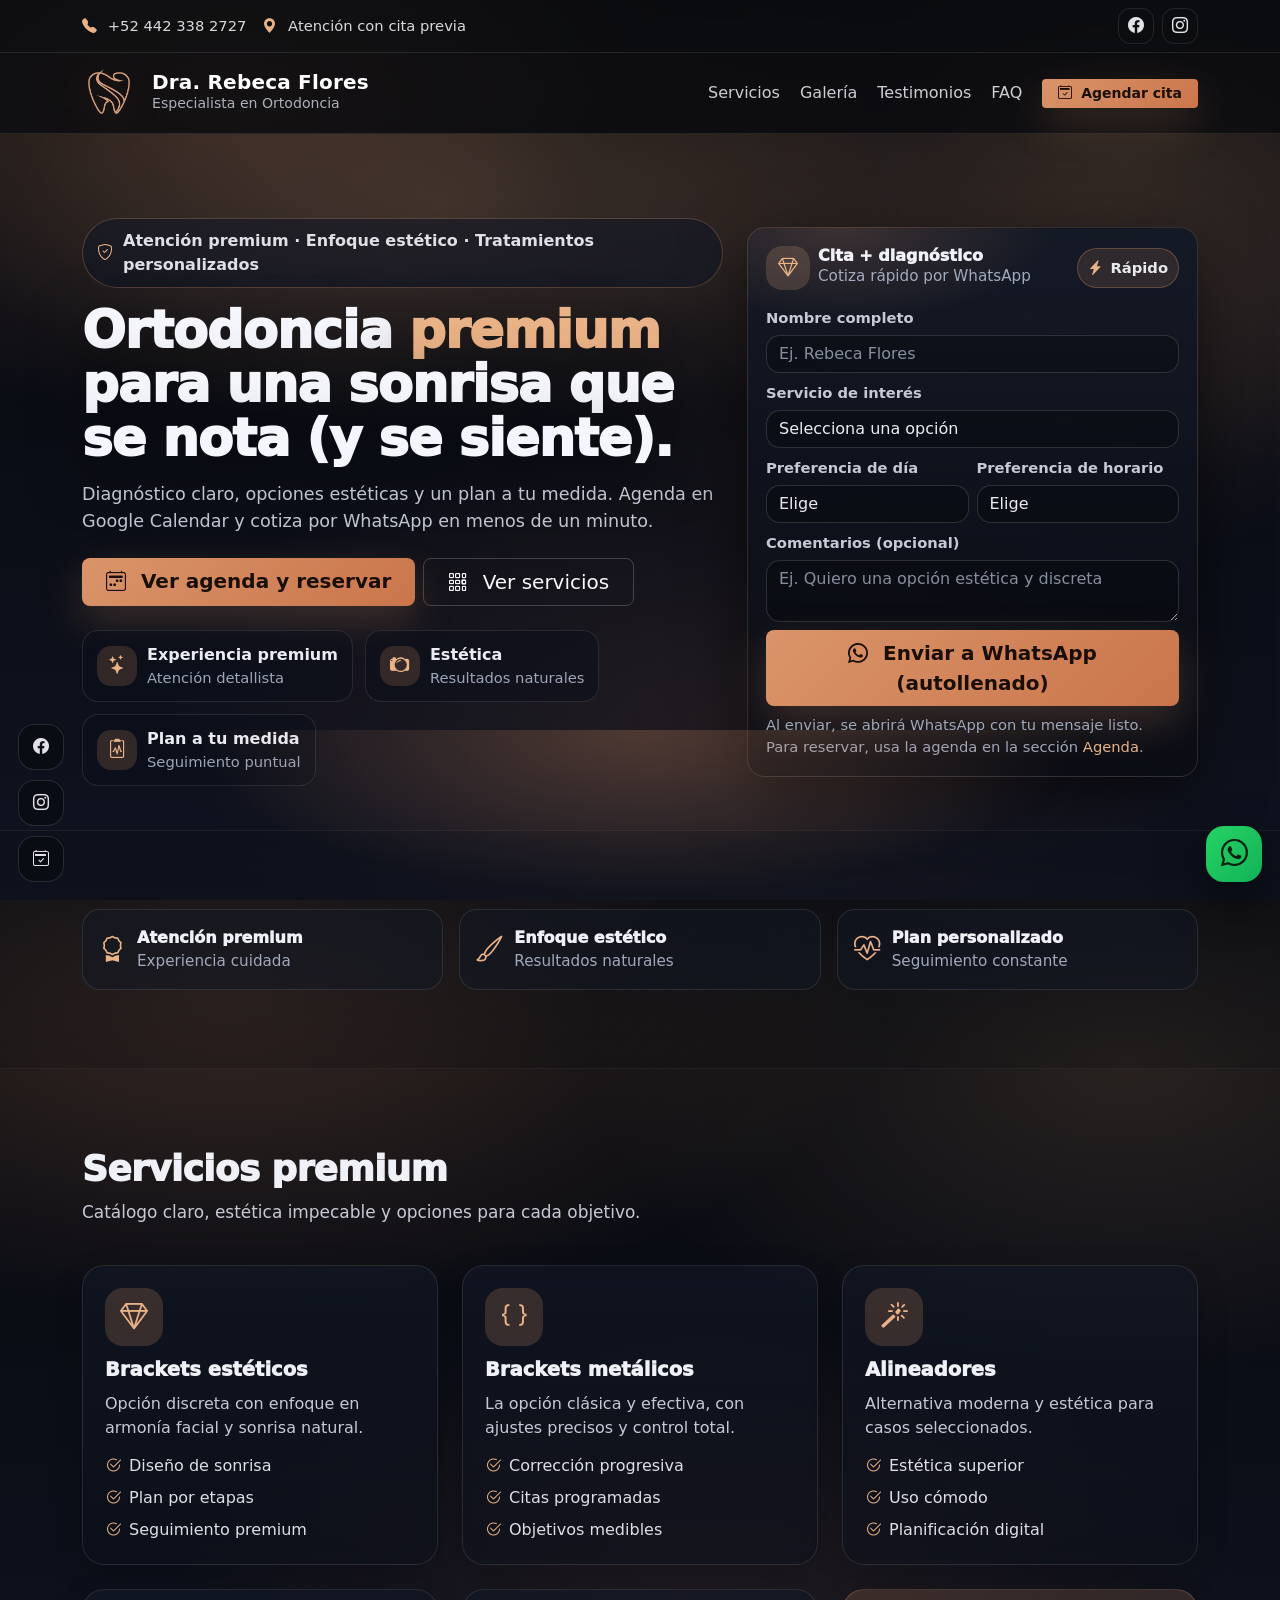
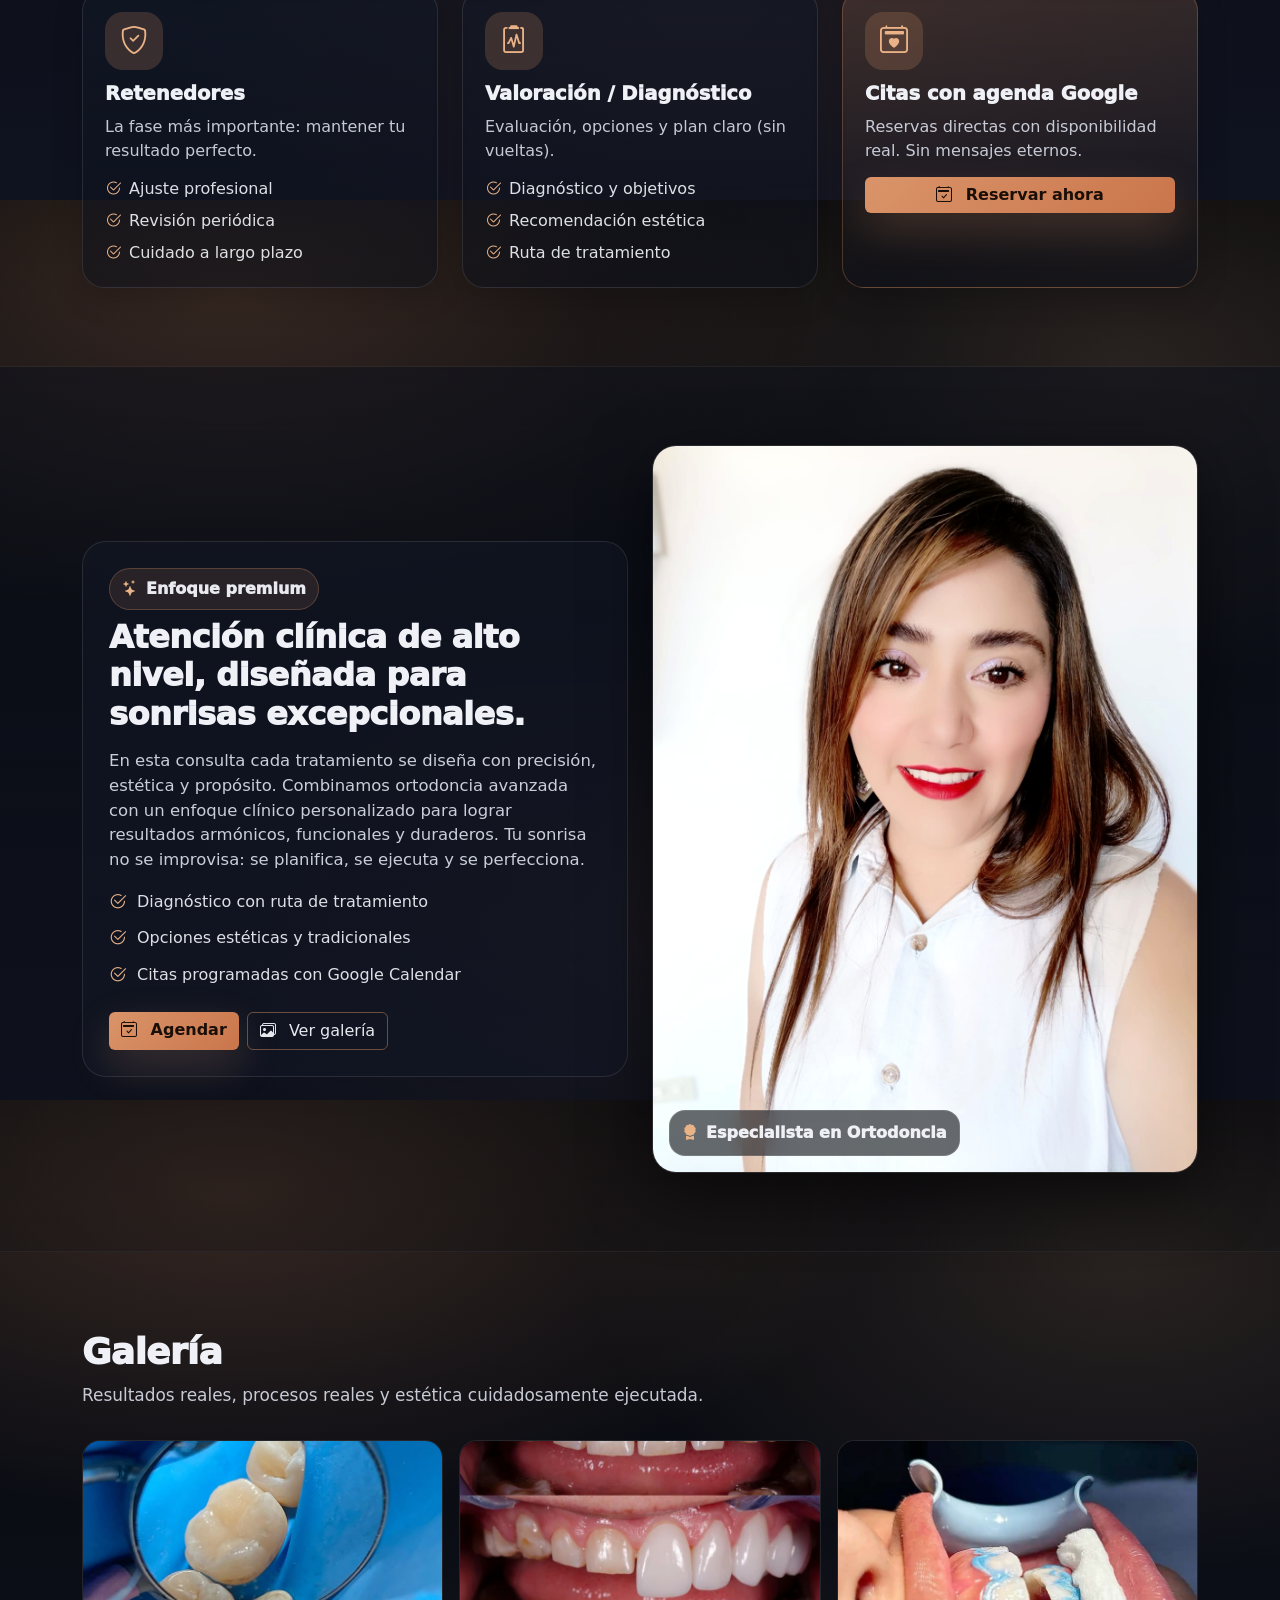
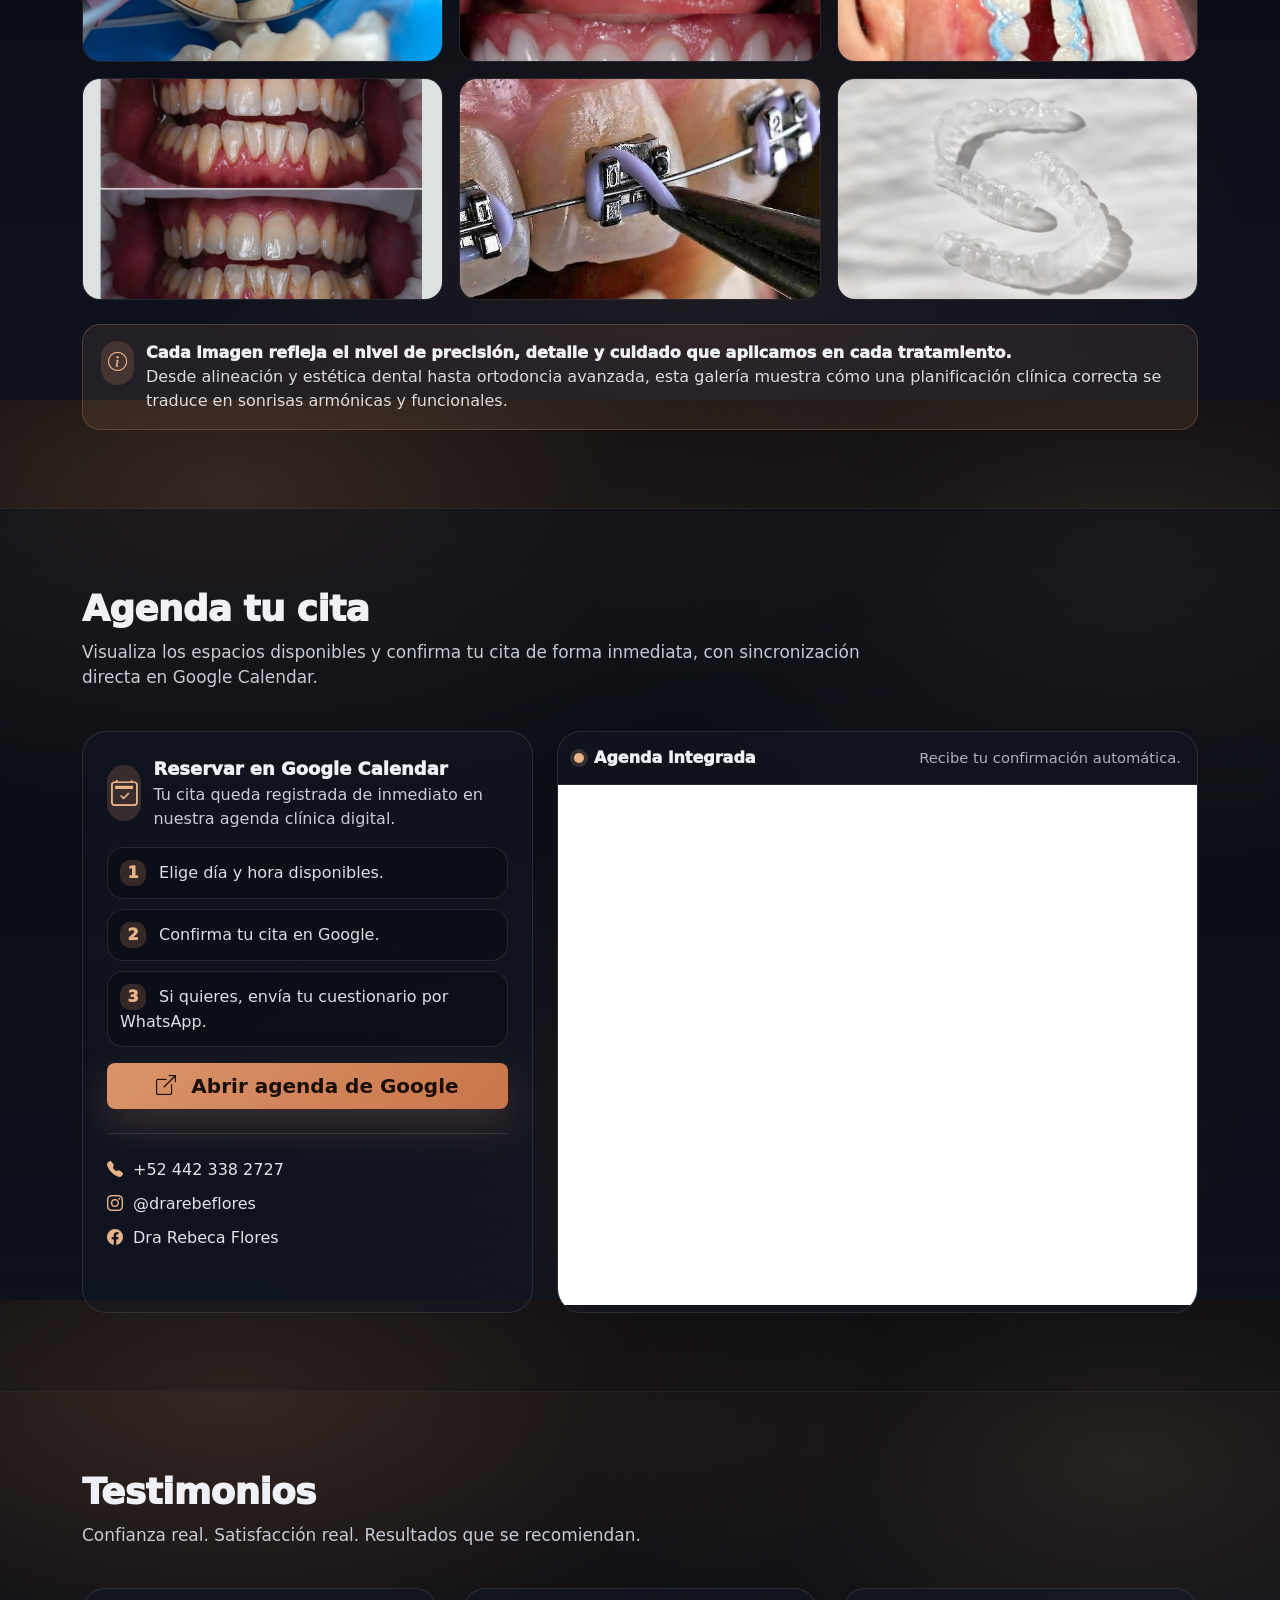
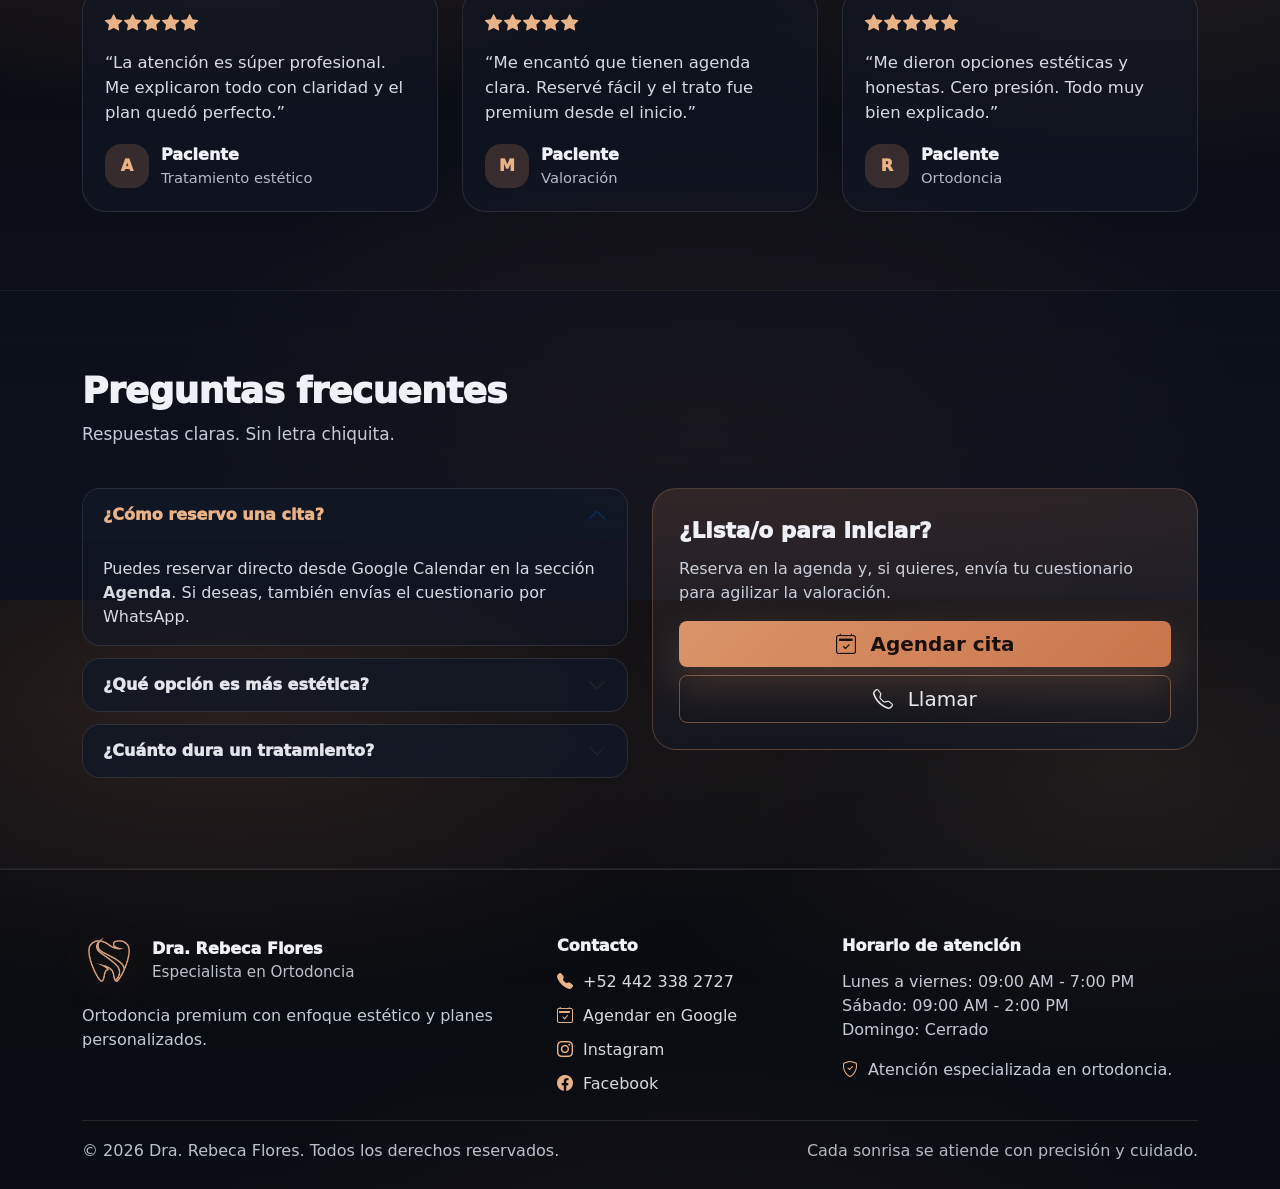
==== index.html @ 8d8978a7 "Dra-Rebeca-Flores" ====
<!doctype html>
<html lang="es">
<head>
  <meta charset="utf-8" />
  <meta name="viewport" content="width=device-width, initial-scale=1" />

  <title>Dra. Rebeca Flores | Ortodoncia Premium</title>
  <meta name="description" content="Ortodoncia premium con enfoque estético y tecnología moderna. Agenda tu cita en Google Calendar y cotiza por WhatsApp." />
  <meta name="robots" content="index,follow" />

  <!-- Open Graph -->
  <meta property="og:title" content="Dra. Rebeca Flores | Ortodoncia Premium" />
  <meta property="og:description" content="Sonrisas premium con enfoque estético. Agenda en Google Calendar y cotiza por WhatsApp." />
  <meta property="og:type" content="website" />

  <!-- Bootstrap -->
  <link href="https://cdn.jsdelivr.net/npm/bootstrap@5.3.3/dist/css/bootstrap.min.css" rel="stylesheet">
  <!-- Bootstrap Icons -->
  <link href="https://cdn.jsdelivr.net/npm/bootstrap-icons@1.11.3/font/bootstrap-icons.min.css" rel="stylesheet">
  <!-- AOS Animations -->
  <link href="https://cdn.jsdelivr.net/npm/aos@2.3.4/dist/aos.css" rel="stylesheet">

  <!-- Custom CSS -->
  <link rel="stylesheet" href="styles.css">
</head>

<body>

  <!-- Top Bar -->
  <div class="topbar d-none d-lg-block">
    <div class="container d-flex align-items-center justify-content-between py-2">
      <div class="d-flex gap-3 align-items-center">
        <span class="topbar-item"><i class="bi bi-telephone-fill"></i> <a href="tel:+524423382727">+52 442 338 2727</a></span>
        <span class="topbar-item"><i class="bi bi-geo-alt-fill"></i> Atención con cita previa</span>
      </div>
      <div class="d-flex gap-2 align-items-center">
        <a class="topbar-social" href="https://www.facebook.com/share/1Ah9Tnj5e5/" target="_blank" rel="noopener" aria-label="Facebook"><i class="bi bi-facebook"></i></a>
        <a class="topbar-social" href="https://www.instagram.com/drarebeflores?igsh=YnhxbDhkZDF2aW5q" target="_blank" rel="noopener" aria-label="Instagram"><i class="bi bi-instagram"></i></a>
      </div>
    </div>
  </div>

  <!-- Navbar -->
  <nav class="navbar navbar-expand-lg navbar-dark nav-premium sticky-top">
    <div class="container">
      <a class="navbar-brand d-flex align-items-center gap-3" href="#inicio">
        <img src="img/logo.png" alt="Logo Dra. Rebeca Flores" class="brand-logo">
        <div class="brand-text d-none d-sm-block">
          <div class="brand-name">Dra. Rebeca Flores</div>
          <div class="brand-sub">Especialista en Ortodoncia</div>
        </div>
      </a>

      <button class="navbar-toggler" type="button" data-bs-toggle="collapse" data-bs-target="#navMain" aria-controls="navMain" aria-expanded="false" aria-label="Abrir menú">
        <span class="navbar-toggler-icon"></span>
      </button>

      <div class="collapse navbar-collapse" id="navMain">
        <ul class="navbar-nav ms-auto align-items-lg-center gap-lg-1">
          <li class="nav-item"><a class="nav-link" href="#servicios">Servicios</a></li>
          <li class="nav-item"><a class="nav-link" href="#galeria">Galería</a></li>
          <li class="nav-item"><a class="nav-link" href="#testimonios">Testimonios</a></li>
          <li class="nav-item"><a class="nav-link" href="#faq">FAQ</a></li>
          <li class="nav-item ms-lg-2">
            <a class="btn btn-accent btn-sm px-3" href="#agenda">
              <i class="bi bi-calendar2-check me-1"></i> Agendar cita
            </a>
          </li>
        </ul>
      </div>
    </div>
  </nav>

  <!-- Hero -->
  <header id="inicio" class="hero">
    <div class="container">
      <div class="row align-items-center g-4">
        <div class="col-lg-7" data-aos="fade-up" data-aos-duration="900">
          <div class="hero-badge">
            <i class="bi bi-shield-check"></i>
            Atención premium · Enfoque estético · Tratamientos personalizados
          </div>

          <h1 class="hero-title mt-3">
            Ortodoncia <span class="text-accent">premium</span> para una sonrisa que se nota (y se siente).
          </h1>

          <p class="hero-lead mt-3">
            Diagnóstico claro, opciones estéticas y un plan a tu medida.
            Agenda en Google Calendar y cotiza por WhatsApp en menos de un minuto.
          </p>

          <div class="d-flex flex-column flex-sm-row gap-2 mt-4">
            <a class="btn btn-accent btn-lg px-4" href="#agenda">
              <i class="bi bi-calendar2-week me-2"></i> Ver agenda y reservar
            </a>
            <a class="btn btn-outline-light btn-lg px-4" href="#servicios">
              <i class="bi bi-grid-3x3-gap me-2"></i> Ver servicios
            </a>
          </div>

          <div class="hero-metrics mt-4">
            <div class="metric">
              <div class="metric-ico"><i class="bi bi-stars"></i></div>
              <div>
                <div class="metric-title">Experiencia premium</div>
                <div class="metric-sub">Atención detallista</div>
              </div>
            </div>
            <div class="metric">
              <div class="metric-ico"><i class="bi bi-camera2"></i></div>
              <div>
                <div class="metric-title">Estética</div>
                <div class="metric-sub">Resultados naturales</div>
              </div>
            </div>
            <div class="metric">
              <div class="metric-ico"><i class="bi bi-clipboard2-pulse"></i></div>
              <div>
                <div class="metric-title">Plan a tu medida</div>
                <div class="metric-sub">Seguimiento puntual</div>
              </div>
            </div>
          </div>
        </div>

        <div class="col-lg-5" data-aos="fade-left" data-aos-duration="900">
          <div class="hero-card">
            <div class="hero-card-top">
              <div class="d-flex align-items-center gap-2">
                <div class="hero-card-icon"><i class="bi bi-gem"></i></div>
                <div>
                  <div class="hero-card-title">Cita + diagnóstico</div>
                  <div class="hero-card-sub">Cotiza rápido por WhatsApp</div>
                </div>
              </div>
              <div class="hero-card-chip"><i class="bi bi-lightning-charge-fill"></i> Rápido</div>
            </div>

            <form id="whatsappForm" class="mt-3" autocomplete="on">
              <div class="row g-2">
                <div class="col-12">
                  <label class="form-label">Nombre completo</label>
                  <input class="form-control form-control-premium" name="name" required placeholder="Ej. Rebeca Flores" />
                </div>

                <div class="col-12">
                  <label class="form-label">Servicio de interés</label>
                  <select class="form-select form-control-premium" name="service" required>
                    <option value="" selected disabled>Selecciona una opción</option>
                    <option>Brackets estéticos</option>
                    <option>Brackets metálicos</option>
                    <option>Alineadores</option>
                    <option>Retenedores</option>
                    <option>Valoración / Diagnóstico</option>
                  </select>
                </div>

                <div class="col-md-6">
                  <label class="form-label">Preferencia de día</label>
                  <select class="form-select form-control-premium" name="dayPref" required>
                    <option value="" selected disabled>Elige</option>
                    <option>Lunes a viernes</option>
                    <option>Sábado</option>
                    <option>Me es indistinto</option>
                  </select>
                </div>

                <div class="col-md-6">
                  <label class="form-label">Preferencia de horario</label>
                  <select class="form-select form-control-premium" name="timePref" required>
                    <option value="" selected disabled>Elige</option>
                    <option>Mañana</option>
                    <option>Tarde</option>
                    <option>Me es indistinto</option>
                  </select>
                </div>

                <div class="col-12">
                  <label class="form-label">Comentarios (opcional)</label>
                  <textarea class="form-control form-control-premium" name="notes" rows="2" placeholder="Ej. Quiero una opción estética y discreta"></textarea>
                </div>

                <div class="col-12 d-grid mt-2">
                  <button class="btn btn-accent btn-lg" type="submit">
                    <i class="bi bi-whatsapp me-2"></i> Enviar a WhatsApp (autollenado)
                  </button>
                </div>

                <div class="col-12">
                  <p class="mini-help mb-0">
                    Al enviar, se abrirá WhatsApp con tu mensaje listo. Para reservar, usa la agenda en la sección <a href="#agenda">Agenda</a>.
                  </p>
                </div>
              </div>
            </form>

          </div>
        </div>
      </div>
    </div>

    <div class="hero-glow"></div>
  </header>

  <!-- Trust / Highlights -->
  <section class="section section-soft">
    <div class="container">
      <div class="row g-3">
        <div class="col-md-4" data-aos="zoom-in" data-aos-duration="750">
          <div class="pill">
            <i class="bi bi-award"></i>
            <div>
              <div class="pill-title">Atención premium</div>
              <div class="pill-sub">Experiencia cuidada</div>
            </div>
          </div>
        </div>
        <div class="col-md-4" data-aos="zoom-in" data-aos-duration="750" data-aos-delay="80">
          <div class="pill">
            <i class="bi bi-brush"></i>
            <div>
              <div class="pill-title">Enfoque estético</div>
              <div class="pill-sub">Resultados naturales</div>
            </div>
          </div>
        </div>
        <div class="col-md-4" data-aos="zoom-in" data-aos-duration="750" data-aos-delay="160">
          <div class="pill">
            <i class="bi bi-heart-pulse"></i>
            <div>
              <div class="pill-title">Plan personalizado</div>
              <div class="pill-sub">Seguimiento constante</div>
            </div>
          </div>
        </div>
      </div>
    </div>
  </section>

  <!-- Servicios -->
  <section id="servicios" class="section">
    <div class="container">
      <div class="section-head" data-aos="fade-up">
        <h2 class="section-title">Servicios premium</h2>
        <p class="section-lead">Catálogo claro, estética impecable y opciones para cada objetivo.</p>
      </div>

      <div class="row g-4 mt-1">
        <div class="col-md-6 col-lg-4" data-aos="fade-up" data-aos-delay="0">
          <div class="service-card">
            <div class="service-icon"><i class="bi bi-gem"></i></div>
            <h3 class="service-title">Brackets estéticos</h3>
            <p class="service-text">Opción discreta con enfoque en armonía facial y sonrisa natural.</p>
            <ul class="service-list">
              <li><i class="bi bi-check2-circle"></i> Diseño de sonrisa</li>
              <li><i class="bi bi-check2-circle"></i> Plan por etapas</li>
              <li><i class="bi bi-check2-circle"></i> Seguimiento premium</li>
            </ul>
          </div>
        </div>

        <div class="col-md-6 col-lg-4" data-aos="fade-up" data-aos-delay="80">
          <div class="service-card">
            <div class="service-icon"><i class="bi bi-braces"></i></div>
            <h3 class="service-title">Brackets metálicos</h3>
            <p class="service-text">La opción clásica y efectiva, con ajustes precisos y control total.</p>
            <ul class="service-list">
              <li><i class="bi bi-check2-circle"></i> Corrección progresiva</li>
              <li><i class="bi bi-check2-circle"></i> Citas programadas</li>
              <li><i class="bi bi-check2-circle"></i> Objetivos medibles</li>
            </ul>
          </div>
        </div>

        <div class="col-md-6 col-lg-4" data-aos="fade-up" data-aos-delay="160">
          <div class="service-card">
            <div class="service-icon"><i class="bi bi-magic"></i></div>
            <h3 class="service-title">Alineadores</h3>
            <p class="service-text">Alternativa moderna y estética para casos seleccionados.</p>
            <ul class="service-list">
              <li><i class="bi bi-check2-circle"></i> Estética superior</li>
              <li><i class="bi bi-check2-circle"></i> Uso cómodo</li>
              <li><i class="bi bi-check2-circle"></i> Planificación digital</li>
            </ul>
          </div>
        </div>

        <div class="col-md-6 col-lg-4" data-aos="fade-up" data-aos-delay="0">
          <div class="service-card">
            <div class="service-icon"><i class="bi bi-shield-check"></i></div>
            <h3 class="service-title">Retenedores</h3>
            <p class="service-text">La fase más importante: mantener tu resultado perfecto.</p>
            <ul class="service-list">
              <li><i class="bi bi-check2-circle"></i> Ajuste profesional</li>
              <li><i class="bi bi-check2-circle"></i> Revisión periódica</li>
              <li><i class="bi bi-check2-circle"></i> Cuidado a largo plazo</li>
            </ul>
          </div>
        </div>

        <div class="col-md-6 col-lg-4" data-aos="fade-up" data-aos-delay="80">
          <div class="service-card">
            <div class="service-icon"><i class="bi bi-clipboard2-pulse"></i></div>
            <h3 class="service-title">Valoración / Diagnóstico</h3>
            <p class="service-text">Evaluación, opciones y plan claro (sin vueltas).</p>
            <ul class="service-list">
              <li><i class="bi bi-check2-circle"></i> Diagnóstico y objetivos</li>
              <li><i class="bi bi-check2-circle"></i> Recomendación estética</li>
              <li><i class="bi bi-check2-circle"></i> Ruta de tratamiento</li>
            </ul>
          </div>
        </div>

        <div class="col-md-6 col-lg-4" data-aos="fade-up" data-aos-delay="160">
          <div class="service-card service-card-accent">
            <div class="service-icon"><i class="bi bi-calendar2-heart"></i></div>
            <h3 class="service-title">Citas con agenda Google</h3>
            <p class="service-text">Reservas directas con disponibilidad real. Sin mensajes eternos.</p>
            <div class="d-grid">
              <a class="btn btn-accent" href="#agenda">
                <i class="bi bi-calendar2-check me-2"></i> Reservar ahora
              </a>
            </div>
          </div>
        </div>
      </div>

    </div>
  </section>

  <!-- About / Doctor -->
  <section class="section section-soft">
    <div class="container">
      <div class="row align-items-center g-4">
        <div class="col-lg-6" data-aos="fade-right">
          <div class="about-card">
            <div class="about-chip"><i class="bi bi-stars"></i> Enfoque premium</div>
            <h2 class="about-title mt-2">Atención clínica de alto nivel, diseñada para sonrisas excepcionales.</h2>
            <p class="about-text mt-3">
              En esta consulta cada tratamiento se diseña con precisión, estética y propósito.
              Combinamos ortodoncia avanzada con un enfoque clínico personalizado para lograr resultados armónicos, funcionales y duraderos.
              Tu sonrisa no se improvisa: se planifica, se ejecuta y se perfecciona.
            </p>

            <div class="about-points mt-3">
              <div class="about-point"><i class="bi bi-check2-circle"></i> Diagnóstico con ruta de tratamiento</div>
              <div class="about-point"><i class="bi bi-check2-circle"></i> Opciones estéticas y tradicionales</div>
              <div class="about-point"><i class="bi bi-check2-circle"></i> Citas programadas con Google Calendar</div>
            </div>

            <div class="d-flex flex-column flex-sm-row gap-2 mt-4">
              <a class="btn btn-accent" href="#agenda"><i class="bi bi-calendar2-check me-2"></i> Agendar</a>
              <a class="btn btn-outline-darkish" href="#galeria"><i class="bi bi-images me-2"></i> Ver galería</a>
            </div>
          </div>
        </div>

        <div class="col-lg-6" data-aos="fade-left">
          <div class="about-image">
            <!-- Cambia esta imagen por una foto premium (consultorio o doctora) -->
            <img src="img/doctor.jpeg" alt="Consultorio / Dra. Rebeca Flores" class="img-fluid rounded-4">
            <div class="about-badge">
              <i class="bi bi-award-fill"></i> Especialista en Ortodoncia
            </div>
          </div>
        </div>
      </div>
    </div>
  </section>

  <!-- Galería -->
  <section id="galeria" class="section">
    <div class="container">
      <div class="section-head" data-aos="fade-up">
        <h2 class="section-title">Galería</h2>
        <p class="section-lead">Resultados reales, procesos reales y estética cuidadosamente ejecutada.</p>
      </div>

      <div class="row g-3 mt-1">
        <!-- 6 tiles -->
        <div class="col-6 col-lg-4" data-aos="zoom-in">
          <a class="gallery-tile" href="img/galeria-1.jpeg" data-bs-toggle="modal" data-bs-target="#galleryModal" data-img="img/galeria-1.jpeg">
            <img src="img/galeria-1.jpeg" alt="Galería 1" class="img-fluid">
            <div class="gallery-overlay"><i class="bi bi-arrows-fullscreen"></i></div>
          </a>
        </div>
        <div class="col-6 col-lg-4" data-aos="zoom-in" data-aos-delay="60">
          <a class="gallery-tile" href="img/galeria 2.jpeg" data-bs-toggle="modal" data-bs-target="#galleryModal" data-img="img/galeria 2.jpeg">
            <img src="img/galeria 2.jpeg" alt="Galería 2" class="img-fluid">
            <div class="gallery-overlay"><i class="bi bi-arrows-fullscreen"></i></div>
          </a>
        </div>
        <div class="col-6 col-lg-4" data-aos="zoom-in" data-aos-delay="120">
          <a class="gallery-tile" href="img/galeria-3.jpeg" data-bs-toggle="modal" data-bs-target="#galleryModal" data-img="img/galeria-3.jpeg">
            <img src="img/galeria-3.jpeg" alt="Galería 3" class="img-fluid">
            <div class="gallery-overlay"><i class="bi bi-arrows-fullscreen"></i></div>
          </a>
        </div>
        <div class="col-6 col-lg-4" data-aos="zoom-in">
          <a class="gallery-tile" href="img/limpieza-2.jpg" data-bs-toggle="modal" data-bs-target="#galleryModal" data-img="img/limpieza-2.jpg">
            <img src="img/limpieza-2.jpg" alt="Galería 4" class="img-fluid">
            <div class="gallery-overlay"><i class="bi bi-arrows-fullscreen"></i></div>
          </a>
        </div>
        <div class="col-6 col-lg-4" data-aos="zoom-in" data-aos-delay="60">
          <a class="gallery-tile" href="img/galeria-4.jpeg" data-bs-toggle="modal" data-bs-target="#galleryModal" data-img="img/galeria-4.jpeg">
            <img src="img/galeria-4.jpeg" alt="Galería 5" class="img-fluid">
            <div class="gallery-overlay"><i class="bi bi-arrows-fullscreen"></i></div>
          </a>
        </div>
        <div class="col-6 col-lg-4" data-aos="zoom-in" data-aos-delay="120">
          <a class="gallery-tile" href="img/galeria-5.jpeg" data-bs-toggle="modal" data-bs-target="#galleryModal" data-img="img/galeria-5.jpeg">
            <img src="img/galeria-5.jpeg" alt="Galería 6" class="img-fluid">
            <div class="gallery-overlay"><i class="bi bi-arrows-fullscreen"></i></div>
          </a>
        </div>
      </div>

      <div class="note-box mt-4" data-aos="fade-up">
        <div class="note-ico"><i class="bi bi-info-circle"></i></div>
        <div>
          <div class="note-title">Cada imagen refleja el nivel de precisión, detalle y cuidado que aplicamos en cada tratamiento.</div>
          <div class="note-text">Desde alineación y estética dental hasta ortodoncia avanzada, esta galería muestra cómo una planificación clínica correcta se traduce en sonrisas armónicas y funcionales.</div>
        </div>
      </div>

    </div>
  </section>

  <!-- Agenda -->
  <section id="agenda" class="section section-soft">
    <div class="container">
      <div class="section-head" data-aos="fade-up">
        <h2 class="section-title">Agenda tu cita</h2>
        <p class="section-lead">Visualiza los espacios disponibles y confirma tu cita de forma inmediata, con sincronización directa en Google Calendar.</p>
      </div>

      <div class="row g-4 align-items-stretch mt-1">
        <div class="col-lg-5" data-aos="fade-right">
          <div class="booking-card h-100">
            <div class="booking-head">
              <div class="booking-icon"><i class="bi bi-calendar2-check"></i></div>
              <div>
                <div class="booking-title">Reservar en Google Calendar</div>
                <div class="booking-sub">Tu cita queda registrada de inmediato en nuestra agenda clínica digital.</div>
              </div>
            </div>

            <div class="booking-steps mt-3">
              <div class="step"><span>1</span> Elige día y hora disponibles.</div>
              <div class="step"><span>2</span> Confirma tu cita en Google.</div>
              <div class="step"><span>3</span> Si quieres, envía tu cuestionario por WhatsApp.</div>
            </div>

            <!-- IMPORTANTE: reemplaza este link por tu link real de "Appointment Schedule" o tu calendario -->
            <a class="btn btn-accent btn-lg w-100 mt-3" href="TU_LINK_DE_CITAS_GOOGLE" target="_blank" rel="noopener">
              <i class="bi bi-box-arrow-up-right me-2"></i> Abrir agenda de Google
            </a>

            <div class="divider-soft my-4"></div>

            <div class="contact-mini">
              <div class="contact-mini-row">
                <i class="bi bi-telephone-fill"></i>
                <a href="tel:+524423382727">+52 442 338 2727</a>
              </div>
              <div class="contact-mini-row">
                <i class="bi bi-instagram"></i>
                <a href="https://www.instagram.com/drarebeflores?igsh=YnhxbDhkZDF2aW5q" target="_blank" rel="noopener">@drarebeflores</a>
              </div>
              <div class="contact-mini-row">
                <i class="bi bi-facebook"></i>
                <a href="https://www.facebook.com/share/1Ah9Tnj5e5/" target="_blank" rel="noopener">Dra Rebeca Flores</a>
              </div>
            </div>
          </div>
        </div>

        <div class="col-lg-7" data-aos="fade-left">
          <div class="calendar-embed h-100">
            <div class="calendar-embed-head">
              <div class="calendar-dot"></div>
              <div class="calendar-title">Agenda integrada</div>
              <div class="calendar-hint">Recibe tu confirmación automática.</div>
            </div>

            <!-- IMPORTANTE:
              Reemplaza este src por el embed real de tu "Appointment schedule" o calendario.
              Si no lo tienes, deja el iframe y solo usa el botón de arriba.
            -->
            <iframe
              title="Agenda Google Calendar"
              src="https://calendar.google.com/calendar/embed?src=TU_CALENDARIO%40gmail.com&ctz=America%2FMexico_City"
              loading="lazy"
              referrerpolicy="no-referrer-when-downgrade">
            </iframe>
          </div>
        </div>
      </div>
    </div>
  </section>

  <!-- Testimonios -->
  <section id="testimonios" class="section">
    <div class="container">
      <div class="section-head" data-aos="fade-up">
        <h2 class="section-title">Testimonios</h2>
        <p class="section-lead">Confianza real. Satisfacción real. Resultados que se recomiendan.</p>
      </div>

      <div class="row g-4 mt-1">
        <div class="col-lg-4" data-aos="fade-up">
          <div class="review-card">
            <div class="review-stars">
              <i class="bi bi-star-fill"></i><i class="bi bi-star-fill"></i><i class="bi bi-star-fill"></i><i class="bi bi-star-fill"></i><i class="bi bi-star-fill"></i>
            </div>
            <p class="review-text">“La atención es súper profesional. Me explicaron todo con claridad y el plan quedó perfecto.”</p>
            <div class="review-user">
              <div class="avatar">A</div>
              <div>
                <div class="review-name">Paciente</div>
                <div class="review-sub">Tratamiento estético</div>
              </div>
            </div>
          </div>
        </div>

        <div class="col-lg-4" data-aos="fade-up" data-aos-delay="80">
          <div class="review-card">
            <div class="review-stars">
              <i class="bi bi-star-fill"></i><i class="bi bi-star-fill"></i><i class="bi bi-star-fill"></i><i class="bi bi-star-fill"></i><i class="bi bi-star-fill"></i>
            </div>
            <p class="review-text">“Me encantó que tienen agenda clara. Reservé fácil y el trato fue premium desde el inicio.”</p>
            <div class="review-user">
              <div class="avatar">M</div>
              <div>
                <div class="review-name">Paciente</div>
                <div class="review-sub">Valoración</div>
              </div>
            </div>
          </div>
        </div>

        <div class="col-lg-4" data-aos="fade-up" data-aos-delay="160">
          <div class="review-card">
            <div class="review-stars">
              <i class="bi bi-star-fill"></i><i class="bi bi-star-fill"></i><i class="bi bi-star-fill"></i><i class="bi bi-star-fill"></i><i class="bi bi-star-fill"></i>
            </div>
            <p class="review-text">“Me dieron opciones estéticas y honestas. Cero presión. Todo muy bien explicado.”</p>
            <div class="review-user">
              <div class="avatar">R</div>
              <div>
                <div class="review-name">Paciente</div>
                <div class="review-sub">Ortodoncia</div>
              </div>
            </div>
          </div>
        </div>

      </div>
    </div>
  </section>

  <!-- FAQ -->
  <section id="faq" class="section section-soft">
    <div class="container">
      <div class="section-head" data-aos="fade-up">
        <h2 class="section-title">Preguntas frecuentes</h2>
        <p class="section-lead">Respuestas claras. Sin letra chiquita.</p>
      </div>

      <div class="row g-4 align-items-start mt-1">
        <div class="col-lg-6" data-aos="fade-right">
          <div class="accordion accordion-premium" id="faqAcc">
            <div class="accordion-item">
              <h2 class="accordion-header">
                <button class="accordion-button" type="button" data-bs-toggle="collapse" data-bs-target="#f1">
                  ¿Cómo reservo una cita?
                </button>
              </h2>
              <div id="f1" class="accordion-collapse collapse show" data-bs-parent="#faqAcc">
                <div class="accordion-body">
                  Puedes reservar directo desde Google Calendar en la sección <b>Agenda</b>. Si deseas, también envías el cuestionario por WhatsApp.
                </div>
              </div>
            </div>

            <div class="accordion-item">
              <h2 class="accordion-header">
                <button class="accordion-button collapsed" type="button" data-bs-toggle="collapse" data-bs-target="#f2">
                  ¿Qué opción es más estética?
                </button>
              </h2>
              <div id="f2" class="accordion-collapse collapse" data-bs-parent="#faqAcc">
                <div class="accordion-body">
                  Depende del caso. En general, brackets estéticos o alineadores son lo más discreto. En consulta se define la mejor opción.
                </div>
              </div>
            </div>

            <div class="accordion-item">
              <h2 class="accordion-header">
                <button class="accordion-button collapsed" type="button" data-bs-toggle="collapse" data-bs-target="#f3">
                  ¿Cuánto dura un tratamiento?
                </button>
              </h2>
              <div id="f3" class="accordion-collapse collapse" data-bs-parent="#faqAcc">
                <div class="accordion-body">
                  Varía por objetivos y complejidad. En valoración se estima el tiempo y se define el plan por etapas.
                </div>
              </div>
            </div>
          </div>
        </div>

        <div class="col-lg-6" data-aos="fade-left">
          <div class="cta-box">
            <div class="cta-title">¿Lista/o para iniciar?</div>
            <div class="cta-text">Reserva en la agenda y, si quieres, envía tu cuestionario para agilizar la valoración.</div>
            <div class="d-grid gap-2 mt-3">
              <a class="btn btn-accent btn-lg" href="#agenda"><i class="bi bi-calendar2-check me-2"></i> Agendar cita</a>
              <a class="btn btn-outline-darkish btn-lg" href="tel:+524423382727"><i class="bi bi-telephone me-2"></i> Llamar</a>
            </div>
          </div>
        </div>

      </div>
    </div>
  </section>

  <!-- Footer -->
  <footer class="footer">
    <div class="container">
      <div class="row g-4">
        <div class="col-lg-5">
          <div class="footer-brand d-flex align-items-center gap-3">
            <img src="img/logo.png" alt="Logo Dra. Rebeca Flores" class="footer-logo">
            <div>
              <div class="footer-name">Dra. Rebeca Flores</div>
              <div class="footer-sub">Especialista en Ortodoncia</div>
            </div>
          </div>
          <p class="footer-text mt-3">
            Ortodoncia premium con enfoque estético y planes personalizados.
          </p>
        </div>

        <div class="col-lg-3">
          <div class="footer-title">Contacto</div>
          <div class="footer-links">
            <a href="tel:+524423382727"><i class="bi bi-telephone-fill"></i> +52 442 338 2727</a>
            <a href="#agenda"><i class="bi bi-calendar2-check"></i> Agendar en Google</a>
            <a href="https://www.instagram.com/drarebeflores?igsh=YnhxbDhkZDF2aW5q" target="_blank" rel="noopener"><i class="bi bi-instagram"></i> Instagram</a>
            <a href="https://www.facebook.com/share/1Ah9Tnj5e5/" target="_blank" rel="noopener"><i class="bi bi-facebook"></i> Facebook</a>
          </div>
        </div>

        <div class="col-lg-4">
          <div class="footer-title">Horario de atención</div>
          <div class="footer-text">
            Lunes a viernes: 09:00 AM - 7:00 PM<br>
            Sábado: 09:00 AM - 2:00 PM<br>
            Domingo: Cerrado
          </div>

          <div class="footer-mini mt-3">
            <i class="bi bi-shield-check"></i>Atención especializada en ortodoncia.
          </div>
        </div>
      </div>

      <div class="footer-bottom mt-4">
        <div>© <span id="year"></span> Dra. Rebeca Flores. Todos los derechos reservados.</div>
        <div class="footer-small">Cada sonrisa se atiende con precisión y cuidado.</div>
      </div>
    </div>
  </footer>

  <!-- Floating WhatsApp -->
  <a class="wa-float" id="waFloat" href="#" aria-label="WhatsApp">
    <i class="bi bi-whatsapp"></i>
  </a>

  <!-- Floating Social (Desktop) -->
  <div class="social-float d-none d-lg-flex">
    <a href="https://www.facebook.com/share/1Ah9Tnj5e5/" target="_blank" rel="noopener" aria-label="Facebook"><i class="bi bi-facebook"></i></a>
    <a href="https://www.instagram.com/drarebeflores?igsh=YnhxbDhkZDF2aW5q" target="_blank" rel="noopener" aria-label="Instagram"><i class="bi bi-instagram"></i></a>
    <a href="#agenda" aria-label="Agenda"><i class="bi bi-calendar2-check"></i></a>
  </div>

  <!-- Gallery Modal -->
  <div class="modal fade" id="galleryModal" tabindex="-1" aria-hidden="true">
    <div class="modal-dialog modal-dialog-centered modal-xl">
      <div class="modal-content modal-premium">
        <div class="modal-header border-0">
          <h5 class="modal-title">Vista previa</h5>
          <button type="button" class="btn-close btn-close-white" data-bs-dismiss="modal" aria-label="Cerrar"></button>
        </div>
        <div class="modal-body pt-0">
          <img id="galleryModalImg" src="" alt="Imagen galería" class="img-fluid rounded-4 w-100">
        </div>
      </div>
    </div>
  </div>

  <!-- Bootstrap -->
  <script src="https://cdn.jsdelivr.net/npm/bootstrap@5.3.3/dist/js/bootstrap.bundle.min.js"></script>
  <!-- AOS -->
  <script src="https://cdn.jsdelivr.net/npm/aos@2.3.4/dist/aos.js"></script>
  <!-- Custom JS -->
  <script src="script.js"></script>

</body>
</html>
---- styles.css ----
:root{
  /* ✅ Tu paleta (no la cambio) */
  --accent-1:#DA9469;   /* principal */
  --accent-2:#CA754B;   /* profundo */
  --accent-3:#E9B287;   /* brillo */

  /* Base premium gris (mejor contraste) */
  --bg-0:#07080b;
  --bg-1:#0c0f16;
  --bg-2:#0f1320;

  --card:#121826;      /* cards más visibles */
  --card-2:#0e1422;    /* variante */
  --soft:#0c111c;      /* secciones suaves */

  --text:#F4F6FB;      /* texto fuerte */
  --text-2:#D9DEEA;    /* texto normal */
  --muted:#AAB3C7;     /* texto secundario */

  --line:rgba(255,255,255,.10);
  --line-2:rgba(218,148,105,.18);

  --shadow: 0 20px 65px rgba(0,0,0,.55);
  --radius:18px;
}

*{scroll-behavior:smooth;}
html,body{height:100%;}
body{
  font-family: ui-sans-serif, system-ui, -apple-system, Segoe UI, Roboto, Arial, "Helvetica Neue", sans-serif;
  color: var(--text);
  /* ✅ Fondo más premium + legible */
  background:
    radial-gradient(1100px 540px at 18% 10%, rgba(218,148,105,.22), transparent 60%),
    radial-gradient(900px 520px at 88% 18%, rgba(233,178,135,.14), transparent 60%),
    radial-gradient(900px 500px at 55% 80%, rgba(202,117,75,.10), transparent 60%),
    linear-gradient(180deg, var(--bg-0), var(--bg-2));
}

/* -----------------------
   TOPBAR (igual pero más legible)
----------------------- */
.topbar{
  background: rgba(8,10,14,.72);
  border-bottom: 1px solid var(--line);
  backdrop-filter: blur(10px);
}
.topbar-item, .topbar-item a{
  color: rgba(244,246,251,.88);
  text-decoration:none;
  font-size:.92rem;
}
.topbar-item i{ color: var(--accent-3); margin-right: 6px; }
.topbar-social{
  width: 36px; height: 36px;
  display: inline-flex; align-items:center; justify-content:center;
  border: 1px solid var(--line);
  border-radius: 12px;
  color: rgba(244,246,251,.92);
  transition: .2s ease;
}
.topbar-social:hover{
  transform: translateY(-1px);
  border-color: rgba(218,148,105,.55);
  color: var(--accent-3);
}

/* -----------------------
   NAVBAR (lo dejas “bien”, solo refinado)
----------------------- */
.nav-premium{
  background: rgba(9,10,14,.72);
  border-bottom: 1px solid var(--line);
  backdrop-filter: blur(12px);
}
.brand-logo{
  width: 54px; height: 54px;
  object-fit: contain;
  filter: drop-shadow(0 10px 18px rgba(218,148,105,.18));
}
.brand-name{font-weight: 800; letter-spacing:.2px; line-height:1.05;}
.brand-sub{color: rgba(217,222,234,.78); font-size:.88rem;}
.nav-link{
  color: rgba(244,246,251,.90) !important;
  opacity: .92;
}
.nav-link:hover{ color: var(--accent-3) !important; }

/* -----------------------
   BOTONES
----------------------- */
.btn-accent{
  background: linear-gradient(135deg, var(--accent-1), var(--accent-2));
  border: none;
  color: #1a0e08;
  font-weight: 900;
  box-shadow: 0 16px 40px rgba(218,148,105,.22);
}
.btn-accent:hover{
  filter: brightness(1.04);
  transform: translateY(-1px);
}
.btn-outline-light{
  border-color: rgba(255,255,255,.20);
}
.btn-outline-light:hover{
  border-color: rgba(233,178,135,.55);
  color: var(--accent-3);
}
.btn-outline-darkish{
  background: transparent;
  border: 1px solid rgba(218,148,105,.45);
  color: rgba(244,246,251,.94);
}
.btn-outline-darkish:hover{
  border-color: rgba(233,178,135,.75);
  color: var(--accent-3);
}

/* -----------------------
   HERO (aquí estaba “apagado”)
----------------------- */
.hero{
  position: relative;
  padding: 84px 0 44px;
}
.hero::before{
  content:"";
  position:absolute;
  inset:0;
  background:
    radial-gradient(900px 420px at 35% 10%, rgba(233,178,135,.16), transparent 55%),
    radial-gradient(900px 420px at 80% 25%, rgba(218,148,105,.12), transparent 60%);
  pointer-events:none;
}
.hero-glow{
  position:absolute;
  left:0; right:0; bottom:-140px;
  height:240px;
  background: radial-gradient(640px 240px at 50% 0%, rgba(218,148,105,.26), transparent 70%);
  pointer-events:none;
}
.hero-badge{
  display:inline-flex;
  gap:10px;
  align-items:center;
  padding: 10px 14px;
  border-radius: 999px;
  border: 1px solid rgba(218,148,105,.30);
  background: rgba(18,24,38,.62);
  color: rgba(244,246,251,.90);
  font-weight: 700;
}
.hero-badge i{ color: var(--accent-3); }

.hero-title{
  font-size: clamp(2.2rem, 4vw, 3.25rem);
  font-weight: 950;
  letter-spacing: -0.9px;
  line-height: 1.05;
  text-shadow: 0 16px 55px rgba(0,0,0,.55);
}
.text-accent{ color: var(--accent-3); }

.hero-lead{
  color: rgba(217,222,234,.88);
  font-size: 1.10rem;
  max-width: 60ch;
}

/* Métricas */
.hero-metrics{
  display:flex;
  flex-wrap:wrap;
  gap: 12px;
}
.metric{
  display:flex;
  gap: 10px;
  align-items:center;
  padding: 12px 14px;
  border-radius: 16px;
  border: 1px solid rgba(255,255,255,.10);
  background: rgba(12,16,26,.55);
}
.metric-ico{
  width: 40px; height: 40px;
  display:flex; align-items:center; justify-content:center;
  border-radius: 14px;
  background: rgba(218,148,105,.18);
  color: var(--accent-3);
  font-size: 1.2rem;
}
.metric-title{ font-weight: 900; color: rgba(244,246,251,.96); }
.metric-sub{ color: rgba(170,179,199,.92); font-size: .92rem; }

/* Hero Card */
.hero-card{
  position:relative;
  background: linear-gradient(180deg, rgba(18,24,38,.92), rgba(10,12,18,.78));
  border: 1px solid rgba(233,178,135,.16);
  border-radius: var(--radius);
  box-shadow: var(--shadow);
  padding: 18px;
}
.hero-card::after{
  content:"";
  position:absolute;
  inset:-1px;
  border-radius: var(--radius);
  background: radial-gradient(360px 160px at 20% 0%, rgba(218,148,105,.20), transparent 60%);
  pointer-events:none;
  z-index:0;
}
.hero-card > *{ position:relative; z-index:1; }

.hero-card-top{
  display:flex;
  justify-content: space-between;
  align-items:center;
}
.hero-card-icon{
  width: 44px; height: 44px;
  display:flex; align-items:center; justify-content:center;
  border-radius: 16px;
  background: rgba(233,178,135,.18);
  color: var(--accent-3);
  font-size: 1.25rem;
}
.hero-card-title{ font-weight: 950; line-height: 1.05; color: rgba(244,246,251,.98); }
.hero-card-sub{ color: rgba(170,179,199,.95); font-size: .95rem; }

.hero-card-chip{
  display:inline-flex;
  align-items:center;
  gap: 8px;
  padding: 8px 10px;
  border-radius: 999px;
  border: 1px solid rgba(218,148,105,.30);
  background: rgba(218,148,105,.14);
  color: rgba(244,246,251,.94);
  font-weight: 900;
  font-size: .92rem;
}
.hero-card-chip i{ color: var(--accent-3); }

/* Form premium */
.form-label{
  color: rgba(217,222,234,.90);
  font-weight: 800;
  font-size: .92rem;
  margin-bottom: 6px;
}
.form-control-premium, .form-control-premium:focus{
  background: rgba(6,8,12,.40);
  border: 1px solid rgba(255,255,255,.14);
  color: rgba(244,246,251,.96);
  border-radius: 14px;
  box-shadow: none;
}
.form-control-premium::placeholder{ color: rgba(170,179,199,.78); }
.form-select.form-control-premium{ background-color: rgba(6,8,12,.40); }
.mini-help{ font-size: .92rem; color: rgba(170,179,199,.92); }
.mini-help a{ color: var(--accent-3); text-decoration:none; }
.mini-help a:hover{ text-decoration:underline; }

/* -----------------------
   SECCIONES (ANTES SE VEÍAN “NEGRAS”)
----------------------- */
.section{ padding: 78px 0; }
.section-soft{
  background: linear-gradient(180deg, rgba(12,16,26,.52), rgba(8,10,14,.20));
  border-top: 1px solid rgba(255,255,255,.06);
  border-bottom: 1px solid rgba(255,255,255,.06);
}
.section-head{ max-width: 820px; }
.section-title{
  font-weight: 950;
  letter-spacing: -0.6px;
  font-size: clamp(1.75rem, 2.8vw, 2.35rem);
  margin: 0;
  color: rgba(244,246,251,.98);
}
.section-lead{
  color: rgba(217,222,234,.90);
  margin-top: 10px;
  font-size: 1.06rem;
}

/* -----------------------
   PILLS
----------------------- */
.pill{
  display:flex;
  gap: 12px;
  align-items:center;
  padding: 16px 16px;
  border: 1px solid rgba(255,255,255,.10);
  border-radius: 18px;
  background: rgba(18,24,38,.52);
}
.pill i{
  font-size: 1.65rem;
  color: var(--accent-3);
}
.pill-title{ font-weight: 950; color: rgba(244,246,251,.98); }
.pill-sub{ color: rgba(170,179,199,.94); font-size: .95rem; }

/* -----------------------
   SERVICE CARDS (más contraste + jerarquía)
----------------------- */
.service-card{
  height: 100%;
  padding: 22px;
  border-radius: 22px;
  border: 1px solid rgba(255,255,255,.10);
  background: linear-gradient(180deg, rgba(18,24,38,.66), rgba(12,16,26,.52));
  transition: .25s ease;
  box-shadow: 0 10px 30px rgba(0,0,0,.18);
}
.service-card:hover{
  transform: translateY(-5px);
  border-color: rgba(218,148,105,.38);
  box-shadow: 0 18px 55px rgba(0,0,0,.35);
}
.service-icon{
  width: 58px; height: 58px;
  display:flex; align-items:center; justify-content:center;
  border-radius: 18px;
  background: rgba(218,148,105,.20);
  color: var(--accent-3);
  font-size: 1.75rem;
  margin-bottom: 12px;
}
.service-title{
  font-weight: 950;
  font-size: 1.22rem;
  color: rgba(244,246,251,.98);
}
.service-text{
  color: rgba(217,222,234,.90);
  margin: 10px 0 14px;
}
.service-list{
  list-style:none;
  padding:0; margin:0;
  display:grid;
  gap: 8px;
}
.service-list li{
  display:flex;
  align-items:center;
  gap: 8px;
  color: rgba(244,246,251,.90);
}
.service-list i{ color: var(--accent-3); }

.service-card-accent{
  background: linear-gradient(180deg, rgba(218,148,105,.18), rgba(12,16,26,.50));
  border-color: rgba(218,148,105,.28);
}

/* -----------------------
   ABOUT
----------------------- */
.about-card{
  padding: 26px;
  border-radius: 24px;
  border: 1px solid rgba(255,255,255,.10);
  background: rgba(18,24,38,.56);
}
.about-chip{
  display:inline-flex;
  align-items:center;
  gap: 8px;
  padding: 8px 12px;
  border-radius: 999px;
  border: 1px solid rgba(218,148,105,.28);
  background: rgba(218,148,105,.12);
  font-weight: 950;
  color: rgba(244,246,251,.95);
}
.about-chip i{ color: var(--accent-3); }
.about-title{
  font-weight: 950;
  letter-spacing: -0.5px;
  color: rgba(244,246,251,.98);
}
.about-text{ color: rgba(217,222,234,.92); font-size: 1.03rem; }
.about-points{ display:grid; gap: 10px; }
.about-point{
  display:flex;
  gap: 10px;
  align-items:center;
  color: rgba(244,246,251,.90);
}
.about-point i{ color: var(--accent-3); font-size: 1.1rem; }

.about-image{
  position: relative;
  border-radius: 24px;
  overflow: hidden;
  border: 1px solid rgba(255,255,255,.10);
  box-shadow: var(--shadow);
}
.about-image img{
  width: 100%;
  min-height: 360px;
  object-fit: cover;
  filter: contrast(1.06) saturate(1.02);
}
.about-badge{
  position:absolute;
  left: 16px;
  bottom: 16px;
  padding: 10px 12px;
  border-radius: 16px;
  background: rgba(6,8,12,.60);
  border: 1px solid rgba(255,255,255,.12);
  backdrop-filter: blur(10px);
  font-weight: 950;
  display:flex;
  align-items:center;
  gap: 8px;
  color: rgba(244,246,251,.96);
}
.about-badge i{ color: var(--accent-3); }

/* -----------------------
   GALERÍA
----------------------- */
.gallery-tile{
  position: relative;
  display:block;
  border-radius: 18px;
  overflow:hidden;
  border: 1px solid rgba(255,255,255,.10);
  background: rgba(10,12,18,.55);
}
.gallery-tile img{
  width:100%;
  height: 220px;
  object-fit: cover;
  transition: transform .28s ease;
}
.gallery-tile:hover img{ transform: scale(1.06); }
.gallery-overlay{
  position:absolute;
  inset:0;
  display:flex;
  align-items:center;
  justify-content:center;
  opacity: 0;
  background: radial-gradient(520px 240px at 50% 50%, rgba(218,148,105,.26), rgba(0,0,0,.65));
  transition: .25s ease;
}
.gallery-tile:hover .gallery-overlay{ opacity: 1; }
.gallery-overlay i{
  color: var(--accent-3);
  font-size: 1.9rem;
}

/* Note */
.note-box{
  display:flex;
  gap: 12px;
  padding: 16px 18px;
  border-radius: 18px;
  border: 1px solid rgba(218,148,105,.26);
  background: rgba(218,148,105,.10);
}
.note-ico{
  width: 44px; height: 44px;
  display:flex; align-items:center; justify-content:center;
  border-radius: 16px;
  background: rgba(218,148,105,.18);
  color: var(--accent-3);
  font-size: 1.2rem;
}
.note-title{ font-weight: 950; color: rgba(244,246,251,.98); }
.note-text{ color: rgba(244,246,251,.88); }

/* -----------------------
   AGENDA / BOOKING
----------------------- */
.booking-card{
  padding: 24px;
  border-radius: 24px;
  border: 1px solid rgba(255,255,255,.10);
  background: rgba(18,24,38,.56);
}
.booking-head{
  display:flex;
  gap: 12px;
  align-items:center;
}
.booking-icon{
  width: 56px; height: 56px;
  display:flex; align-items:center; justify-content:center;
  border-radius: 18px;
  background: rgba(218,148,105,.20);
  color: var(--accent-3);
  font-size: 1.65rem;
}
.booking-title{ font-weight: 950; font-size: 1.12rem; color: rgba(244,246,251,.98); }
.booking-sub{ color: rgba(217,222,234,.92); }

.booking-steps{ display:grid; gap: 10px; }
.step{
  border: 1px solid rgba(255,255,255,.10);
  background: rgba(6,8,12,.35);
  padding: 12px 12px;
  border-radius: 16px;
  color: rgba(244,246,251,.90);
}
.step span{
  display:inline-flex;
  width: 26px; height: 26px;
  border-radius: 10px;
  align-items:center; justify-content:center;
  margin-right: 8px;
  background: rgba(218,148,105,.20);
  color: var(--accent-3);
  font-weight: 950;
}
.divider-soft{ border-top: 1px solid rgba(255,255,255,.10); }

.contact-mini{ display:grid; gap: 10px; }
.contact-mini-row{
  display:flex; gap: 10px; align-items:center;
  color: rgba(244,246,251,.90);
}
.contact-mini-row i{ color: var(--accent-3); }
.contact-mini-row a{ color: rgba(244,246,251,.92); text-decoration:none; }
.contact-mini-row a:hover{ color: var(--accent-3); }

/* Calendar embed */
.calendar-embed{
  height:100%;
  border-radius: 24px;
  border: 1px solid rgba(255,255,255,.10);
  background: rgba(18,24,38,.56);
  overflow:hidden;
}
.calendar-embed-head{
  display:flex;
  gap: 10px;
  align-items:center;
  padding: 14px 16px;
  border-bottom: 1px solid rgba(255,255,255,.10);
}
.calendar-dot{
  width: 10px; height: 10px;
  border-radius: 999px;
  background: var(--accent-3);
  box-shadow: 0 0 0 4px rgba(233,178,135,.18);
}
.calendar-title{ font-weight: 950; color: rgba(244,246,251,.98); }
.calendar-hint{ margin-left:auto; color: rgba(217,222,234,.78); font-size: .92rem; }
.calendar-embed iframe{
  width: 100%;
  height: 520px;
  border: 0;
  background: #fff;
}

/* -----------------------
   TESTIMONIOS
----------------------- */
.review-card{
  height:100%;
  padding: 22px;
  border-radius: 24px;
  border: 1px solid rgba(255,255,255,.10);
  background: rgba(18,24,38,.56);
  transition: .25s ease;
}
.review-card:hover{
  transform: translateY(-5px);
  border-color: rgba(218,148,105,.32);
  box-shadow: 0 18px 55px rgba(0,0,0,.35);
}
.review-stars{
  color: var(--accent-3);
  font-size: 1.08rem;
  letter-spacing: 2px;
}
.review-text{
  margin: 14px 0 18px;
  color: rgba(244,246,251,.88);
  font-size: 1.03rem;
}
.review-user{
  display:flex;
  gap: 12px;
  align-items:center;
}
.avatar{
  width: 44px; height: 44px;
  border-radius: 16px;
  display:flex; align-items:center; justify-content:center;
  background: rgba(218,148,105,.20);
  color: var(--accent-3);
  font-weight: 950;
}
.review-name{ font-weight: 950; color: rgba(244,246,251,.98); }
.review-sub{ color: rgba(217,222,234,.82); font-size: .92rem; }

/* -----------------------
   FAQ (ACCORDION)
----------------------- */
.accordion-premium .accordion-item{
  background: rgba(18,24,38,.56);
  border: 1px solid rgba(255,255,255,.10);
  border-radius: 18px;
  overflow:hidden;
  margin-bottom: 12px;
}
.accordion-premium .accordion-button{
  background: rgba(18,24,38,.56);
  color: rgba(244,246,251,.92);
  font-weight: 950;
  box-shadow: none;
}
.accordion-premium .accordion-button:not(.collapsed){
  color: var(--accent-3);
}
.accordion-premium .accordion-body{
  color: rgba(244,246,251,.88);
}

/* CTA */
.cta-box{
  padding: 26px;
  border-radius: 24px;
  border: 1px solid rgba(218,148,105,.28);
  background: linear-gradient(180deg, rgba(218,148,105,.14), rgba(18,24,38,.56));
}
.cta-title{
  font-weight: 950;
  font-size: 1.35rem;
  color: rgba(244,246,251,.98);
}
.cta-text{ color: rgba(217,222,234,.92); margin-top: 10px; }

/* -----------------------
   FOOTER (lo respetamos)
----------------------- */
.footer{
  padding: 64px 0 26px;
  border-top: 1px solid rgba(255,255,255,.10);
  background: rgba(8,10,14,.42);
}
.footer-logo{
  width: 54px; height: 54px; object-fit: contain;
  filter: drop-shadow(0 10px 18px rgba(218,148,105,.18));
}
.footer-name{ font-weight: 950; color: rgba(244,246,251,.98); }
.footer-sub{ color: rgba(217,222,234,.86); font-size: .95rem; }
.footer-title{ font-weight: 950; margin-bottom: 12px; color: rgba(244,246,251,.98); }
.footer-text{ color: rgba(217,222,234,.90); }
.footer-links{
  display:grid;
  gap: 10px;
}
.footer-links a{
  color: rgba(244,246,251,.88);
  text-decoration:none;
  display:flex; align-items:center; gap: 10px;
}
.footer-links a i{ color: var(--accent-3); }
.footer-links a:hover{ color: var(--accent-3); }

.footer-mini{
  display:flex; gap: 10px; align-items:center;
  color: rgba(217,222,234,.90);
}
.footer-mini i{ color: var(--accent-3); }

.footer-bottom{
  margin-top: 26px;
  padding-top: 18px;
  border-top: 1px solid rgba(255,255,255,.10);
  display:flex;
  flex-wrap:wrap;
  gap: 8px;
  justify-content: space-between;
  color: rgba(217,222,234,.86);
}
.footer-small{ opacity: .95; }

/* -----------------------
   FLOATING
----------------------- */
.wa-float{
  position: fixed;
  right: 18px;
  bottom: 18px;
  width: 56px; height: 56px;
  border-radius: 18px;
  display:flex; align-items:center; justify-content:center;
  background: linear-gradient(135deg, #25d366, #12b356);
  color: #06210f;
  font-size: 1.7rem;
  box-shadow: 0 18px 45px rgba(0,0,0,.55);
  z-index: 999;
  text-decoration:none;
}
.wa-float:hover{ filter: brightness(1.04); transform: translateY(-1px); }

.social-float{
  position: fixed;
  left: 18px;
  bottom: 18px;
  display:flex;
  flex-direction: column;
  gap: 10px;
  z-index: 998;
}
.social-float a{
  width: 46px; height: 46px;
  border-radius: 16px;
  display:flex; align-items:center; justify-content:center;
  border: 1px solid rgba(255,255,255,.12);
  background: rgba(6,8,12,.52);
  color: rgba(244,246,251,.92);
  text-decoration:none;
  transition: .2s ease;
}
.social-float a:hover{
  transform: translateY(-2px);
  border-color: rgba(218,148,105,.45);
  color: var(--accent-3);
}

/* Modal */
.modal-premium{
  background: rgba(8,10,14,.88);
  border: 1px solid rgba(255,255,255,.12);
  backdrop-filter: blur(14px);
  color: var(--text);
}

/* Responsive */
@media (max-width: 575.98px){
  .brand-logo{ width: 48px; height: 48px; }
  .hero{ padding-top: 60px; }
  .calendar-embed iframe{ height: 460px; }
  .gallery-tile img{ height: 170px; }
}
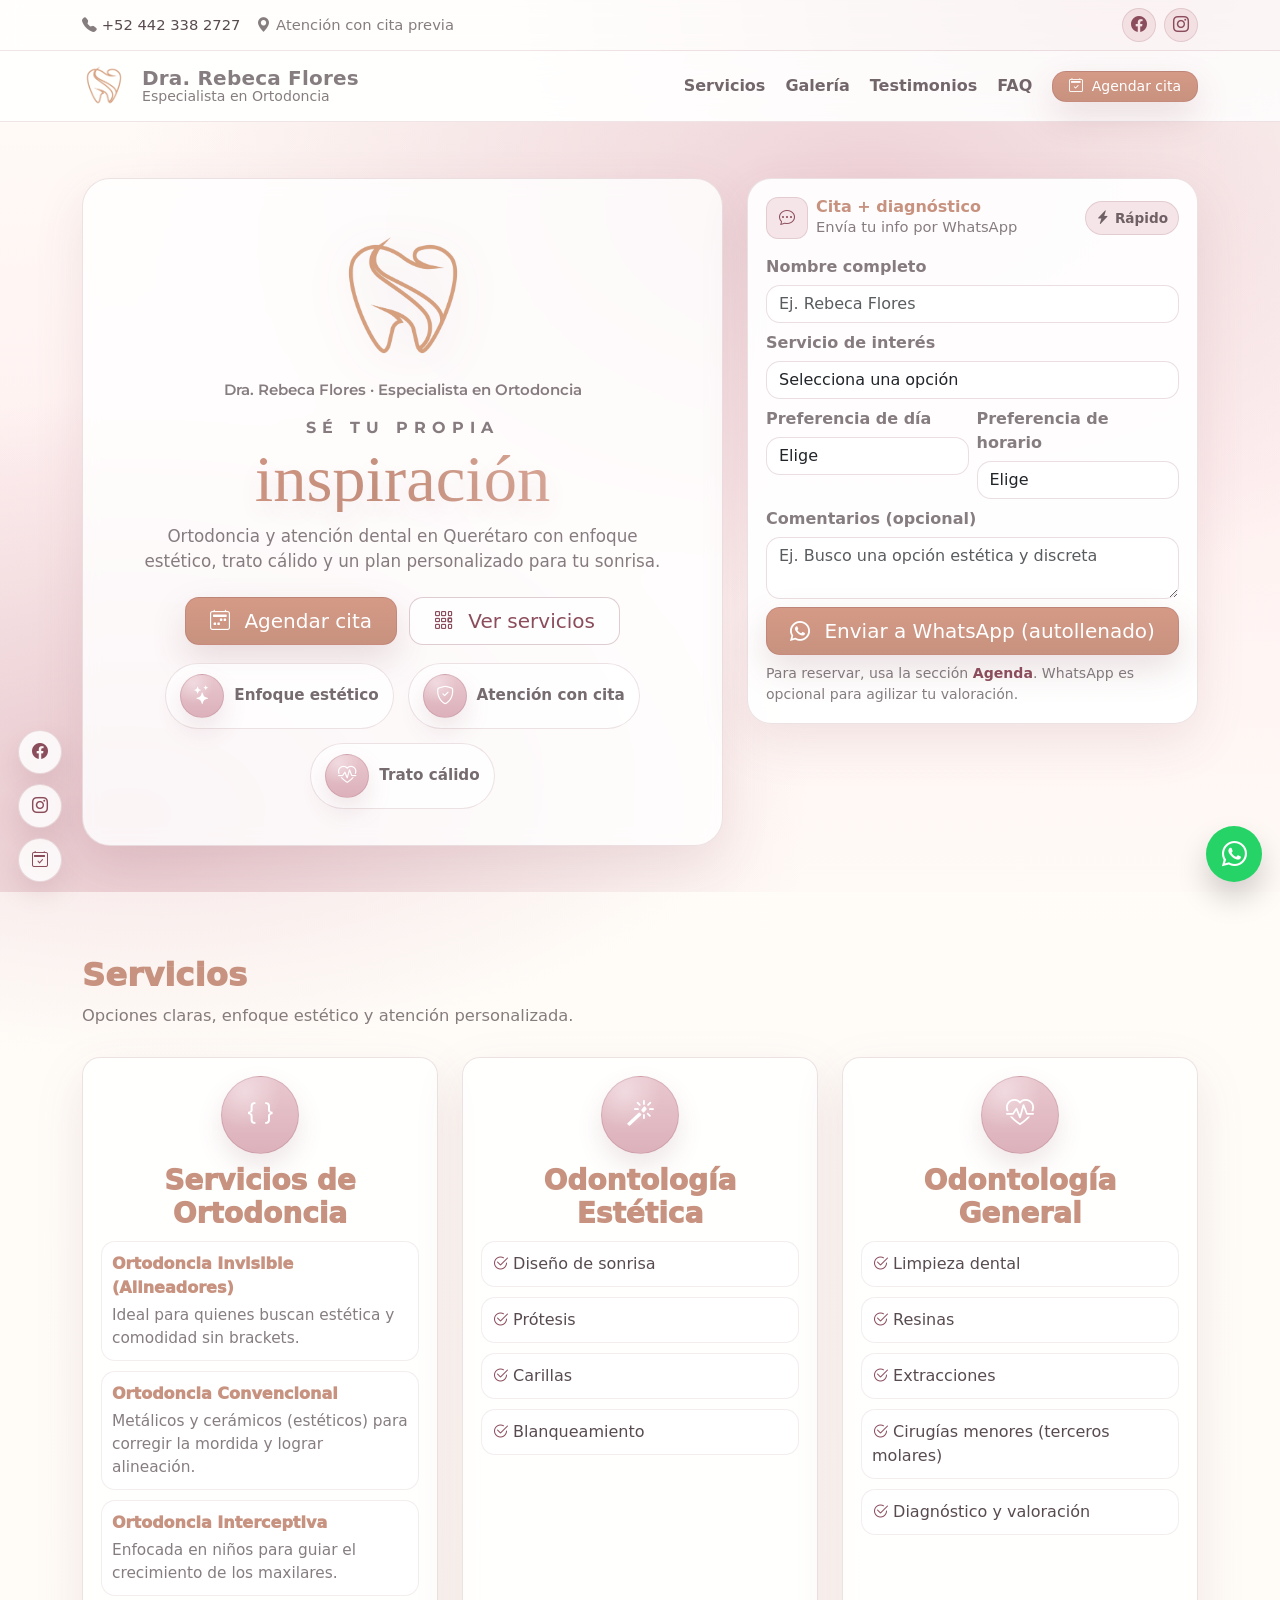
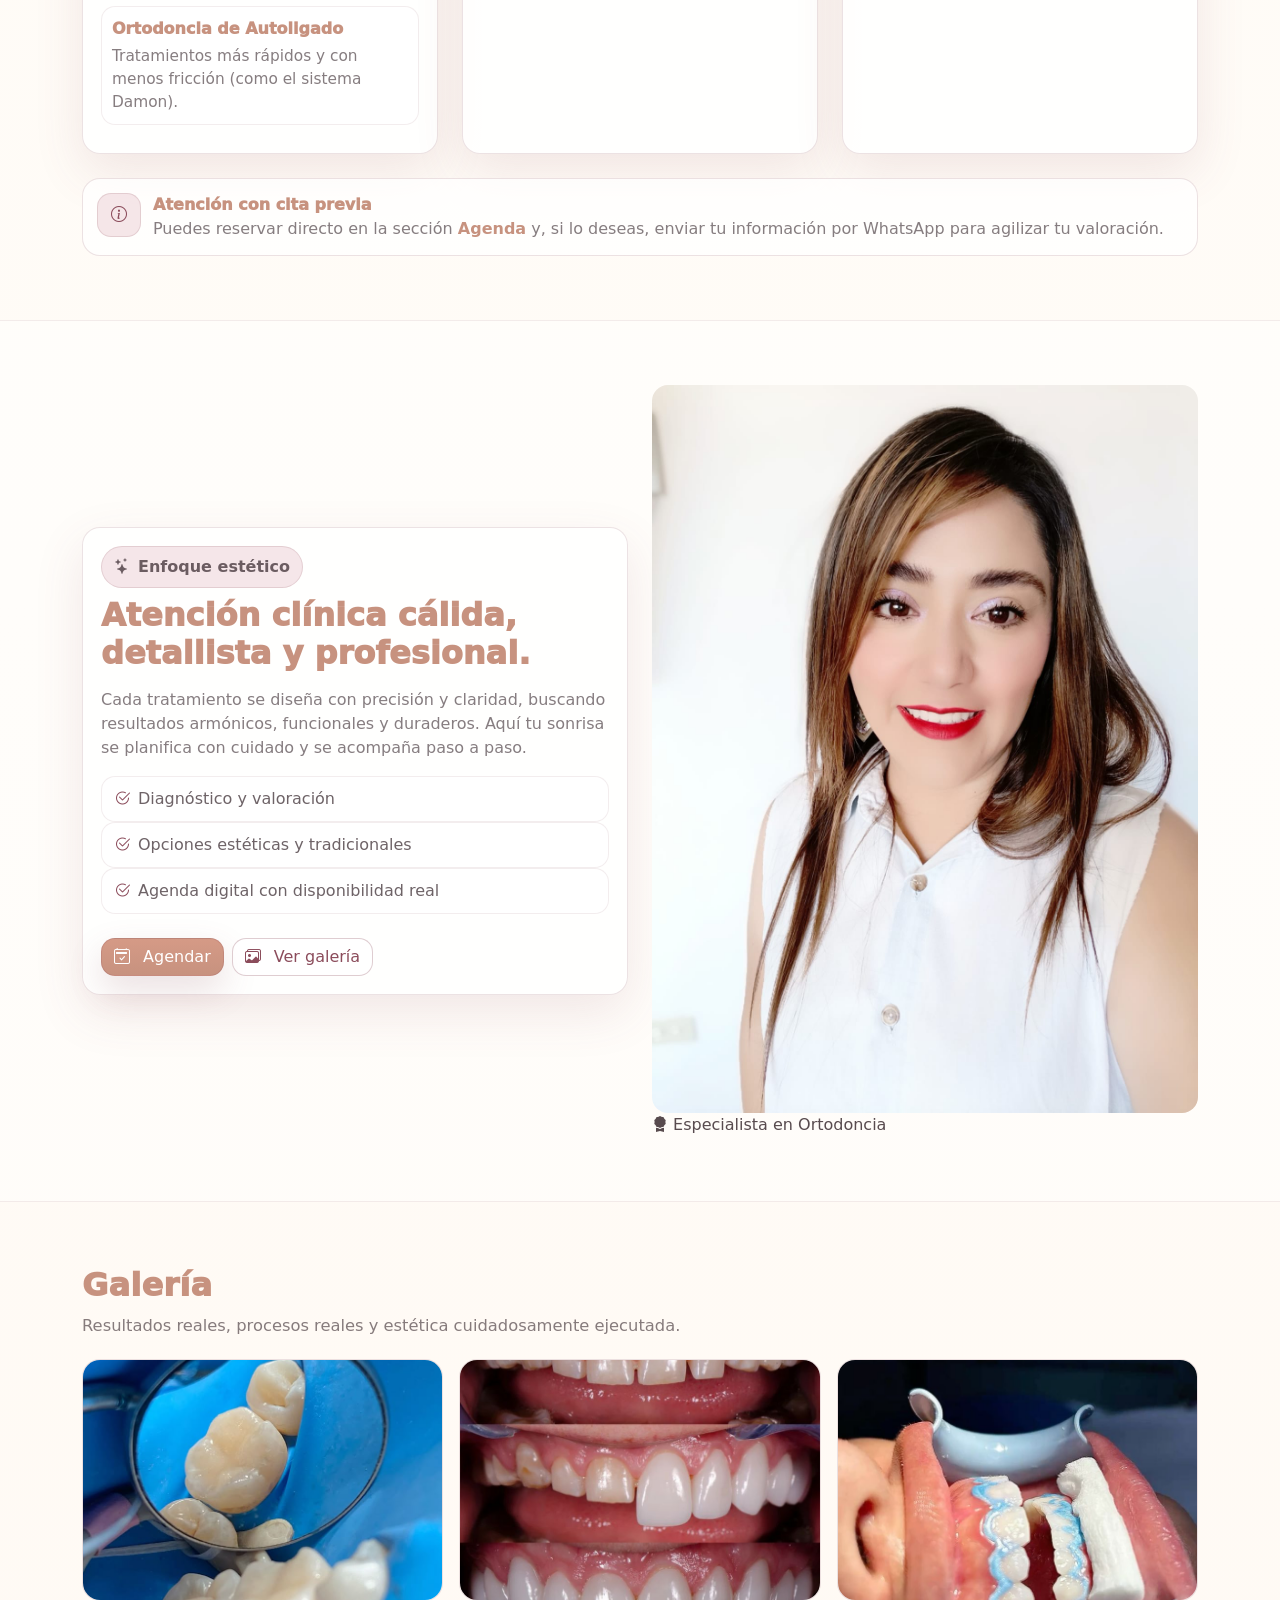
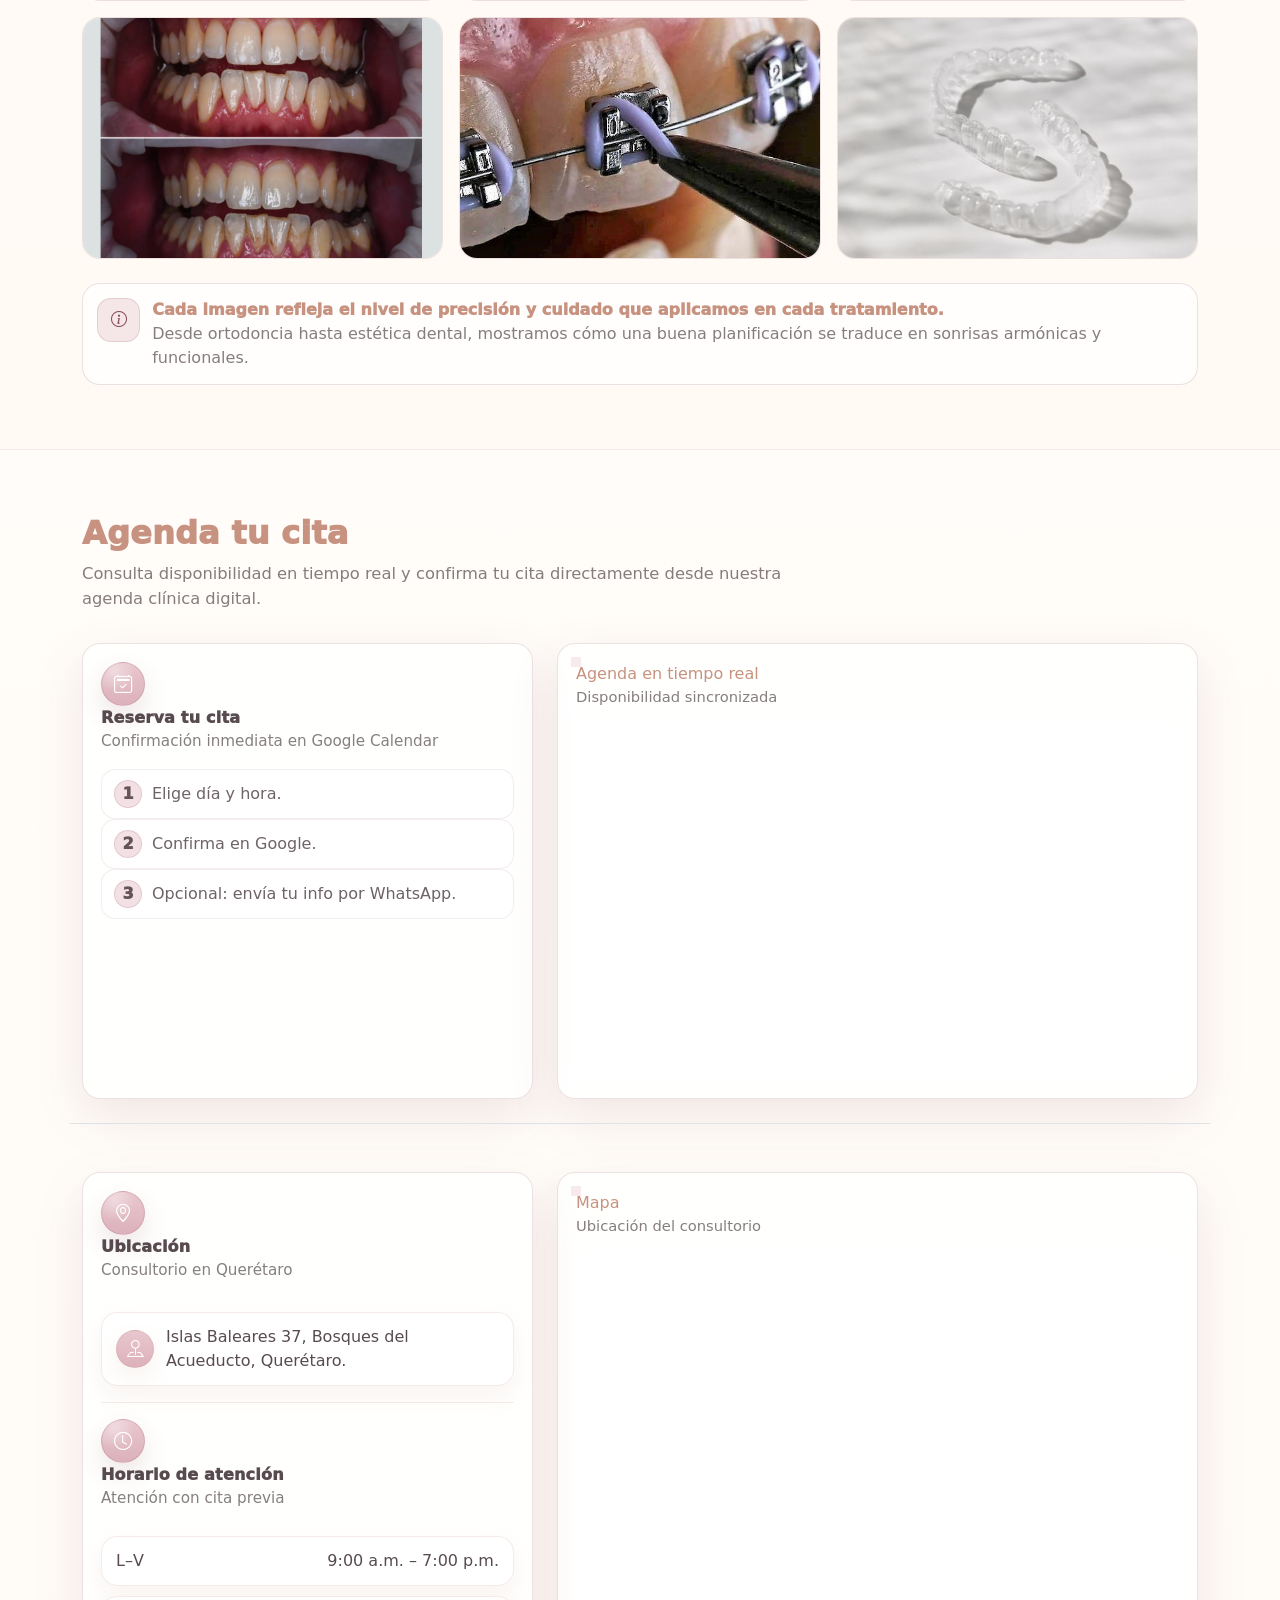
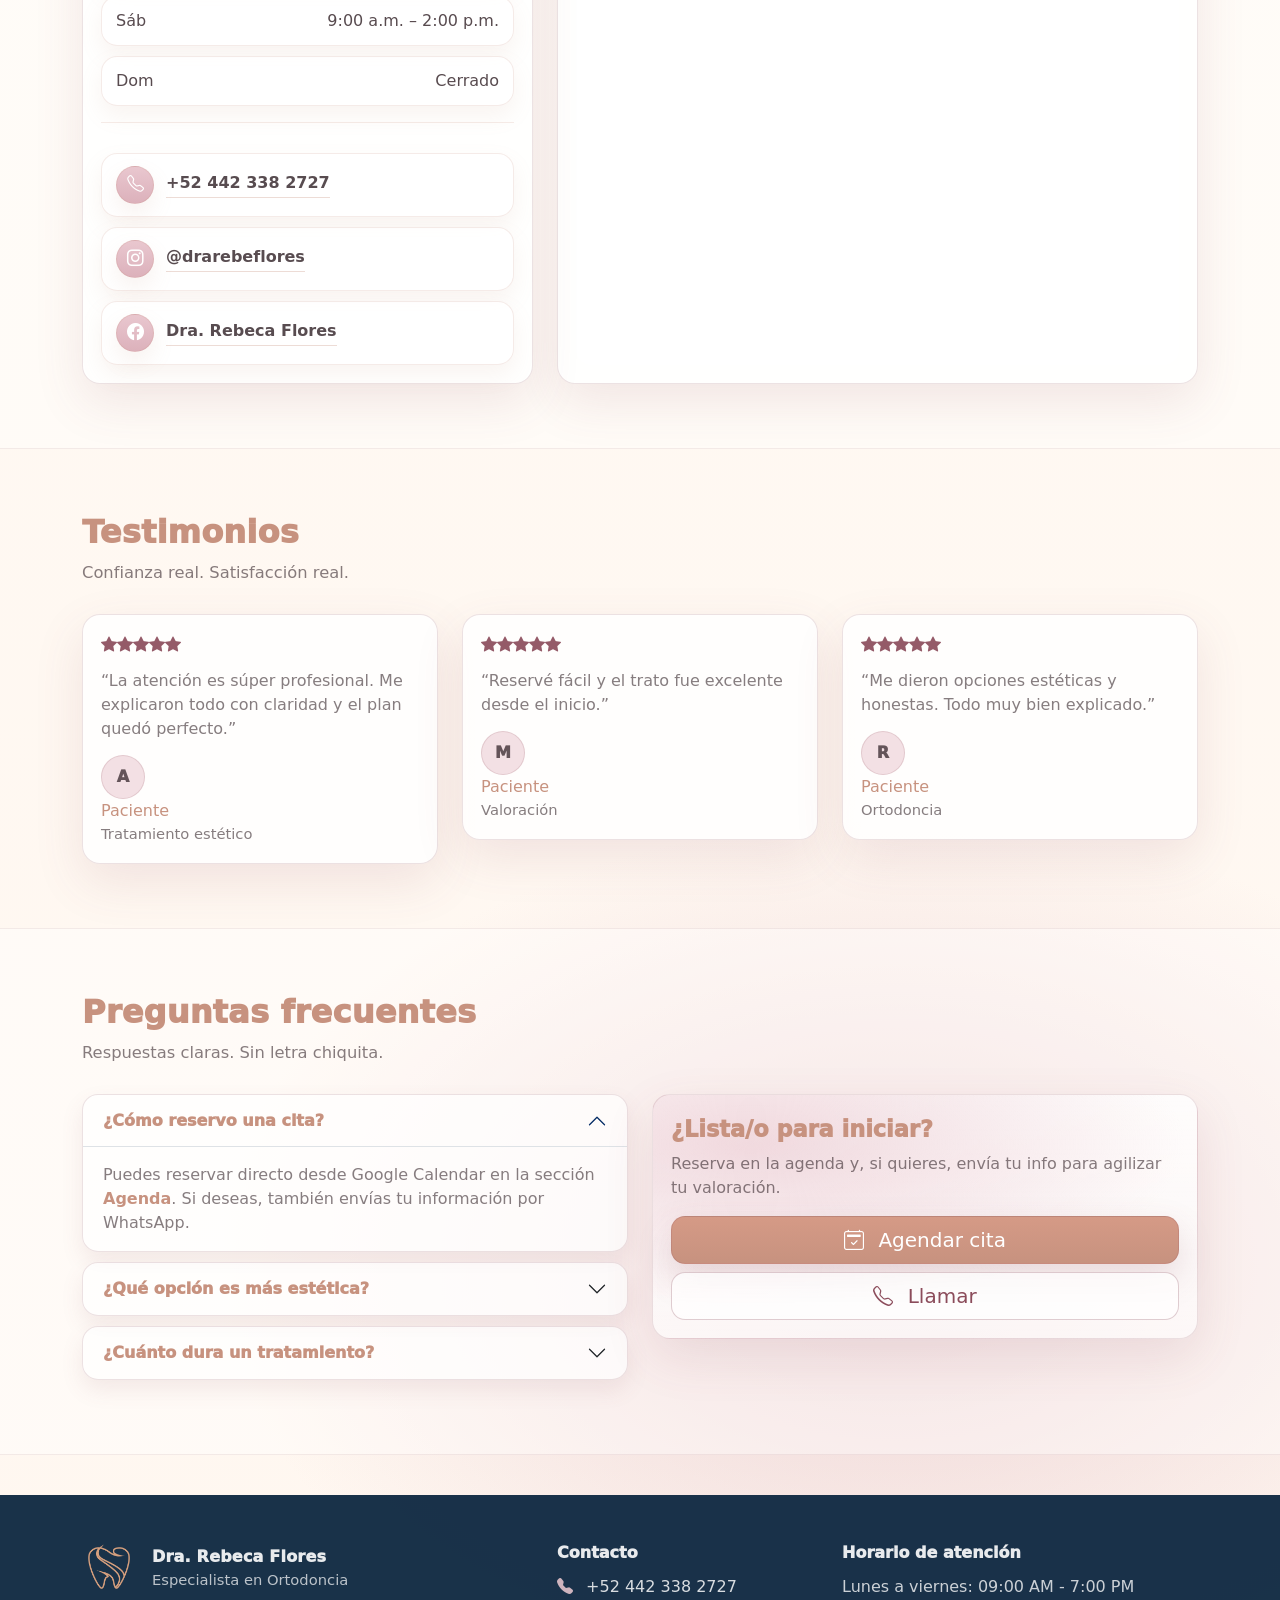
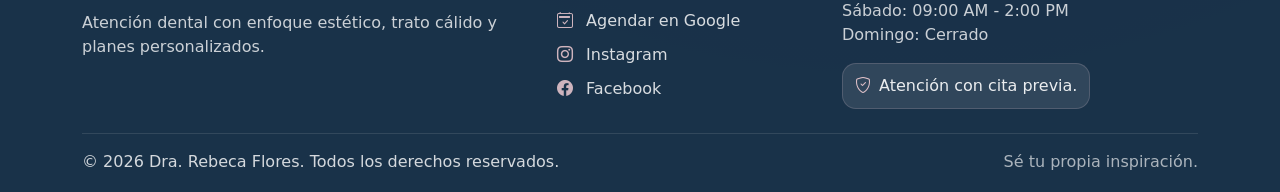
==== commit 430f8b8a: "Dra-Rebeca-Flores" ====
--- a/index.html
+++ b/index.html
@@ -4,23 +4,44 @@
   <meta charset="utf-8" />
   <meta name="viewport" content="width=device-width, initial-scale=1" />
 
-  <title>Dra. Rebeca Flores | Ortodoncia Premium</title>
-  <meta name="description" content="Ortodoncia premium con enfoque estético y tecnología moderna. Agenda tu cita en Google Calendar y cotiza por WhatsApp." />
-  <meta name="robots" content="index,follow" />
+  <!-- Primary SEO -->
+  <title>Dra. Rebeca Flores | Especialista en Ortodoncia en Querétaro</title>
+  <meta name="description" content="Clínica de ortodoncia en Querétaro especializada en brackets estéticos, alineadores invisibles y corrección dental. Agenda tu cita con la Dra. Rebeca Flores.">
+  <meta name="keywords" content="ortodoncia queretaro, dra rebeca flores, brackets queretaro, alineadores invisibles, dentista queretaro, clinica dental, sonrisas, tratamiento dental">
+  <meta name="author" content="Dra. Rebeca Flores">
+  <meta name="robots" content="index, follow">
 
   <!-- Open Graph -->
-  <meta property="og:title" content="Dra. Rebeca Flores | Ortodoncia Premium" />
-  <meta property="og:description" content="Sonrisas premium con enfoque estético. Agenda en Google Calendar y cotiza por WhatsApp." />
-  <meta property="og:type" content="website" />
-
-  <!-- Bootstrap -->
+  <meta property="og:title" content="Dra. Rebeca Flores | Ortodoncia en Querétaro">
+  <meta property="og:description" content="Ortodoncia estética y funcional en Querétaro. Atención especializada con agenda digital y resultados reales.">
+  <meta property="og:image" content="img/og-doctor.jpeg">
+  <meta property="og:url" content="https://tudominio.com">
+  <meta property="og:type" content="website">
+
+  <!-- Twitter -->
+  <meta name="twitter:card" content="summary_large_image">
+  <meta name="twitter:title" content="Dra. Rebeca Flores | Ortodoncia en Querétaro">
+  <meta name="twitter:description" content="Especialista en ortodoncia, brackets estéticos y alineadores invisibles en Querétaro. Agenda tu cita en línea.">
+  <meta name="twitter:image" content="img/og-doctor.jpeg">
+
+  <!-- Local SEO -->
+  <meta name="geo.region" content="MX-QUE">
+  <meta name="geo.placename" content="Querétaro">
+  <meta name="geo.position" content="20.5888;-100.3899">
+  <meta name="ICBM" content="20.5888, -100.3899">
+
+  <link rel="preconnect" href="https://fonts.googleapis.com">
+  <link rel="preconnect" href="https://fonts.gstatic.com" crossorigin>
+  <link href="https://fonts.googleapis.com/css2?family=Montserrat:wght@400;600;700;800&family=Allura&display=swap" rel="stylesheet">
+  <link rel="icon" type="image/png" href="img/logo.png">
+  <link rel="icon" type="image/png" sizes="32x32" href="img/logo.png">
+  <link rel="icon" type="image/png" sizes="16x16" href="img/logo.png">
+  <link rel="apple-touch-icon" href="img/logo.png">
+
   <link href="https://cdn.jsdelivr.net/npm/bootstrap@5.3.3/dist/css/bootstrap.min.css" rel="stylesheet">
-  <!-- Bootstrap Icons -->
   <link href="https://cdn.jsdelivr.net/npm/bootstrap-icons@1.11.3/font/bootstrap-icons.min.css" rel="stylesheet">
-  <!-- AOS Animations -->
   <link href="https://cdn.jsdelivr.net/npm/aos@2.3.4/dist/aos.css" rel="stylesheet">
 
-  <!-- Custom CSS -->
   <link rel="stylesheet" href="styles.css">
 </head>
 
@@ -41,7 +62,7 @@
   </div>
 
   <!-- Navbar -->
-  <nav class="navbar navbar-expand-lg navbar-dark nav-premium sticky-top">
+  <nav class="navbar navbar-expand-lg nav-premium sticky-top">
     <div class="container">
       <a class="navbar-brand d-flex align-items-center gap-3" href="#inicio">
         <img src="img/logo.png" alt="Logo Dra. Rebeca Flores" class="brand-logo">
@@ -71,258 +92,222 @@
     </div>
   </nav>
 
-  <!-- Hero -->
+  <!-- Hero (CAMBIADO: logo grande + frase) -->
   <header id="inicio" class="hero">
-    <div class="container">
-      <div class="row align-items-center g-4">
-        <div class="col-lg-7" data-aos="fade-up" data-aos-duration="900">
-          <div class="hero-badge">
-            <i class="bi bi-shield-check"></i>
-            Atención premium · Enfoque estético · Tratamientos personalizados
-          </div>
-
-          <h1 class="hero-title mt-3">
-            Ortodoncia <span class="text-accent">premium</span> para una sonrisa que se nota (y se siente).
+  <div class="container">
+    <div class="row align-items-stretch g-4">
+
+      <!-- IZQUIERDA: TARJETA COPY -->
+      <div class="col-lg-7" data-aos="fade-up" data-aos-duration="900">
+        <div class="hero-left-card">
+
+          <div class="hero-logo-wrap">
+            <img src="img/logo.png" alt="Logo Dra. Rebeca Flores" class="hero-logo">
+            <div class="hero-logo-sub">Dra. Rebeca Flores · Especialista en Ortodoncia</div>
+          </div>
+
+          <h1 class="hero-title">
+            <span class="hero-kicker">SÉ TU PROPIA</span>
+            <span class="hero-script">inspiración</span>
           </h1>
 
-          <p class="hero-lead mt-3">
-            Diagnóstico claro, opciones estéticas y un plan a tu medida.
-            Agenda en Google Calendar y cotiza por WhatsApp en menos de un minuto.
+          <p class="hero-lead">
+            Ortodoncia y atención dental en Querétaro con enfoque estético, trato cálido y un plan
+            personalizado para tu sonrisa.
           </p>
 
-          <div class="d-flex flex-column flex-sm-row gap-2 mt-4">
+          <div class="hero-actions">
             <a class="btn btn-accent btn-lg px-4" href="#agenda">
-              <i class="bi bi-calendar2-week me-2"></i> Ver agenda y reservar
+              <i class="bi bi-calendar2-week me-2"></i> Agendar cita
             </a>
-            <a class="btn btn-outline-light btn-lg px-4" href="#servicios">
+            <a class="btn btn-outline-ink btn-lg px-4" href="#servicios">
               <i class="bi bi-grid-3x3-gap me-2"></i> Ver servicios
             </a>
           </div>
 
-          <div class="hero-metrics mt-4">
-            <div class="metric">
-              <div class="metric-ico"><i class="bi bi-stars"></i></div>
+          <div class="hero-icons">
+            <div class="icon-pill">
+              <div class="icon-bubble"><i class="bi bi-stars"></i></div>
+              <div class="icon-pill-text">Enfoque estético</div>
+            </div>
+
+            <div class="icon-pill">
+              <div class="icon-bubble"><i class="bi bi-shield-check"></i></div>
+              <div class="icon-pill-text">Atención con cita</div>
+            </div>
+
+            <div class="icon-pill">
+              <div class="icon-bubble"><i class="bi bi-heart-pulse"></i></div>
+              <div class="icon-pill-text">Trato cálido</div>
+            </div>
+          </div>
+
+        </div>
+      </div>
+
+      <!-- DERECHA: FORM WHATSAPP (igual que lo traes) -->
+      <div class="col-lg-5" data-aos="fade-left" data-aos-duration="900">
+        <div class="hero-card">
+          <div class="hero-card-top">
+            <div class="d-flex align-items-center gap-2">
+              <div class="hero-card-icon"><i class="bi bi-chat-dots"></i></div>
               <div>
-                <div class="metric-title">Experiencia premium</div>
-                <div class="metric-sub">Atención detallista</div>
-              </div>
-            </div>
-            <div class="metric">
-              <div class="metric-ico"><i class="bi bi-camera2"></i></div>
-              <div>
-                <div class="metric-title">Estética</div>
-                <div class="metric-sub">Resultados naturales</div>
-              </div>
-            </div>
-            <div class="metric">
-              <div class="metric-ico"><i class="bi bi-clipboard2-pulse"></i></div>
-              <div>
-                <div class="metric-title">Plan a tu medida</div>
-                <div class="metric-sub">Seguimiento puntual</div>
-              </div>
-            </div>
-          </div>
-        </div>
-
-        <div class="col-lg-5" data-aos="fade-left" data-aos-duration="900">
-          <div class="hero-card">
-            <div class="hero-card-top">
-              <div class="d-flex align-items-center gap-2">
-                <div class="hero-card-icon"><i class="bi bi-gem"></i></div>
-                <div>
-                  <div class="hero-card-title">Cita + diagnóstico</div>
-                  <div class="hero-card-sub">Cotiza rápido por WhatsApp</div>
-                </div>
-              </div>
-              <div class="hero-card-chip"><i class="bi bi-lightning-charge-fill"></i> Rápido</div>
-            </div>
-
-            <form id="whatsappForm" class="mt-3" autocomplete="on">
-              <div class="row g-2">
-                <div class="col-12">
-                  <label class="form-label">Nombre completo</label>
-                  <input class="form-control form-control-premium" name="name" required placeholder="Ej. Rebeca Flores" />
-                </div>
-
-                <div class="col-12">
-                  <label class="form-label">Servicio de interés</label>
-                  <select class="form-select form-control-premium" name="service" required>
-                    <option value="" selected disabled>Selecciona una opción</option>
-                    <option>Brackets estéticos</option>
-                    <option>Brackets metálicos</option>
-                    <option>Alineadores</option>
-                    <option>Retenedores</option>
-                    <option>Valoración / Diagnóstico</option>
-                  </select>
-                </div>
-
-                <div class="col-md-6">
-                  <label class="form-label">Preferencia de día</label>
-                  <select class="form-select form-control-premium" name="dayPref" required>
-                    <option value="" selected disabled>Elige</option>
-                    <option>Lunes a viernes</option>
-                    <option>Sábado</option>
-                    <option>Me es indistinto</option>
-                  </select>
-                </div>
-
-                <div class="col-md-6">
-                  <label class="form-label">Preferencia de horario</label>
-                  <select class="form-select form-control-premium" name="timePref" required>
-                    <option value="" selected disabled>Elige</option>
-                    <option>Mañana</option>
-                    <option>Tarde</option>
-                    <option>Me es indistinto</option>
-                  </select>
-                </div>
-
-                <div class="col-12">
-                  <label class="form-label">Comentarios (opcional)</label>
-                  <textarea class="form-control form-control-premium" name="notes" rows="2" placeholder="Ej. Quiero una opción estética y discreta"></textarea>
-                </div>
-
-                <div class="col-12 d-grid mt-2">
-                  <button class="btn btn-accent btn-lg" type="submit">
-                    <i class="bi bi-whatsapp me-2"></i> Enviar a WhatsApp (autollenado)
-                  </button>
-                </div>
-
-                <div class="col-12">
-                  <p class="mini-help mb-0">
-                    Al enviar, se abrirá WhatsApp con tu mensaje listo. Para reservar, usa la agenda en la sección <a href="#agenda">Agenda</a>.
-                  </p>
-                </div>
-              </div>
-            </form>
-
-          </div>
-        </div>
-      </div>
-    </div>
-
-    <div class="hero-glow"></div>
-  </header>
-
-  <!-- Trust / Highlights -->
-  <section class="section section-soft">
-    <div class="container">
-      <div class="row g-3">
-        <div class="col-md-4" data-aos="zoom-in" data-aos-duration="750">
-          <div class="pill">
-            <i class="bi bi-award"></i>
-            <div>
-              <div class="pill-title">Atención premium</div>
-              <div class="pill-sub">Experiencia cuidada</div>
-            </div>
-          </div>
-        </div>
-        <div class="col-md-4" data-aos="zoom-in" data-aos-duration="750" data-aos-delay="80">
-          <div class="pill">
-            <i class="bi bi-brush"></i>
-            <div>
-              <div class="pill-title">Enfoque estético</div>
-              <div class="pill-sub">Resultados naturales</div>
-            </div>
-          </div>
-        </div>
-        <div class="col-md-4" data-aos="zoom-in" data-aos-duration="750" data-aos-delay="160">
-          <div class="pill">
-            <i class="bi bi-heart-pulse"></i>
-            <div>
-              <div class="pill-title">Plan personalizado</div>
-              <div class="pill-sub">Seguimiento constante</div>
-            </div>
-          </div>
-        </div>
-      </div>
-    </div>
-  </section>
-
-  <!-- Servicios -->
+                <div class="hero-card-title">Cita + diagnóstico</div>
+                <div class="hero-card-sub">Envía tu info por WhatsApp</div>
+              </div>
+            </div>
+            <div class="hero-card-chip"><i class="bi bi-lightning-charge-fill"></i> Rápido</div>
+          </div>
+
+          <form id="whatsappForm" class="mt-3" autocomplete="on">
+            <div class="row g-2">
+              <div class="col-12">
+                <label class="form-label">Nombre completo</label>
+                <input class="form-control form-control-premium" name="name" required placeholder="Ej. Rebeca Flores" />
+              </div>
+
+              <div class="col-12">
+                <label class="form-label">Servicio de interés</label>
+                <select class="form-select form-control-premium" name="service" required>
+                  <option value="" selected disabled>Selecciona una opción</option>
+                  <option>Ortodoncia Invisible (Alineadores)</option>
+                  <option>Ortodoncia Convencional (metálicos / cerámicos)</option>
+                  <option>Ortodoncia Interceptiva (niños)</option>
+                  <option>Ortodoncia de Autoligado (tipo Damon)</option>
+                  <option>Odontología Estética</option>
+                  <option>Odontología General</option>
+                  <option>Diagnóstico y valoración</option>
+                </select>
+              </div>
+
+              <div class="col-md-6">
+                <label class="form-label">Preferencia de día</label>
+                <select class="form-select form-control-premium" name="dayPref" required>
+                  <option value="" selected disabled>Elige</option>
+                  <option>Lunes a viernes</option>
+                  <option>Sábado</option>
+                  <option>Me es indistinto</option>
+                </select>
+              </div>
+
+              <div class="col-md-6">
+                <label class="form-label">Preferencia de horario</label>
+                <select class="form-select form-control-premium" name="timePref" required>
+                  <option value="" selected disabled>Elige</option>
+                  <option>Mañana</option>
+                  <option>Tarde</option>
+                  <option>Me es indistinto</option>
+                </select>
+              </div>
+
+              <div class="col-12">
+                <label class="form-label">Comentarios (opcional)</label>
+                <textarea class="form-control form-control-premium" name="notes" rows="2" placeholder="Ej. Busco una opción estética y discreta"></textarea>
+              </div>
+
+              <div class="col-12 d-grid mt-2">
+                <button class="btn btn-accent btn-lg" type="submit">
+                  <i class="bi bi-whatsapp me-2"></i> Enviar a WhatsApp (autollenado)
+                </button>
+              </div>
+
+              <div class="col-12">
+                <p class="mini-help mb-0">
+                  Para reservar, usa la sección <a href="#agenda">Agenda</a>. WhatsApp es opcional para agilizar tu valoración.
+                </p>
+              </div>
+            </div>
+          </form>
+
+        </div>
+      </div>
+
+    </div>
+  </div>
+
+  <div class="hero-glow"></div>
+</header>
+
+
+  <!-- Servicios (CAMBIADO: 3 categorías tal cual) -->
   <section id="servicios" class="section">
     <div class="container">
       <div class="section-head" data-aos="fade-up">
-        <h2 class="section-title">Servicios premium</h2>
-        <p class="section-lead">Catálogo claro, estética impecable y opciones para cada objetivo.</p>
+        <h2 class="section-title">Servicios</h2>
+        <p class="section-lead">Opciones claras, enfoque estético y atención personalizada.</p>
       </div>
 
       <div class="row g-4 mt-1">
-        <div class="col-md-6 col-lg-4" data-aos="fade-up" data-aos-delay="0">
+
+        <!-- 1) Ortodoncia -->
+        <div class="col-lg-4" data-aos="fade-up">
           <div class="service-card">
-            <div class="service-icon"><i class="bi bi-gem"></i></div>
-            <h3 class="service-title">Brackets estéticos</h3>
-            <p class="service-text">Opción discreta con enfoque en armonía facial y sonrisa natural.</p>
-            <ul class="service-list">
+            <div class="service-icon-bubble"><i class="bi bi-braces"></i></div>
+            <h3 class="service-title">Servicios de Ortodoncia</h3>
+
+            <div class="service-item">
+              <div class="service-item-title">Ortodoncia Invisible (Alineadores)</div>
+              <div class="service-item-text">Ideal para quienes buscan estética y comodidad sin brackets.</div>
+            </div>
+
+            <div class="service-item">
+              <div class="service-item-title">Ortodoncia Convencional</div>
+              <div class="service-item-text">Metálicos y cerámicos (estéticos) para corregir la mordida y lograr alineación.</div>
+            </div>
+
+            <div class="service-item">
+              <div class="service-item-title">Ortodoncia Interceptiva</div>
+              <div class="service-item-text">Enfocada en niños para guiar el crecimiento de los maxilares.</div>
+            </div>
+
+            <div class="service-item">
+              <div class="service-item-title">Ortodoncia de Autoligado</div>
+              <div class="service-item-text">Tratamientos más rápidos y con menos fricción (como el sistema Damon).</div>
+            </div>
+
+          </div>
+        </div>
+
+        <!-- 2) Estética -->
+        <div class="col-lg-4" data-aos="fade-up" data-aos-delay="80">
+          <div class="service-card">
+            <div class="service-icon-bubble"><i class="bi bi-magic"></i></div>
+            <h3 class="service-title">Odontología Estética</h3>
+
+            <ul class="service-bullets">
               <li><i class="bi bi-check2-circle"></i> Diseño de sonrisa</li>
-              <li><i class="bi bi-check2-circle"></i> Plan por etapas</li>
-              <li><i class="bi bi-check2-circle"></i> Seguimiento premium</li>
+              <li><i class="bi bi-check2-circle"></i> Prótesis</li>
+              <li><i class="bi bi-check2-circle"></i> Carillas</li>
+              <li><i class="bi bi-check2-circle"></i> Blanqueamiento</li>
             </ul>
-          </div>
-        </div>
-
-        <div class="col-md-6 col-lg-4" data-aos="fade-up" data-aos-delay="80">
+
+          </div>
+        </div>
+
+        <!-- 3) General -->
+        <div class="col-lg-4" data-aos="fade-up" data-aos-delay="160">
           <div class="service-card">
-            <div class="service-icon"><i class="bi bi-braces"></i></div>
-            <h3 class="service-title">Brackets metálicos</h3>
-            <p class="service-text">La opción clásica y efectiva, con ajustes precisos y control total.</p>
-            <ul class="service-list">
-              <li><i class="bi bi-check2-circle"></i> Corrección progresiva</li>
-              <li><i class="bi bi-check2-circle"></i> Citas programadas</li>
-              <li><i class="bi bi-check2-circle"></i> Objetivos medibles</li>
+            <div class="service-icon-bubble"><i class="bi bi-heart-pulse"></i></div>
+            <h3 class="service-title">Odontología General</h3>
+
+            <ul class="service-bullets">
+              <li><i class="bi bi-check2-circle"></i> Limpieza dental</li>
+              <li><i class="bi bi-check2-circle"></i> Resinas</li>
+              <li><i class="bi bi-check2-circle"></i> Extracciones</li>
+              <li><i class="bi bi-check2-circle"></i> Cirugías menores (terceros molares)</li>
+              <li><i class="bi bi-check2-circle"></i> Diagnóstico y valoración</li>
             </ul>
-          </div>
-        </div>
-
-        <div class="col-md-6 col-lg-4" data-aos="fade-up" data-aos-delay="160">
-          <div class="service-card">
-            <div class="service-icon"><i class="bi bi-magic"></i></div>
-            <h3 class="service-title">Alineadores</h3>
-            <p class="service-text">Alternativa moderna y estética para casos seleccionados.</p>
-            <ul class="service-list">
-              <li><i class="bi bi-check2-circle"></i> Estética superior</li>
-              <li><i class="bi bi-check2-circle"></i> Uso cómodo</li>
-              <li><i class="bi bi-check2-circle"></i> Planificación digital</li>
-            </ul>
-          </div>
-        </div>
-
-        <div class="col-md-6 col-lg-4" data-aos="fade-up" data-aos-delay="0">
-          <div class="service-card">
-            <div class="service-icon"><i class="bi bi-shield-check"></i></div>
-            <h3 class="service-title">Retenedores</h3>
-            <p class="service-text">La fase más importante: mantener tu resultado perfecto.</p>
-            <ul class="service-list">
-              <li><i class="bi bi-check2-circle"></i> Ajuste profesional</li>
-              <li><i class="bi bi-check2-circle"></i> Revisión periódica</li>
-              <li><i class="bi bi-check2-circle"></i> Cuidado a largo plazo</li>
-            </ul>
-          </div>
-        </div>
-
-        <div class="col-md-6 col-lg-4" data-aos="fade-up" data-aos-delay="80">
-          <div class="service-card">
-            <div class="service-icon"><i class="bi bi-clipboard2-pulse"></i></div>
-            <h3 class="service-title">Valoración / Diagnóstico</h3>
-            <p class="service-text">Evaluación, opciones y plan claro (sin vueltas).</p>
-            <ul class="service-list">
-              <li><i class="bi bi-check2-circle"></i> Diagnóstico y objetivos</li>
-              <li><i class="bi bi-check2-circle"></i> Recomendación estética</li>
-              <li><i class="bi bi-check2-circle"></i> Ruta de tratamiento</li>
-            </ul>
-          </div>
-        </div>
-
-        <div class="col-md-6 col-lg-4" data-aos="fade-up" data-aos-delay="160">
-          <div class="service-card service-card-accent">
-            <div class="service-icon"><i class="bi bi-calendar2-heart"></i></div>
-            <h3 class="service-title">Citas con agenda Google</h3>
-            <p class="service-text">Reservas directas con disponibilidad real. Sin mensajes eternos.</p>
-            <div class="d-grid">
-              <a class="btn btn-accent" href="#agenda">
-                <i class="bi bi-calendar2-check me-2"></i> Reservar ahora
-              </a>
-            </div>
-          </div>
+
+          </div>
+        </div>
+
+      </div>
+
+      <div class="note-box mt-4" data-aos="fade-up">
+        <div class="note-ico"><i class="bi bi-info-circle"></i></div>
+        <div>
+          <div class="note-title">Atención con cita previa</div>
+          <div class="note-text">Puedes reservar directo en la sección <b>Agenda</b> y, si lo deseas, enviar tu información por WhatsApp para agilizar tu valoración.</div>
         </div>
       </div>
 
@@ -335,30 +320,28 @@
       <div class="row align-items-center g-4">
         <div class="col-lg-6" data-aos="fade-right">
           <div class="about-card">
-            <div class="about-chip"><i class="bi bi-stars"></i> Enfoque premium</div>
-            <h2 class="about-title mt-2">Atención clínica de alto nivel, diseñada para sonrisas excepcionales.</h2>
+            <div class="about-chip"><i class="bi bi-stars"></i> Enfoque estético</div>
+            <h2 class="about-title mt-2">Atención clínica cálida, detallista y profesional.</h2>
             <p class="about-text mt-3">
-              En esta consulta cada tratamiento se diseña con precisión, estética y propósito.
-              Combinamos ortodoncia avanzada con un enfoque clínico personalizado para lograr resultados armónicos, funcionales y duraderos.
-              Tu sonrisa no se improvisa: se planifica, se ejecuta y se perfecciona.
+              Cada tratamiento se diseña con precisión y claridad, buscando resultados armónicos, funcionales y duraderos.
+              Aquí tu sonrisa se planifica con cuidado y se acompaña paso a paso.
             </p>
 
             <div class="about-points mt-3">
-              <div class="about-point"><i class="bi bi-check2-circle"></i> Diagnóstico con ruta de tratamiento</div>
+              <div class="about-point"><i class="bi bi-check2-circle"></i> Diagnóstico y valoración</div>
               <div class="about-point"><i class="bi bi-check2-circle"></i> Opciones estéticas y tradicionales</div>
-              <div class="about-point"><i class="bi bi-check2-circle"></i> Citas programadas con Google Calendar</div>
+              <div class="about-point"><i class="bi bi-check2-circle"></i> Agenda digital con disponibilidad real</div>
             </div>
 
             <div class="d-flex flex-column flex-sm-row gap-2 mt-4">
               <a class="btn btn-accent" href="#agenda"><i class="bi bi-calendar2-check me-2"></i> Agendar</a>
-              <a class="btn btn-outline-darkish" href="#galeria"><i class="bi bi-images me-2"></i> Ver galería</a>
+              <a class="btn btn-outline-ink" href="#galeria"><i class="bi bi-images me-2"></i> Ver galería</a>
             </div>
           </div>
         </div>
 
         <div class="col-lg-6" data-aos="fade-left">
           <div class="about-image">
-            <!-- Cambia esta imagen por una foto premium (consultorio o doctora) -->
             <img src="img/doctor.jpeg" alt="Consultorio / Dra. Rebeca Flores" class="img-fluid rounded-4">
             <div class="about-badge">
               <i class="bi bi-award-fill"></i> Especialista en Ortodoncia
@@ -378,7 +361,6 @@
       </div>
 
       <div class="row g-3 mt-1">
-        <!-- 6 tiles -->
         <div class="col-6 col-lg-4" data-aos="zoom-in">
           <a class="gallery-tile" href="img/galeria-1.jpeg" data-bs-toggle="modal" data-bs-target="#galleryModal" data-img="img/galeria-1.jpeg">
             <img src="img/galeria-1.jpeg" alt="Galería 1" class="img-fluid">
@@ -420,59 +402,41 @@
       <div class="note-box mt-4" data-aos="fade-up">
         <div class="note-ico"><i class="bi bi-info-circle"></i></div>
         <div>
-          <div class="note-title">Cada imagen refleja el nivel de precisión, detalle y cuidado que aplicamos en cada tratamiento.</div>
-          <div class="note-text">Desde alineación y estética dental hasta ortodoncia avanzada, esta galería muestra cómo una planificación clínica correcta se traduce en sonrisas armónicas y funcionales.</div>
+          <div class="note-title">Cada imagen refleja el nivel de precisión y cuidado que aplicamos en cada tratamiento.</div>
+          <div class="note-text">Desde ortodoncia hasta estética dental, mostramos cómo una buena planificación se traduce en sonrisas armónicas y funcionales.</div>
         </div>
       </div>
 
     </div>
   </section>
 
-  <!-- Agenda -->
+  <!-- AGENDA -->
   <section id="agenda" class="section section-soft">
     <div class="container">
+
       <div class="section-head" data-aos="fade-up">
         <h2 class="section-title">Agenda tu cita</h2>
-        <p class="section-lead">Visualiza los espacios disponibles y confirma tu cita de forma inmediata, con sincronización directa en Google Calendar.</p>
-      </div>
-
-      <div class="row g-4 align-items-stretch mt-1">
+        <p class="section-lead">
+          Consulta disponibilidad en tiempo real y confirma tu cita directamente desde nuestra agenda clínica digital.
+        </p>
+      </div>
+
+      <div class="row g-4 align-items-stretch mt-2">
+
         <div class="col-lg-5" data-aos="fade-right">
           <div class="booking-card h-100">
             <div class="booking-head">
-              <div class="booking-icon"><i class="bi bi-calendar2-check"></i></div>
-              <div>
-                <div class="booking-title">Reservar en Google Calendar</div>
-                <div class="booking-sub">Tu cita queda registrada de inmediato en nuestra agenda clínica digital.</div>
+              <div class="icon-bubble"><i class="bi bi-calendar2-check"></i></div>
+              <div class="booking-head-text">
+                <div class="booking-title">Reserva tu cita</div>
+                <div class="booking-sub">Confirmación inmediata en Google Calendar</div>
               </div>
             </div>
 
             <div class="booking-steps mt-3">
-              <div class="step"><span>1</span> Elige día y hora disponibles.</div>
-              <div class="step"><span>2</span> Confirma tu cita en Google.</div>
-              <div class="step"><span>3</span> Si quieres, envía tu cuestionario por WhatsApp.</div>
-            </div>
-
-            <!-- IMPORTANTE: reemplaza este link por tu link real de "Appointment Schedule" o tu calendario -->
-            <a class="btn btn-accent btn-lg w-100 mt-3" href="TU_LINK_DE_CITAS_GOOGLE" target="_blank" rel="noopener">
-              <i class="bi bi-box-arrow-up-right me-2"></i> Abrir agenda de Google
-            </a>
-
-            <div class="divider-soft my-4"></div>
-
-            <div class="contact-mini">
-              <div class="contact-mini-row">
-                <i class="bi bi-telephone-fill"></i>
-                <a href="tel:+524423382727">+52 442 338 2727</a>
-              </div>
-              <div class="contact-mini-row">
-                <i class="bi bi-instagram"></i>
-                <a href="https://www.instagram.com/drarebeflores?igsh=YnhxbDhkZDF2aW5q" target="_blank" rel="noopener">@drarebeflores</a>
-              </div>
-              <div class="contact-mini-row">
-                <i class="bi bi-facebook"></i>
-                <a href="https://www.facebook.com/share/1Ah9Tnj5e5/" target="_blank" rel="noopener">Dra Rebeca Flores</a>
-              </div>
+              <div class="step"><span>1</span> Elige día y hora.</div>
+              <div class="step"><span>2</span> Confirma en Google.</div>
+              <div class="step"><span>3</span> Opcional: envía tu info por WhatsApp.</div>
             </div>
           </div>
         </div>
@@ -480,24 +444,110 @@
         <div class="col-lg-7" data-aos="fade-left">
           <div class="calendar-embed h-100">
             <div class="calendar-embed-head">
-              <div class="calendar-dot"></div>
-              <div class="calendar-title">Agenda integrada</div>
-              <div class="calendar-hint">Recibe tu confirmación automática.</div>
-            </div>
-
-            <!-- IMPORTANTE:
-              Reemplaza este src por el embed real de tu "Appointment schedule" o calendario.
-              Si no lo tienes, deja el iframe y solo usa el botón de arriba.
-            -->
+              <span class="calendar-dot"></span>
+              <div class="calendar-title">Agenda en tiempo real</div>
+              <div class="calendar-hint">Disponibilidad sincronizada</div>
+            </div>
+
             <iframe
               title="Agenda Google Calendar"
-              src="https://calendar.google.com/calendar/embed?src=TU_CALENDARIO%40gmail.com&ctz=America%2FMexico_City"
+              src="https://calendar.app.google/eRcaThGZt7zwtvjr9"
               loading="lazy"
               referrerpolicy="no-referrer-when-downgrade">
             </iframe>
           </div>
         </div>
-      </div>
+
+      </div>
+
+      <div class="row g-4 mt-4 pt-4 border-top border-opacity-10" data-aos="fade-up">
+
+        <div class="col-lg-5">
+          <div class="booking-card h-100">
+
+            <div class="booking-head mb-3">
+              <div class="icon-bubble"><i class="bi bi-geo-alt"></i></div>
+              <div class="booking-head-text">
+                <div class="booking-title">Ubicación</div>
+                <div class="booking-sub">Consultorio en Querétaro</div>
+              </div>
+            </div>
+
+            <div class="contact-mini">
+              <div class="contact-mini-row">
+                <i class="bi bi-pin-map"></i>
+                <span>Islas Baleares 37, Bosques del Acueducto, Querétaro.</span>
+              </div>
+            </div>
+
+            <div class="divider-soft my-3"></div>
+
+            <div class="booking-head mb-3">
+              <div class="icon-bubble"><i class="bi bi-clock"></i></div>
+              <div class="booking-head-text">
+                <div class="booking-title">Horario de atención</div>
+                <div class="booking-sub">Atención con cita previa</div>
+              </div>
+            </div>
+
+            <div class="hours-grid">
+              <div class="hours-item">
+                <div class="hours-badge">L–V</div>
+                <div class="hours-time">9:00 a.m. – 7:00 p.m.</div>
+              </div>
+
+              <div class="hours-item">
+                <div class="hours-badge">Sáb</div>
+                <div class="hours-time">9:00 a.m. – 2:00 p.m.</div>
+              </div>
+
+              <div class="hours-item">
+                <div class="hours-badge">Dom</div>
+                <div class="hours-time">Cerrado</div>
+              </div>
+            </div>
+
+            <div class="divider-soft my-3"></div>
+
+            <div class="contact-mini">
+              <div class="contact-mini-row">
+                <i class="bi bi-telephone"></i>
+                <a href="tel:+524423382727">+52 442 338 2727</a>
+              </div>
+
+              <div class="contact-mini-row">
+                <i class="bi bi-instagram"></i>
+                <a href="https://www.instagram.com/drarebeflores" target="_blank" rel="noopener">@drarebeflores</a>
+              </div>
+
+              <div class="contact-mini-row">
+                <i class="bi bi-facebook"></i>
+                <a href="https://www.facebook.com/share/1Ah9Tnj5e5/" target="_blank" rel="noopener">Dra. Rebeca Flores</a>
+              </div>
+            </div>
+
+          </div>
+        </div>
+
+        <div class="col-lg-7">
+          <div class="calendar-embed h-100">
+            <div class="calendar-embed-head">
+              <span class="calendar-dot"></span>
+              <div class="calendar-title">Mapa</div>
+              <div class="calendar-hint">Ubicación del consultorio</div>
+            </div>
+
+            <iframe
+              src="https://www.google.com/maps?q=Islas%20Baleares%2037%20Bosques%20del%20Acueducto%20Quer%C3%A9taro&output=embed"
+              loading="lazy"
+              referrerpolicy="no-referrer-when-downgrade"
+              title="Mapa consultorio">
+            </iframe>
+          </div>
+        </div>
+
+      </div>
+
     </div>
   </section>
 
@@ -506,7 +556,7 @@
     <div class="container">
       <div class="section-head" data-aos="fade-up">
         <h2 class="section-title">Testimonios</h2>
-        <p class="section-lead">Confianza real. Satisfacción real. Resultados que se recomiendan.</p>
+        <p class="section-lead">Confianza real. Satisfacción real.</p>
       </div>
 
       <div class="row g-4 mt-1">
@@ -531,7 +581,7 @@
             <div class="review-stars">
               <i class="bi bi-star-fill"></i><i class="bi bi-star-fill"></i><i class="bi bi-star-fill"></i><i class="bi bi-star-fill"></i><i class="bi bi-star-fill"></i>
             </div>
-            <p class="review-text">“Me encantó que tienen agenda clara. Reservé fácil y el trato fue premium desde el inicio.”</p>
+            <p class="review-text">“Reservé fácil y el trato fue excelente desde el inicio.”</p>
             <div class="review-user">
               <div class="avatar">M</div>
               <div>
@@ -547,7 +597,7 @@
             <div class="review-stars">
               <i class="bi bi-star-fill"></i><i class="bi bi-star-fill"></i><i class="bi bi-star-fill"></i><i class="bi bi-star-fill"></i><i class="bi bi-star-fill"></i>
             </div>
-            <p class="review-text">“Me dieron opciones estéticas y honestas. Cero presión. Todo muy bien explicado.”</p>
+            <p class="review-text">“Me dieron opciones estéticas y honestas. Todo muy bien explicado.”</p>
             <div class="review-user">
               <div class="avatar">R</div>
               <div>
@@ -581,7 +631,7 @@
               </h2>
               <div id="f1" class="accordion-collapse collapse show" data-bs-parent="#faqAcc">
                 <div class="accordion-body">
-                  Puedes reservar directo desde Google Calendar en la sección <b>Agenda</b>. Si deseas, también envías el cuestionario por WhatsApp.
+                  Puedes reservar directo desde Google Calendar en la sección <b>Agenda</b>. Si deseas, también envías tu información por WhatsApp.
                 </div>
               </div>
             </div>
@@ -594,7 +644,7 @@
               </h2>
               <div id="f2" class="accordion-collapse collapse" data-bs-parent="#faqAcc">
                 <div class="accordion-body">
-                  Depende del caso. En general, brackets estéticos o alineadores son lo más discreto. En consulta se define la mejor opción.
+                  Depende del caso. En general, alineadores o opciones estéticas son muy discretas. En consulta se define la mejor opción.
                 </div>
               </div>
             </div>
@@ -617,10 +667,10 @@
         <div class="col-lg-6" data-aos="fade-left">
           <div class="cta-box">
             <div class="cta-title">¿Lista/o para iniciar?</div>
-            <div class="cta-text">Reserva en la agenda y, si quieres, envía tu cuestionario para agilizar la valoración.</div>
+            <div class="cta-text">Reserva en la agenda y, si quieres, envía tu info para agilizar tu valoración.</div>
             <div class="d-grid gap-2 mt-3">
               <a class="btn btn-accent btn-lg" href="#agenda"><i class="bi bi-calendar2-check me-2"></i> Agendar cita</a>
-              <a class="btn btn-outline-darkish btn-lg" href="tel:+524423382727"><i class="bi bi-telephone me-2"></i> Llamar</a>
+              <a class="btn btn-outline-ink btn-lg" href="tel:+524423382727"><i class="bi bi-telephone me-2"></i> Llamar</a>
             </div>
           </div>
         </div>
@@ -642,7 +692,7 @@
             </div>
           </div>
           <p class="footer-text mt-3">
-            Ortodoncia premium con enfoque estético y planes personalizados.
+            Atención dental con enfoque estético, trato cálido y planes personalizados.
           </p>
         </div>
 
@@ -665,14 +715,14 @@
           </div>
 
           <div class="footer-mini mt-3">
-            <i class="bi bi-shield-check"></i>Atención especializada en ortodoncia.
+            <i class="bi bi-shield-check"></i> Atención con cita previa.
           </div>
         </div>
       </div>
 
       <div class="footer-bottom mt-4">
         <div>© <span id="year"></span> Dra. Rebeca Flores. Todos los derechos reservados.</div>
-        <div class="footer-small">Cada sonrisa se atiende con precisión y cuidado.</div>
+        <div class="footer-small">Sé tu propia inspiración.</div>
       </div>
     </div>
   </footer>
@@ -695,7 +745,7 @@
       <div class="modal-content modal-premium">
         <div class="modal-header border-0">
           <h5 class="modal-title">Vista previa</h5>
-          <button type="button" class="btn-close btn-close-white" data-bs-dismiss="modal" aria-label="Cerrar"></button>
+          <button type="button" class="btn-close" data-bs-dismiss="modal" aria-label="Cerrar"></button>
         </div>
         <div class="modal-body pt-0">
           <img id="galleryModalImg" src="" alt="Imagen galería" class="img-fluid rounded-4 w-100">
@@ -708,8 +758,39 @@
   <script src="https://cdn.jsdelivr.net/npm/bootstrap@5.3.3/dist/js/bootstrap.bundle.min.js"></script>
   <!-- AOS -->
   <script src="https://cdn.jsdelivr.net/npm/aos@2.3.4/dist/aos.js"></script>
+
+  <script>
+    document.querySelectorAll('.navbar-nav .nav-link').forEach(function(link) {
+      link.addEventListener('click', function () {
+        const navbarCollapse = document.querySelector('.navbar-collapse');
+        const bsCollapse = bootstrap.Collapse.getInstance(navbarCollapse);
+        if (bsCollapse) bsCollapse.hide();
+      });
+    });
+  </script>
+
+  <script type="application/ld+json">
+  {
+    "@context": "https://schema.org",
+    "@type": "Dentist",
+    "name": "Dra. Rebeca Flores",
+    "image": "https://tudominio.com/img/logo.png",
+    "url": "https://tudominio.com",
+    "telephone": "+524423382727",
+    "address": {
+      "@type": "PostalAddress",
+      "addressLocality": "Querétaro",
+      "addressRegion": "QRO",
+      "addressCountry": "MX"
+    },
+    "sameAs": [
+      "https://www.facebook.com/share/1Ah9Tnj5e5/",
+      "https://www.instagram.com/drarebeflores"
+    ]
+  }
+  </script>
+
   <!-- Custom JS -->
   <script src="script.js"></script>
-
 </body>
 </html>
--- a/styles.css
+++ b/styles.css
@@ -1,750 +1,894 @@
+
+/* ====== VARIABLES ====== */
 :root{
-  /* ✅ Tu paleta (no la cambio) */
-  --accent-1:#DA9469;   /* principal */
-  --accent-2:#CA754B;   /* profundo */
-  --accent-3:#E9B287;   /* brillo */
-
-  /* Base premium gris (mejor contraste) */
-  --bg-0:#07080b;
-  --bg-1:#0c0f16;
-  --bg-2:#0f1320;
-
-  --card:#121826;      /* cards más visibles */
-  --card-2:#0e1422;    /* variante */
-  --soft:#0c111c;      /* secciones suaves */
-
-  --text:#F4F6FB;      /* texto fuerte */
-  --text-2:#D9DEEA;    /* texto normal */
-  --muted:#AAB3C7;     /* texto secundario */
-
-  --line:rgba(255,255,255,.10);
-  --line-2:rgba(218,148,105,.18);
-
-  --shadow: 0 20px 65px rgba(0,0,0,.55);
-  --radius:18px;
-}
-
-*{scroll-behavior:smooth;}
-html,body{height:100%;}
+  --ivory:    #fff7f0;      /* blanco marfil */
+  --ivory-2:  #fffdf9;
+  --powder:   #e9c7cf;      /* rosa empolvado */
+  --powder-2: #dcb1bb;      /* rosa empolvado más intenso */
+  --rose:     #c7927f;      /* color “inspiración” (rose-gold suave) */
+  --rose-2:   #d59a86;      /* brillo */
+  --rosewood: #8b4c5b;      /* palo de rosa (detalles) */
+
+  --text:     rgba(60, 45, 50, .86);   /* texto general (NO negro) */
+  --muted:    rgba(60, 45, 50, .62);
+
+  --card:        rgba(255,255,255,.82);
+  --card-strong: rgba(255,255,255,.92);
+  --border:      rgba(139, 76, 91, .14);
+  --stroke:      rgba(139, 76, 91, .16);
+
+  --shadow: 0 18px 50px rgba(139, 76, 91, .12);
+  --radius: 18px;
+}
+
+/* ====== TIPOS ====== */
+@import url('https://fonts.googleapis.com/css2?family=Montserrat:wght@400;600;700;800;900&family=Great+Vibes&display=swap');
+
+/* ====== BASE / FIX SCROLL ====== */
+*{ box-sizing:border-box; }
+html{ scroll-behavior:smooth; }
+html, body{ overflow-x:hidden !important; }
 body{
-  font-family: ui-sans-serif, system-ui, -apple-system, Segoe UI, Roboto, Arial, "Helvetica Neue", sans-serif;
+  margin:0;
   color: var(--text);
-  /* ✅ Fondo más premium + legible */
+  font-family: system-ui, -apple-system, Segoe UI, Roboto, Ubuntu, Cantarell, "Helvetica Neue", Arial;
   background:
-    radial-gradient(1100px 540px at 18% 10%, rgba(218,148,105,.22), transparent 60%),
-    radial-gradient(900px 520px at 88% 18%, rgba(233,178,135,.14), transparent 60%),
-    radial-gradient(900px 500px at 55% 80%, rgba(202,117,75,.10), transparent 60%),
-    linear-gradient(180deg, var(--bg-0), var(--bg-2));
-}
-
-/* -----------------------
-   TOPBAR (igual pero más legible)
------------------------ */
+    radial-gradient(1100px 650px at 12% 10%, rgba(233,199,207,.65), transparent 62%),
+    radial-gradient(1050px 650px at 88% 0%,  rgba(233,199,207,.55), transparent 60%),
+    radial-gradient(1100px 720px at 70% 92%, rgba(220,177,187,.52), transparent 62%),
+    linear-gradient(180deg, var(--ivory-2), var(--ivory));
+}
+
+/* evita que imágenes/iframes generen overflow */
+img, svg, video, iframe{ max-width:100%; height:auto; display:block; }
+
+/* Links */
+a{ color: inherit; }
+a:hover{ opacity:.92; }
+
+/* =========================================================
+   REGLA CLAVE: TITULOS + NEGRITAS = COLOR “INSPIRACIÓN”
+   (EXCEPTO footer: lo corregimos abajo sin tocar su fondo)
+   ========================================================= */
+h1,h2,h3,h4,h5,h6,
+.section-title,
+.hero-card-title,
+.service-title,
+.booking-title,
+.calendar-title,
+.note-title,
+.about-title,
+.review-name,
+.footer-title{ /* footer-title se re-ajusta abajo para no romperlo */
+  color: var(--rose);
+}
+
+.hero-kicker,
+.brand-name,
+.navbar .nav-link,
+.topbar-item,
+.form-label{
+  color: var(--muted) !important;
+}
+
+/* Negritas (pero solo en contenido, NO footer) */
+.hero strong, .hero b,
+.section strong, .section b,
+.nav-premium strong, .nav-premium b,
+.topbar strong, .topbar b{
+  color: var(--rose);
+  font-weight: 800;
+}
+
+/* =========================================================
+   TOPBAR
+   ========================================================= */
 .topbar{
-  background: rgba(8,10,14,.72);
-  border-bottom: 1px solid var(--line);
+  background: rgba(255,255,255,.60);
+  border-bottom: 1px solid var(--border);
   backdrop-filter: blur(10px);
 }
-.topbar-item, .topbar-item a{
-  color: rgba(244,246,251,.88);
+.topbar-item{ font-size:.92rem; color: var(--muted); }
+.topbar-item a{ text-decoration:none; color: var(--text); }
+
+.topbar-social{
+  width:34px; height:34px;
+  display:inline-flex;
+  align-items:center; justify-content:center;
+  border-radius:999px;
+  background: rgba(233,199,207,.45);
+  border: 1px solid rgba(139,76,91,.16);
   text-decoration:none;
-  font-size:.92rem;
-}
-.topbar-item i{ color: var(--accent-3); margin-right: 6px; }
-.topbar-social{
-  width: 36px; height: 36px;
-  display: inline-flex; align-items:center; justify-content:center;
-  border: 1px solid var(--line);
+}
+.topbar-social i{ color: var(--rosewood); }
+
+/* =========================================================
+   NAVBAR
+   ========================================================= */
+.nav-premium{
+  background: rgba(255,255,255,.78);
+  backdrop-filter: blur(12px);
+  border-bottom: 1px solid var(--border);
+}
+.brand-logo{ width:44px; height:44px; object-fit:contain; }
+.brand-name{
+  font-weight: 900;
+  letter-spacing:.2px;
+  line-height:1.05;
+}
+.brand-sub{ font-size:.88rem; color: var(--muted); line-height:1.1; }
+
+.navbar .nav-link{
+  font-weight:700;
+  color: rgba(60,45,50,.72) !important;
+}
+.navbar .nav-link:hover{ color: var(--rosewood) !important; }
+
+.navbar-toggler{ border:1px solid rgba(139,76,91,.22); }
+.navbar-toggler-icon{ filter: none; }
+
+/* =========================================================
+   BOTONES (SIN AZUL/NEGRO)
+   ========================================================= */
+.btn{
+  border-radius: 14px !important;
+  transition: transform .15s ease, box-shadow .15s ease, opacity .15s ease;
+}
+
+.btn-accent{
+  background: linear-gradient(180deg, var(--rose-2), var(--rose));
+  color: #fff !important;
+  border: 1px solid rgba(139,76,91,.18);
+  box-shadow: 0 14px 34px rgba(139,76,91,.18);
+}
+.btn-accent:hover{ transform: translateY(-1px); opacity:.98; }
+
+.btn-outline-ink{
+  border: 1px solid rgba(139,76,91,.28) !important;
+  color: var(--rosewood) !important;
+  background: rgba(255,255,255,.72) !important;
+}
+.btn-outline-ink:hover{
+  background: rgba(255,255,255,.92) !important;
+}
+
+/* =========================================================
+   HERO (2 tarjetas + MÁS rosa empolvado)
+   ========================================================= */
+.hero{
+  position:relative;
+  padding: 56px 0 46px;
+  overflow:hidden;
+  background:
+    radial-gradient(1200px 680px at 68% 8%, rgba(233,199,207,.78) 0%, rgba(233,199,207,0) 62%),
+    radial-gradient(1100px 680px at 10% 90%, rgba(220,177,187,.70) 0%, rgba(220,177,187,0) 62%),
+    linear-gradient(180deg, #fffaf6 0%, #fff1f1 46%, #fffaf6 100%);
+}
+
+/* tarjeta izquierda (SIN cambiar tu HTML: úsala si envuelves con .hero-left-card) */
+.hero-left-card{
+  height:100%;
+  background: var(--card);
+  border: 1px solid var(--stroke);
+  border-radius: 28px;
+  box-shadow: var(--shadow);
+  padding: 44px 46px 36px;
+  backdrop-filter: blur(8px);
+}
+
+/* logo centrado y más grande */
+.hero-logo-wrap{
+  display:grid;
+  place-items:center;
+  gap:10px;
+  margin-top:6px;
+  margin-bottom:10px;
+}
+.hero-logo{
+  width: 140px;     /* un poco más grande */
+  max-width: 75%;
+  height:auto;
+  display:block;
+  filter: drop-shadow(0 10px 24px rgba(139,76,91,.14));
+}
+.hero-logo-sub{
+  font-family: "Montserrat", system-ui, -apple-system, Segoe UI, Roboto, Arial, sans-serif;
+  font-size:.95rem;
+  color: var(--muted);
+  font-weight:600;
+}
+
+/* título estilo referencia */
+.hero-title{
+  margin: 18px 0 10px !important;
+  line-height: 1.0;
+  text-align:center;
+}
+.hero-kicker{
+  display:block;
+  font-family: "Montserrat", system-ui, -apple-system, Segoe UI, Roboto, Arial, sans-serif;
+  font-weight:700;
+  font-size: 16px;
+  letter-spacing: .38em;
+  text-transform: uppercase;
+  margin-bottom:10px;
+}
+.hero-script{
+  display:block;
+  font-family: "Great Vibes", cursive;
+  font-weight: 400;
+  font-size: clamp(56px, 5.2vw, 92px);
+  letter-spacing: 0;
+  color: transparent;
+  background: linear-gradient(90deg, var(--rose-2) 0%, var(--rose) 45%, rgba(226,180,166,1) 100%);
+  -webkit-background-clip:text;
+  background-clip:text;
+  text-shadow: 0 10px 22px rgba(139,76,91,.10);
+}
+
+.hero-lead{
+  max-width: 60ch;
+  margin: 12px auto 0 !important;
+  color: var(--muted);
+  font-size: 1.05rem;
+  text-align:center;
+}
+
+/* acciones centradas */
+.hero-actions{
+  display:flex;
+  justify-content:center;
+  gap:12px;
+  flex-wrap:wrap;
+  margin-top:22px;
+}
+
+/* mini icon pills */
+.hero-icons{
+  display:flex;
+  flex-wrap:wrap;
+  justify-content:center;
+  gap:14px;
+  margin-top:18px;
+}
+.icon-pill{
+  display:inline-flex;
+  align-items:center;
+  gap:10px;
+  background: rgba(255,255,255,.76);
+  border: 1px solid var(--stroke);
+  border-radius: 999px;
+  padding: 10px 14px;
+}
+.icon-pill-text{
+  font-weight: 700;
+  color: rgba(60,45,50,.70);
+  font-size: .95rem;
+}
+.icon-bubble{
+  width: 44px; height: 44px;
+  border-radius: 999px;
+  display:inline-flex;
+  align-items:center; justify-content:center;
+  background:
+    radial-gradient(circle at 30% 20%, rgba(255,255,255,.40), transparent 45%),
+    linear-gradient(180deg, var(--powder), var(--powder-2));
+  border: 1px solid rgba(139,76,91,.18);
+  box-shadow: 0 12px 26px rgba(139,76,91,.14);
+}
+.icon-bubble i{ color:#fff; font-size:1.15rem; }
+
+/* =========================================================
+   TARJETA DERECHA (FORM) — SIN AZUL/NEGRO
+   ========================================================= */
+.hero-card{
+  background: var(--card-strong);
+  border: 1px solid var(--stroke);
+  border-radius: 24px;
+  box-shadow: var(--shadow);
+  padding: 18px;
+}
+.hero-card-top{
+  display:flex;
+  align-items:center;
+  justify-content:space-between;
+  gap:10px;
+}
+.hero-card-icon{
+  width:42px; height:42px;
   border-radius: 12px;
-  color: rgba(244,246,251,.92);
-  transition: .2s ease;
-}
-.topbar-social:hover{
-  transform: translateY(-1px);
-  border-color: rgba(218,148,105,.55);
-  color: var(--accent-3);
-}
-
-/* -----------------------
-   NAVBAR (lo dejas “bien”, solo refinado)
------------------------ */
-.nav-premium{
-  background: rgba(9,10,14,.72);
-  border-bottom: 1px solid var(--line);
-  backdrop-filter: blur(12px);
-}
-.brand-logo{
+  display:inline-flex;
+  align-items:center; justify-content:center;
+  background: rgba(233,199,207,.45);
+  border: 1px solid rgba(139,76,91,.16);
+}
+.hero-card-icon i{ color: var(--rosewood); }
+
+.hero-card-title{ font-weight: 900; line-height:1.1; }
+.hero-card-sub{ color: var(--muted); font-size:.92rem; }
+
+.hero-card-chip{
+  font-size:.85rem;
+  font-weight:800;
+  color: rgba(60,45,50,.72);
+  background: rgba(233,199,207,.45);
+  border: 1px solid rgba(139,76,91,.16);
+  padding:6px 10px;
+  border-radius:999px;
+  white-space:nowrap;
+}
+
+.form-label{
+  font-weight: 800;
+  margin-bottom:6px;
+}
+.form-control-premium{
+  border-radius:14px;
+  border:1px solid rgba(139,76,91,.18);
+  background: rgba(255,255,255,.92);
+}
+.mini-help{ font-size:.88rem; color: var(--muted); }
+.mini-help a{ color: var(--rosewood); font-weight: 900; text-decoration:none; }
+
+/* =========================================================
+   SECCIONES
+   ========================================================= */
+.section{ padding:64px 0; }
+.section-soft{
+  background: rgba(255,255,255,.38);
+  border-top: 1px solid rgba(139,76,91,.10);
+  border-bottom: 1px solid rgba(139,76,91,.10);
+}
+.section-head{ max-width:740px; }
+.section-title{ font-weight: 950; letter-spacing:.2px; margin:0; }
+.section-lead{ margin:10px 0 0; color: var(--muted); font-size:1.02rem; }
+
+/* NOTE */
+.note-box{
+  display:flex;
+  gap:12px;
+  align-items:flex-start;
+  background: rgba(255,255,255,.76);
+  border: 1px solid var(--stroke);
+  border-radius: var(--radius);
+  padding:14px;
+}
+.note-ico{
+  width:44px; height:44px;
+  border-radius:14px;
+  display:flex;
+  align-items:center; justify-content:center;
+  background: rgba(233,199,207,.45);
+  border: 1px solid rgba(139,76,91,.16);
+}
+.note-ico i{ color: var(--rosewood); }
+.note-title{ font-weight: 950; }
+.note-text{ color: var(--muted); }
+
+/* =========================================================
+   SERVICIOS
+   ========================================================= */
+.service-card{
+  height:100%;
+  background: var(--card);
+  border: 1px solid var(--stroke);
+  border-radius: var(--radius);
+  box-shadow: var(--shadow);
+  padding:18px;
+}
+.service-icon-bubble{
+  margin: 0 auto 10px;
+  width: 78px;
+  height: 78px;
+  border-radius: 999px;
+  display:flex;
+  align-items:center; justify-content:center;
+  background:
+    radial-gradient(circle at 30% 20%, rgba(255,255,255,.40), transparent 45%),
+    linear-gradient(180deg, var(--powder), var(--powder-2));
+  border: 1px solid rgba(139,76,91,.18);
+  box-shadow: 0 12px 26px rgba(139,76,91,.14);
+}
+.service-icon-bubble i{ color:#fff; font-size:1.75rem; }
+
+.service-title{
+  text-align:center;
+  font-weight: 950;
+  margin: 0 0 10px;
+}
+.service-item,
+.service-bullets li{
+  padding:10px 10px;
+  border-radius:14px;
+  background: rgba(255,255,255,.66);
+  border: 1px solid rgba(139,76,91,.10);
+  margin-bottom:10px;
+}
+.service-item-title{
+  font-weight: 950;
+  color: var(--rose); /* negrita al color inspiración */
+  margin-bottom:4px;
+}
+.service-item-text{ color: var(--muted); font-size:.96rem; }
+.service-bullets{ list-style:none; padding:0; margin:0; }
+.service-bullets i{ color: var(--rosewood); margin-top:2px; }
+
+/* =========================================================
+   ABOUT / GALERIA / AGENDA / TESTIMONIOS / FAQ
+   (armonizado sin azul/negro)
+   ========================================================= */
+.about-card,
+.booking-card,
+.calendar-embed,
+.review-card{
+  background: var(--card);
+  border: 1px solid var(--stroke);
+  border-radius: var(--radius);
+  box-shadow: var(--shadow);
+  padding:18px;
+}
+
+.about-chip{
+  display:inline-flex;
+  gap:8px;
+  align-items:center;
+  padding:8px 12px;
+  border-radius:999px;
+  background: rgba(233,199,207,.45);
+  border: 1px solid rgba(139,76,91,.16);
+  font-weight: 900;
+  color: rgba(60,45,50,.74);
+}
+.about-title{ margin:0; font-weight:950; }
+.about-text{ color: var(--muted); }
+.about-point{
+  display:flex;
+  gap:8px;
+  align-items:center;
+  background: rgba(255,255,255,.66);
+  border: 1px solid rgba(139,76,91,.10);
+  border-radius:14px;
+  padding:10px 12px;
+  color: rgba(60,45,50,.74);
+}
+.about-point i{ color: var(--rosewood); }
+
+.gallery-tile{
+  position:relative;
+  display:block;
+  overflow:hidden;
+  border-radius:18px;
+  border: 1px solid var(--stroke);
+  background: rgba(255,255,255,.50);
+}
+.gallery-tile img{
+  width:100%;
+  height:240px;
+  object-fit:cover;
+  transition: transform .35s ease;
+}
+.gallery-tile:hover img{ transform: scale(1.03); }
+.gallery-overlay{
+  position:absolute; inset:0;
+  display:flex;
+  align-items:center; justify-content:center;
+  background: linear-gradient(180deg, transparent, rgba(139,76,91,.28));
+  opacity:0;
+  transition: opacity .25s ease;
+}
+.gallery-tile:hover .gallery-overlay{ opacity:1; }
+.gallery-overlay i{ color:#fff; font-size:1.6rem; }
+
+.booking-head-text .booking-title{ font-weight: 950; }
+.booking-head-text .booking-sub{ color: var(--muted); font-size:.95rem; }
+
+.step{
+  display:flex;
+  gap:10px;
+  align-items:center;
+  background: rgba(255,255,255,.66);
+  border: 1px solid rgba(139,76,91,.10);
+  border-radius:14px;
+  padding:10px 12px;
+  color: rgba(60,45,50,.74);
+}
+.step span{
+  width:28px; height:28px;
+  border-radius:999px;
+  display:flex;
+  align-items:center; justify-content:center;
+  background: rgba(233,199,207,.55);
+  border: 1px solid rgba(139,76,91,.16);
+  font-weight: 950;
+  color: rgba(60,45,50,.78);
+}
+
+.calendar-dot{
+  width:10px; height:10px;
+  border-radius:999px;
+  background: var(--rosewood);
+  box-shadow: 0 0 0 5px rgba(233,199,207,.38);
+}
+.calendar-hint{ color: var(--muted); font-size:.92rem; }
+.calendar-embed iframe{
+  width:100%;
+  height:520px;
+  border:0;
+  border-radius:16px;
+  background: rgba(255,255,255,.80);
+}
+
+.review-stars i{ color: rgba(139,76,91,.92); }
+.review-text{ margin:12px 0 14px; color: var(--muted); }
+.avatar{
+  width:44px; height:44px;
+  border-radius:999px;
+  display:flex;
+  align-items:center; justify-content:center;
+  background: rgba(233,199,207,.55);
+  border: 1px solid rgba(139,76,91,.16);
+  font-weight: 950;
+  color: rgba(60,45,50,.78);
+}
+.review-sub{ color: var(--muted); font-size:.92rem; }
+
+.accordion-premium .accordion-item{
+  background: rgba(255,255,255,.70);
+  border: 1px solid var(--stroke);
+  border-radius:16px;
+  overflow:hidden;
+  box-shadow: 0 10px 22px rgba(139,76,91,.10);
+  margin-bottom:10px;
+}
+.accordion-premium .accordion-button{
+  background: transparent;
+  font-weight: 950;
+  color: var(--rose); /* título acorde a inspiración */
+}
+.accordion-premium .accordion-body{ color: var(--muted); }
+
+/* CTA (la tarjeta azul/negra: ahora rosa empolvado, como pediste) */
+.cta-box{
+  background:
+    radial-gradient(700px 260px at 18% 20%, rgba(233,199,207,.65), transparent 62%),
+    linear-gradient(180deg, rgba(255,255,255,.78), rgba(255,255,255,.58));
+  border: 1px solid var(--stroke);
+  border-radius: var(--radius);
+  padding: 18px;
+  color: rgba(60,45,50,.86);
+  box-shadow: var(--shadow);
+}
+.cta-title{
+  font-weight: 950;
+  font-size: 1.4rem;
+  color: var(--rose);
+}
+.cta-text{ color: var(--muted); margin-top:6px; opacity:1; }
+
+/* =========================================================
+   FLOATING ICONS (sin azul)
+   ========================================================= */
+.wa-float{
+  position:fixed;
+  right:18px;
+  bottom:18px;
+  width:56px;
+  height:56px;
+  border-radius:999px;
+  display:flex;
+  align-items:center; justify-content:center;
+  background:#25D366;
+  color:#fff;
+  box-shadow:0 16px 30px rgba(0,0,0,.18);
+  text-decoration:none;
+  z-index:50;
+}
+.wa-float i{ font-size:1.55rem; }
+
+.social-float{
+  position:fixed;
+  left:18px;
+  bottom:18px;
+  display:flex;
+  flex-direction:column;
+  gap:10px;
+  z-index:50;
+}
+.social-float a{
+  width:44px; height:44px;
+  border-radius:999px;
+  display:flex;
+  align-items:center; justify-content:center;
+  background: rgba(255,255,255,.82);
+  border: 1px solid rgba(139,76,91,.18);
+  box-shadow: 0 12px 26px rgba(139,76,91,.14);
+  text-decoration:none;
+}
+.social-float a i{ color: var(--rosewood); }
+
+/* Modal */
+.modal-premium{
+  background: rgba(255,255,255,.92);
+  color: var(--text);
+  border-radius: 18px;
+  border: 1px solid var(--stroke);
+}
+
+.footer{
+  margin-top: 40px;
+  background: rgba(16,42,67,.96);
+  color: rgba(255,255,255,.90);
+  padding: 46px 0 18px;
+}
+.footer-logo{
   width: 54px; height: 54px;
   object-fit: contain;
-  filter: drop-shadow(0 10px 18px rgba(218,148,105,.18));
-}
-.brand-name{font-weight: 800; letter-spacing:.2px; line-height:1.05;}
-.brand-sub{color: rgba(217,222,234,.78); font-size:.88rem;}
-.nav-link{
-  color: rgba(244,246,251,.90) !important;
+}
+.footer-name{
+  font-weight: 950;
+  letter-spacing: .2px;
+}
+.footer-sub{
+  opacity: .78;
+  font-size: .92rem;
+}
+.footer-title{
+  font-weight: 950;
+  margin-bottom: 10px;
+}
+.footer-text{
+  opacity: .86;
+}
+.footer-links{
+  display: grid;
+  gap: 10px;
+}
+.footer-links a{
+  text-decoration: none;
+  color: rgba(255,255,255,.90);
   opacity: .92;
 }
-.nav-link:hover{ color: var(--accent-3) !important; }
-
-/* -----------------------
-   BOTONES
------------------------ */
-.btn-accent{
-  background: linear-gradient(135deg, var(--accent-1), var(--accent-2));
-  border: none;
-  color: #1a0e08;
-  font-weight: 900;
-  box-shadow: 0 16px 40px rgba(218,148,105,.22);
-}
-.btn-accent:hover{
-  filter: brightness(1.04);
-  transform: translateY(-1px);
-}
-.btn-outline-light{
-  border-color: rgba(255,255,255,.20);
-}
-.btn-outline-light:hover{
-  border-color: rgba(233,178,135,.55);
-  color: var(--accent-3);
-}
-.btn-outline-darkish{
-  background: transparent;
-  border: 1px solid rgba(218,148,105,.45);
-  color: rgba(244,246,251,.94);
-}
-.btn-outline-darkish:hover{
-  border-color: rgba(233,178,135,.75);
-  color: var(--accent-3);
-}
-
-/* -----------------------
-   HERO (aquí estaba “apagado”)
------------------------ */
-.hero{
+.footer-links a i{ color: rgba(233,199,207,.95); margin-right: 8px; }
+.footer-mini{
+  display: inline-flex;
+  align-items: center;
+  gap: 8px;
+  background: rgba(255,255,255,.10);
+  border: 1px solid rgba(233,199,207,.18);
+  padding: 10px 12px;
+  border-radius: 14px;
+}
+.footer-mini i{ color: rgba(233,199,207,.95); }
+.footer-bottom{
+  display: flex;
+  flex-wrap: wrap;
+  gap: 10px;
+  justify-content: space-between;
+  padding-top: 16px;
+  border-top: 1px solid rgba(255,255,255,.12);
+  opacity: .90;
+}
+.footer-small{ opacity: .78; }
+
+/* Asegura que reglas globales NO alteren footer (sin mover su color) */
+.footer h1,.footer h2,.footer h3,.footer h4,.footer h5,.footer h6,
+.footer .footer-title{ color: rgba(255,255,255,.90); }
+
+/* =========================================================
+   RESPONSIVE
+   ========================================================= */
+@media (max-width: 991px){
+  .hero{ padding-top: 34px; padding-bottom: 26px; }
+  .gallery-tile img{ height: 180px; }
+  .calendar-embed iframe{ height: 520px; }
+}
+
+@media (max-width: 576px){
+  .hero-logo{ width: 120px; }
+  .hero-kicker{ letter-spacing: .26em; font-size: .95rem; }
+}
+
+
+/* =========================================
+   FIX AGENDA (Horarios/Contacto + Mapa)
+   - Alinea alturas
+   - Mapa full dentro con bordes redondeados
+   - Evita recortes y “saltos”
+   ========================================= */
+
+/* 1) Asegura que las 2 columnas estiren igual (Bootstrap row) */
+#agenda .row{
+  align-items: stretch !important;
+}
+
+/* 2) Las dos tarjetas deben ocupar el 100% de altura */
+#agenda .booking-card,
+#agenda .calendar-embed{
+  height: 100%;
+  display: flex;
+  flex-direction: column;
+}
+
+
+#agenda .booking-card,
+#agenda .calendar-embed{
+  padding: 18px !important;   /* consistente */
+}
+
+#agenda .calendar-embed{
+  overflow: hidden;           /
+}
+
+
+#agenda .calendar-embed iframe{
+  width: 100% !important;
+  height: 100% !important;  
+  min-height: 360px;          /* para desktop */
+  border: 0 !important;
+  border-radius: 16px !important;
+  display: block;
+}
+
+#agenda .calendar-embed-head{
+  flex: 0 0 auto;
+  margin-bottom: 12px;
+}
+#agenda .calendar-embed iframe{
+  flex: 1 1 auto;             /* ocupa el resto */
+}
+
+/* 7) En móvil, que no se aplaste el mapa */
+@media (max-width: 991.98px){
+  #agenda .calendar-embed iframe{
+    min-height: 320px;
+  }
+}
+
+/* 8) Si hay “línea” o borde raro por el shadow: suaviza */
+#agenda .booking-card,
+#agenda .calendar-embed{
+  border-radius: 18px !important;
+}
+
+
+#agenda .map-wrap,
+#agenda #map{
+  width: 100%;
+  height: 100%;
+  min-height: 360px;
+  border-radius: 16px;
+  overflow: hidden;
+}
+
+
+/* =========================
+   HORARIO + CONTACTO (premium)
+   Solo estilos visuales — NO MAPA
+   ========================= */
+
+/* Contenedor general (tu tarjeta izquierda donde viene horario/contacto) */
+.booking-card{
   position: relative;
-  padding: 84px 0 44px;
-}
-.hero::before{
-  content:"";
-  position:absolute;
-  inset:0;
-  background:
-    radial-gradient(900px 420px at 35% 10%, rgba(233,178,135,.16), transparent 55%),
-    radial-gradient(900px 420px at 80% 25%, rgba(218,148,105,.12), transparent 60%);
-  pointer-events:none;
-}
-.hero-glow{
-  position:absolute;
-  left:0; right:0; bottom:-140px;
-  height:240px;
-  background: radial-gradient(640px 240px at 50% 0%, rgba(218,148,105,.26), transparent 70%);
-  pointer-events:none;
-}
-.hero-badge{
-  display:inline-flex;
-  gap:10px;
-  align-items:center;
-  padding: 10px 14px;
-  border-radius: 999px;
-  border: 1px solid rgba(218,148,105,.30);
-  background: rgba(18,24,38,.62);
-  color: rgba(244,246,251,.90);
-  font-weight: 700;
-}
-.hero-badge i{ color: var(--accent-3); }
-
-.hero-title{
-  font-size: clamp(2.2rem, 4vw, 3.25rem);
+}
+
+/* Texto general dentro de la tarjeta */
+.booking-card p,
+.booking-card li,
+.booking-card small{
+  color: rgba(60,47,51,.75);
+}
+
+/* Título "Horario de atención" y "Ubicación" si vienen como h5/h6 o .booking-title */
+.booking-card h4,
+.booking-card h5,
+.booking-card h6,
+.booking-title{
+  color: var(--inspo);
   font-weight: 950;
-  letter-spacing: -0.9px;
-  line-height: 1.05;
-  text-shadow: 0 16px 55px rgba(0,0,0,.55);
-}
-.text-accent{ color: var(--accent-3); }
-
-.hero-lead{
-  color: rgba(217,222,234,.88);
-  font-size: 1.10rem;
-  max-width: 60ch;
-}
-
-/* Métricas */
-.hero-metrics{
-  display:flex;
-  flex-wrap:wrap;
+  letter-spacing: .2px;
+}
+
+/* Subtítulo "Atención con cita previa" */
+.booking-card .text-muted,
+.booking-card .booking-sub{
+  color: rgba(60,47,51,.62) !important;
+}
+
+/* ===== HORARIOS en formato tarjetitas ===== */
+/* Si tu horario está en líneas sueltas, esto lo acomoda como bloque elegante */
+.hours-grid{
+  display: grid;
+  gap: 10px;
+  margin-top: 10px;
+}
+
+/* Cada fila tipo “L–V / 9:00–7:00” */
+.hours-item{
+  display: flex;
+  align-items: center;
+  justify-content: space-between;
   gap: 12px;
-}
-.metric{
-  display:flex;
-  gap: 10px;
-  align-items:center;
   padding: 12px 14px;
   border-radius: 16px;
-  border: 1px solid rgba(255,255,255,.10);
-  background: rgba(12,16,26,.55);
-}
-.metric-ico{
-  width: 40px; height: 40px;
-  display:flex; align-items:center; justify-content:center;
-  border-radius: 14px;
-  background: rgba(218,148,105,.18);
-  color: var(--accent-3);
-  font-size: 1.2rem;
-}
-.metric-title{ font-weight: 900; color: rgba(244,246,251,.96); }
-.metric-sub{ color: rgba(170,179,199,.92); font-size: .92rem; }
-
-/* Hero Card */
-.hero-card{
-  position:relative;
-  background: linear-gradient(180deg, rgba(18,24,38,.92), rgba(10,12,18,.78));
-  border: 1px solid rgba(233,178,135,.16);
-  border-radius: var(--radius);
-  box-shadow: var(--shadow);
-  padding: 18px;
-}
-.hero-card::after{
-  content:"";
-  position:absolute;
-  inset:-1px;
-  border-radius: var(--radius);
-  background: radial-gradient(360px 160px at 20% 0%, rgba(218,148,105,.20), transparent 60%);
-  pointer-events:none;
-  z-index:0;
-}
-.hero-card > *{ position:relative; z-index:1; }
-
-.hero-card-top{
-  display:flex;
-  justify-content: space-between;
-  align-items:center;
-}
-.hero-card-icon{
-  width: 44px; height: 44px;
-  display:flex; align-items:center; justify-content:center;
+  background: rgba(255,255,255,.74);
+  border: 1px solid rgba(199,146,127,.18);
+  box-shadow: 0 10px 22px rgba(199,146,127,.10);
+}
+
+.hours-item .day{
+  font-weight: 900;
+  color: var(--inspo);
+  letter-spacing: .02em;
+}
+
+.hours-item .time{
+  font-weight: 800;
+  color: rgba(60,47,51,.78);
+}
+
+/* Si NO tienes .day y .time, igual mejora cualquier <strong> dentro */
+.hours-item strong{ color: var(--inspo); }
+
+/* ===== CONTACTO + REDES ===== */
+.contact-mini{
+  display: grid;
+  gap: 10px;
+  margin-top: 14px;
+}
+
+/* Cada línea: ícono + link */
+.contact-mini-row{
+  display: flex;
+  align-items: center;
+  gap: 12px;
+  padding: 12px 14px;
   border-radius: 16px;
-  background: rgba(233,178,135,.18);
-  color: var(--accent-3);
-  font-size: 1.25rem;
-}
-.hero-card-title{ font-weight: 950; line-height: 1.05; color: rgba(244,246,251,.98); }
-.hero-card-sub{ color: rgba(170,179,199,.95); font-size: .95rem; }
-
-.hero-card-chip{
-  display:inline-flex;
-  align-items:center;
-  gap: 8px;
-  padding: 8px 10px;
+  background: rgba(255,255,255,.74);
+  border: 1px solid rgba(199,146,127,.18);
+  box-shadow: 0 10px 22px rgba(199,146,127,.10);
+}
+
+/* Burbuja del ícono */
+.contact-mini-row i{
+  width: 38px;
+  height: 38px;
+  display: grid;
+  place-items: center;
   border-radius: 999px;
-  border: 1px solid rgba(218,148,105,.30);
-  background: rgba(218,148,105,.14);
-  color: rgba(244,246,251,.94);
-  font-weight: 900;
-  font-size: .92rem;
-}
-.hero-card-chip i{ color: var(--accent-3); }
-
-/* Form premium */
-.form-label{
-  color: rgba(217,222,234,.90);
+  background: linear-gradient(180deg, var(--powder), var(--powder-2));
+  border: 1px solid rgba(199,146,127,.22);
+  color: #fff;                 /* ícono blanco */
+  flex: 0 0 38px;
+  box-shadow: 0 10px 22px rgba(199,146,127,.12);
+  font-size: 1.05rem;
+}
+
+/* Enlace bonito + subrayado suave */
+.contact-mini-row a{
+  text-decoration: none;
+  color: rgba(60,47,51,.86);
   font-weight: 800;
-  font-size: .92rem;
-  margin-bottom: 6px;
-}
-.form-control-premium, .form-control-premium:focus{
-  background: rgba(6,8,12,.40);
-  border: 1px solid rgba(255,255,255,.14);
-  color: rgba(244,246,251,.96);
-  border-radius: 14px;
-  box-shadow: none;
-}
-.form-control-premium::placeholder{ color: rgba(170,179,199,.78); }
-.form-select.form-control-premium{ background-color: rgba(6,8,12,.40); }
-.mini-help{ font-size: .92rem; color: rgba(170,179,199,.92); }
-.mini-help a{ color: var(--accent-3); text-decoration:none; }
-.mini-help a:hover{ text-decoration:underline; }
-
-/* -----------------------
-   SECCIONES (ANTES SE VEÍAN “NEGRAS”)
------------------------ */
-.section{ padding: 78px 0; }
-.section-soft{
-  background: linear-gradient(180deg, rgba(12,16,26,.52), rgba(8,10,14,.20));
-  border-top: 1px solid rgba(255,255,255,.06);
-  border-bottom: 1px solid rgba(255,255,255,.06);
-}
-.section-head{ max-width: 820px; }
-.section-title{
-  font-weight: 950;
-  letter-spacing: -0.6px;
-  font-size: clamp(1.75rem, 2.8vw, 2.35rem);
-  margin: 0;
-  color: rgba(244,246,251,.98);
-}
-.section-lead{
-  color: rgba(217,222,234,.90);
-  margin-top: 10px;
-  font-size: 1.06rem;
-}
-
-/* -----------------------
-   PILLS
------------------------ */
-.pill{
-  display:flex;
-  gap: 12px;
-  align-items:center;
-  padding: 16px 16px;
-  border: 1px solid rgba(255,255,255,.10);
-  border-radius: 18px;
-  background: rgba(18,24,38,.52);
-}
-.pill i{
-  font-size: 1.65rem;
-  color: var(--accent-3);
-}
-.pill-title{ font-weight: 950; color: rgba(244,246,251,.98); }
-.pill-sub{ color: rgba(170,179,199,.94); font-size: .95rem; }
-
-/* -----------------------
-   SERVICE CARDS (más contraste + jerarquía)
------------------------ */
-.service-card{
-  height: 100%;
-  padding: 22px;
-  border-radius: 22px;
-  border: 1px solid rgba(255,255,255,.10);
-  background: linear-gradient(180deg, rgba(18,24,38,.66), rgba(12,16,26,.52));
-  transition: .25s ease;
-  box-shadow: 0 10px 30px rgba(0,0,0,.18);
-}
-.service-card:hover{
-  transform: translateY(-5px);
-  border-color: rgba(218,148,105,.38);
-  box-shadow: 0 18px 55px rgba(0,0,0,.35);
-}
-.service-icon{
-  width: 58px; height: 58px;
-  display:flex; align-items:center; justify-content:center;
-  border-radius: 18px;
-  background: rgba(218,148,105,.20);
-  color: var(--accent-3);
-  font-size: 1.75rem;
-  margin-bottom: 12px;
-}
-.service-title{
-  font-weight: 950;
-  font-size: 1.22rem;
-  color: rgba(244,246,251,.98);
-}
-.service-text{
-  color: rgba(217,222,234,.90);
-  margin: 10px 0 14px;
-}
-.service-list{
-  list-style:none;
-  padding:0; margin:0;
-  display:grid;
-  gap: 8px;
-}
-.service-list li{
-  display:flex;
-  align-items:center;
-  gap: 8px;
-  color: rgba(244,246,251,.90);
-}
-.service-list i{ color: var(--accent-3); }
-
-.service-card-accent{
-  background: linear-gradient(180deg, rgba(218,148,105,.18), rgba(12,16,26,.50));
-  border-color: rgba(218,148,105,.28);
-}
-
-/* -----------------------
-   ABOUT
------------------------ */
-.about-card{
-  padding: 26px;
-  border-radius: 24px;
-  border: 1px solid rgba(255,255,255,.10);
-  background: rgba(18,24,38,.56);
-}
-.about-chip{
-  display:inline-flex;
-  align-items:center;
-  gap: 8px;
-  padding: 8px 12px;
-  border-radius: 999px;
-  border: 1px solid rgba(218,148,105,.28);
-  background: rgba(218,148,105,.12);
-  font-weight: 950;
-  color: rgba(244,246,251,.95);
-}
-.about-chip i{ color: var(--accent-3); }
-.about-title{
-  font-weight: 950;
-  letter-spacing: -0.5px;
-  color: rgba(244,246,251,.98);
-}
-.about-text{ color: rgba(217,222,234,.92); font-size: 1.03rem; }
-.about-points{ display:grid; gap: 10px; }
-.about-point{
-  display:flex;
-  gap: 10px;
-  align-items:center;
-  color: rgba(244,246,251,.90);
-}
-.about-point i{ color: var(--accent-3); font-size: 1.1rem; }
-
-.about-image{
-  position: relative;
-  border-radius: 24px;
-  overflow: hidden;
-  border: 1px solid rgba(255,255,255,.10);
-  box-shadow: var(--shadow);
-}
-.about-image img{
+  border-bottom: 1px solid rgba(199,146,127,.32);
+  padding-bottom: 2px;
+}
+
+.contact-mini-row a:hover{
+  color: var(--inspo);
+  border-bottom-color: rgba(199,146,127,.70);
+}
+
+/* Separador suave (si usas .divider-soft) */
+.divider-soft{
+  height: 1px;
+  background: rgba(199,146,127,.18);
   width: 100%;
-  min-height: 360px;
-  object-fit: cover;
-  filter: contrast(1.06) saturate(1.02);
-}
-.about-badge{
-  position:absolute;
-  left: 16px;
-  bottom: 16px;
-  padding: 10px 12px;
-  border-radius: 16px;
-  background: rgba(6,8,12,.60);
-  border: 1px solid rgba(255,255,255,.12);
-  backdrop-filter: blur(10px);
-  font-weight: 950;
-  display:flex;
-  align-items:center;
-  gap: 8px;
-  color: rgba(244,246,251,.96);
-}
-.about-badge i{ color: var(--accent-3); }
-
-/* -----------------------
-   GALERÍA
------------------------ */
-.gallery-tile{
-  position: relative;
-  display:block;
-  border-radius: 18px;
-  overflow:hidden;
-  border: 1px solid rgba(255,255,255,.10);
-  background: rgba(10,12,18,.55);
-}
-.gallery-tile img{
-  width:100%;
-  height: 220px;
-  object-fit: cover;
-  transition: transform .28s ease;
-}
-.gallery-tile:hover img{ transform: scale(1.06); }
-.gallery-overlay{
-  position:absolute;
-  inset:0;
-  display:flex;
-  align-items:center;
-  justify-content:center;
-  opacity: 0;
-  background: radial-gradient(520px 240px at 50% 50%, rgba(218,148,105,.26), rgba(0,0,0,.65));
-  transition: .25s ease;
-}
-.gallery-tile:hover .gallery-overlay{ opacity: 1; }
-.gallery-overlay i{
-  color: var(--accent-3);
-  font-size: 1.9rem;
-}
-
-/* Note */
-.note-box{
-  display:flex;
-  gap: 12px;
-  padding: 16px 18px;
-  border-radius: 18px;
-  border: 1px solid rgba(218,148,105,.26);
-  background: rgba(218,148,105,.10);
-}
-.note-ico{
-  width: 44px; height: 44px;
-  display:flex; align-items:center; justify-content:center;
-  border-radius: 16px;
-  background: rgba(218,148,105,.18);
-  color: var(--accent-3);
-  font-size: 1.2rem;
-}
-.note-title{ font-weight: 950; color: rgba(244,246,251,.98); }
-.note-text{ color: rgba(244,246,251,.88); }
-
-/* -----------------------
-   AGENDA / BOOKING
------------------------ */
-.booking-card{
-  padding: 24px;
-  border-radius: 24px;
-  border: 1px solid rgba(255,255,255,.10);
-  background: rgba(18,24,38,.56);
-}
-.booking-head{
-  display:flex;
-  gap: 12px;
-  align-items:center;
-}
-.booking-icon{
-  width: 56px; height: 56px;
-  display:flex; align-items:center; justify-content:center;
-  border-radius: 18px;
-  background: rgba(218,148,105,.20);
-  color: var(--accent-3);
-  font-size: 1.65rem;
-}
-.booking-title{ font-weight: 950; font-size: 1.12rem; color: rgba(244,246,251,.98); }
-.booking-sub{ color: rgba(217,222,234,.92); }
-
-.booking-steps{ display:grid; gap: 10px; }
-.step{
-  border: 1px solid rgba(255,255,255,.10);
-  background: rgba(6,8,12,.35);
-  padding: 12px 12px;
-  border-radius: 16px;
-  color: rgba(244,246,251,.90);
-}
-.step span{
-  display:inline-flex;
-  width: 26px; height: 26px;
-  border-radius: 10px;
-  align-items:center; justify-content:center;
-  margin-right: 8px;
-  background: rgba(218,148,105,.20);
-  color: var(--accent-3);
-  font-weight: 950;
-}
-.divider-soft{ border-top: 1px solid rgba(255,255,255,.10); }
-
-.contact-mini{ display:grid; gap: 10px; }
-.contact-mini-row{
-  display:flex; gap: 10px; align-items:center;
-  color: rgba(244,246,251,.90);
-}
-.contact-mini-row i{ color: var(--accent-3); }
-.contact-mini-row a{ color: rgba(244,246,251,.92); text-decoration:none; }
-.contact-mini-row a:hover{ color: var(--accent-3); }
-
-/* Calendar embed */
-.calendar-embed{
-  height:100%;
-  border-radius: 24px;
-  border: 1px solid rgba(255,255,255,.10);
-  background: rgba(18,24,38,.56);
-  overflow:hidden;
-}
-.calendar-embed-head{
-  display:flex;
-  gap: 10px;
-  align-items:center;
-  padding: 14px 16px;
-  border-bottom: 1px solid rgba(255,255,255,.10);
-}
-.calendar-dot{
-  width: 10px; height: 10px;
-  border-radius: 999px;
-  background: var(--accent-3);
-  box-shadow: 0 0 0 4px rgba(233,178,135,.18);
-}
-.calendar-title{ font-weight: 950; color: rgba(244,246,251,.98); }
-.calendar-hint{ margin-left:auto; color: rgba(217,222,234,.78); font-size: .92rem; }
-.calendar-embed iframe{
-  width: 100%;
-  height: 520px;
-  border: 0;
-  background: #fff;
-}
-
-/* -----------------------
-   TESTIMONIOS
------------------------ */
-.review-card{
-  height:100%;
-  padding: 22px;
-  border-radius: 24px;
-  border: 1px solid rgba(255,255,255,.10);
-  background: rgba(18,24,38,.56);
-  transition: .25s ease;
-}
-.review-card:hover{
-  transform: translateY(-5px);
-  border-color: rgba(218,148,105,.32);
-  box-shadow: 0 18px 55px rgba(0,0,0,.35);
-}
-.review-stars{
-  color: var(--accent-3);
-  font-size: 1.08rem;
-  letter-spacing: 2px;
-}
-.review-text{
-  margin: 14px 0 18px;
-  color: rgba(244,246,251,.88);
-  font-size: 1.03rem;
-}
-.review-user{
-  display:flex;
-  gap: 12px;
-  align-items:center;
-}
-.avatar{
-  width: 44px; height: 44px;
-  border-radius: 16px;
-  display:flex; align-items:center; justify-content:center;
-  background: rgba(218,148,105,.20);
-  color: var(--accent-3);
-  font-weight: 950;
-}
-.review-name{ font-weight: 950; color: rgba(244,246,251,.98); }
-.review-sub{ color: rgba(217,222,234,.82); font-size: .92rem; }
-
-/* -----------------------
-   FAQ (ACCORDION)
------------------------ */
-.accordion-premium .accordion-item{
-  background: rgba(18,24,38,.56);
-  border: 1px solid rgba(255,255,255,.10);
-  border-radius: 18px;
-  overflow:hidden;
-  margin-bottom: 12px;
-}
-.accordion-premium .accordion-button{
-  background: rgba(18,24,38,.56);
-  color: rgba(244,246,251,.92);
-  font-weight: 950;
-  box-shadow: none;
-}
-.accordion-premium .accordion-button:not(.collapsed){
-  color: var(--accent-3);
-}
-.accordion-premium .accordion-body{
-  color: rgba(244,246,251,.88);
-}
-
-/* CTA */
-.cta-box{
-  padding: 26px;
-  border-radius: 24px;
-  border: 1px solid rgba(218,148,105,.28);
-  background: linear-gradient(180deg, rgba(218,148,105,.14), rgba(18,24,38,.56));
-}
-.cta-title{
-  font-weight: 950;
-  font-size: 1.35rem;
-  color: rgba(244,246,251,.98);
-}
-.cta-text{ color: rgba(217,222,234,.92); margin-top: 10px; }
-
-/* -----------------------
-   FOOTER (lo respetamos)
------------------------ */
-.footer{
-  padding: 64px 0 26px;
-  border-top: 1px solid rgba(255,255,255,.10);
-  background: rgba(8,10,14,.42);
-}
-.footer-logo{
-  width: 54px; height: 54px; object-fit: contain;
-  filter: drop-shadow(0 10px 18px rgba(218,148,105,.18));
-}
-.footer-name{ font-weight: 950; color: rgba(244,246,251,.98); }
-.footer-sub{ color: rgba(217,222,234,.86); font-size: .95rem; }
-.footer-title{ font-weight: 950; margin-bottom: 12px; color: rgba(244,246,251,.98); }
-.footer-text{ color: rgba(217,222,234,.90); }
-.footer-links{
-  display:grid;
-  gap: 10px;
-}
-.footer-links a{
-  color: rgba(244,246,251,.88);
-  text-decoration:none;
-  display:flex; align-items:center; gap: 10px;
-}
-.footer-links a i{ color: var(--accent-3); }
-.footer-links a:hover{ color: var(--accent-3); }
-
-.footer-mini{
-  display:flex; gap: 10px; align-items:center;
-  color: rgba(217,222,234,.90);
-}
-.footer-mini i{ color: var(--accent-3); }
-
-.footer-bottom{
-  margin-top: 26px;
-  padding-top: 18px;
-  border-top: 1px solid rgba(255,255,255,.10);
-  display:flex;
-  flex-wrap:wrap;
-  gap: 8px;
-  justify-content: space-between;
-  color: rgba(217,222,234,.86);
-}
-.footer-small{ opacity: .95; }
-
-/* -----------------------
-   FLOATING
------------------------ */
-.wa-float{
-  position: fixed;
-  right: 18px;
-  bottom: 18px;
-  width: 56px; height: 56px;
-  border-radius: 18px;
-  display:flex; align-items:center; justify-content:center;
-  background: linear-gradient(135deg, #25d366, #12b356);
-  color: #06210f;
-  font-size: 1.7rem;
-  box-shadow: 0 18px 45px rgba(0,0,0,.55);
-  z-index: 999;
-  text-decoration:none;
-}
-.wa-float:hover{ filter: brightness(1.04); transform: translateY(-1px); }
-
-.social-float{
-  position: fixed;
-  left: 18px;
-  bottom: 18px;
-  display:flex;
-  flex-direction: column;
-  gap: 10px;
-  z-index: 998;
-}
-.social-float a{
-  width: 46px; height: 46px;
-  border-radius: 16px;
-  display:flex; align-items:center; justify-content:center;
-  border: 1px solid rgba(255,255,255,.12);
-  background: rgba(6,8,12,.52);
-  color: rgba(244,246,251,.92);
-  text-decoration:none;
-  transition: .2s ease;
-}
-.social-float a:hover{
-  transform: translateY(-2px);
-  border-color: rgba(218,148,105,.45);
-  color: var(--accent-3);
-}
-
-/* Modal */
-.modal-premium{
-  background: rgba(8,10,14,.88);
-  border: 1px solid rgba(255,255,255,.12);
-  backdrop-filter: blur(14px);
-  color: var(--text);
-}
-
-/* Responsive */
-@media (max-width: 575.98px){
-  .brand-logo{ width: 48px; height: 48px; }
-  .hero{ padding-top: 60px; }
-  .calendar-embed iframe{ height: 460px; }
-  .gallery-tile img{ height: 170px; }
-}
+  margin: 14px 0;
+}
+
+/* ===== Responsive: que no se vea apretado ===== */
+@media (max-width: 576px){
+  .hours-item,
+  .contact-mini-row{
+    padding: 12px 12px;
+  }
+}
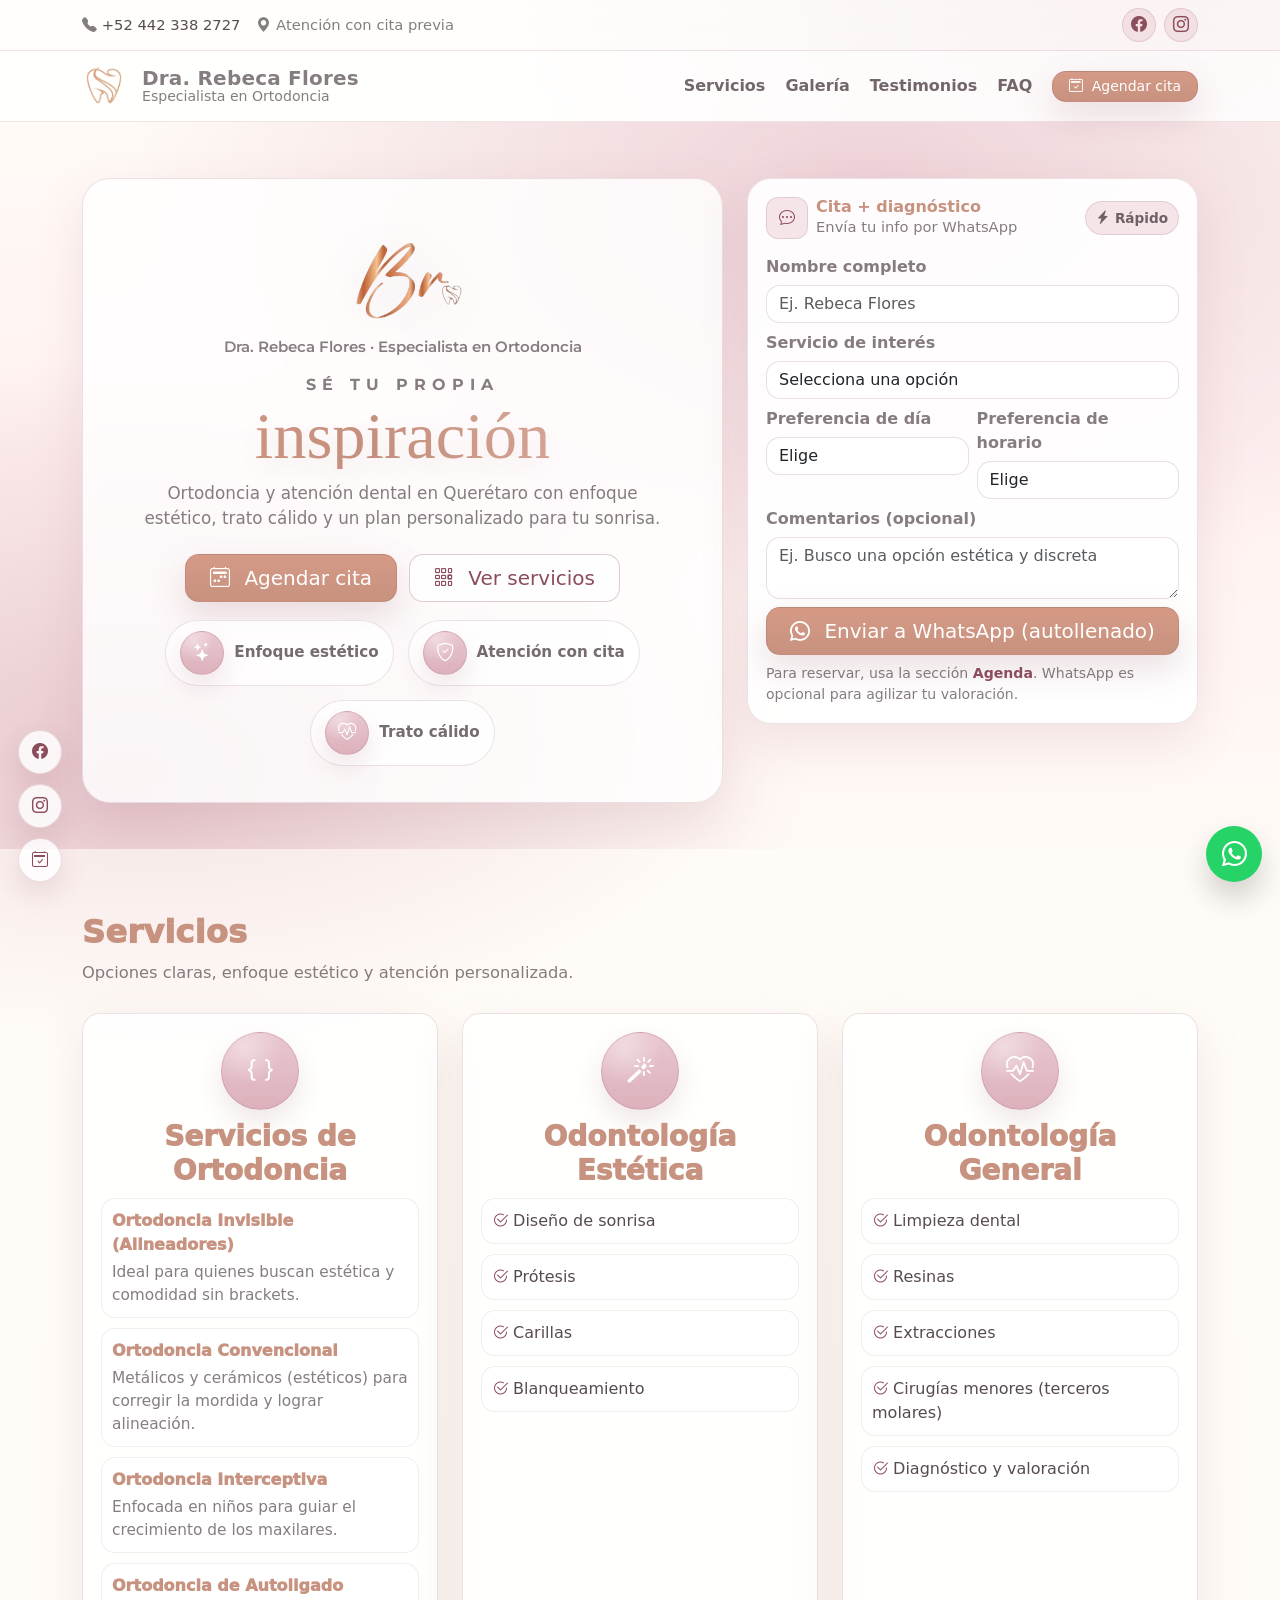
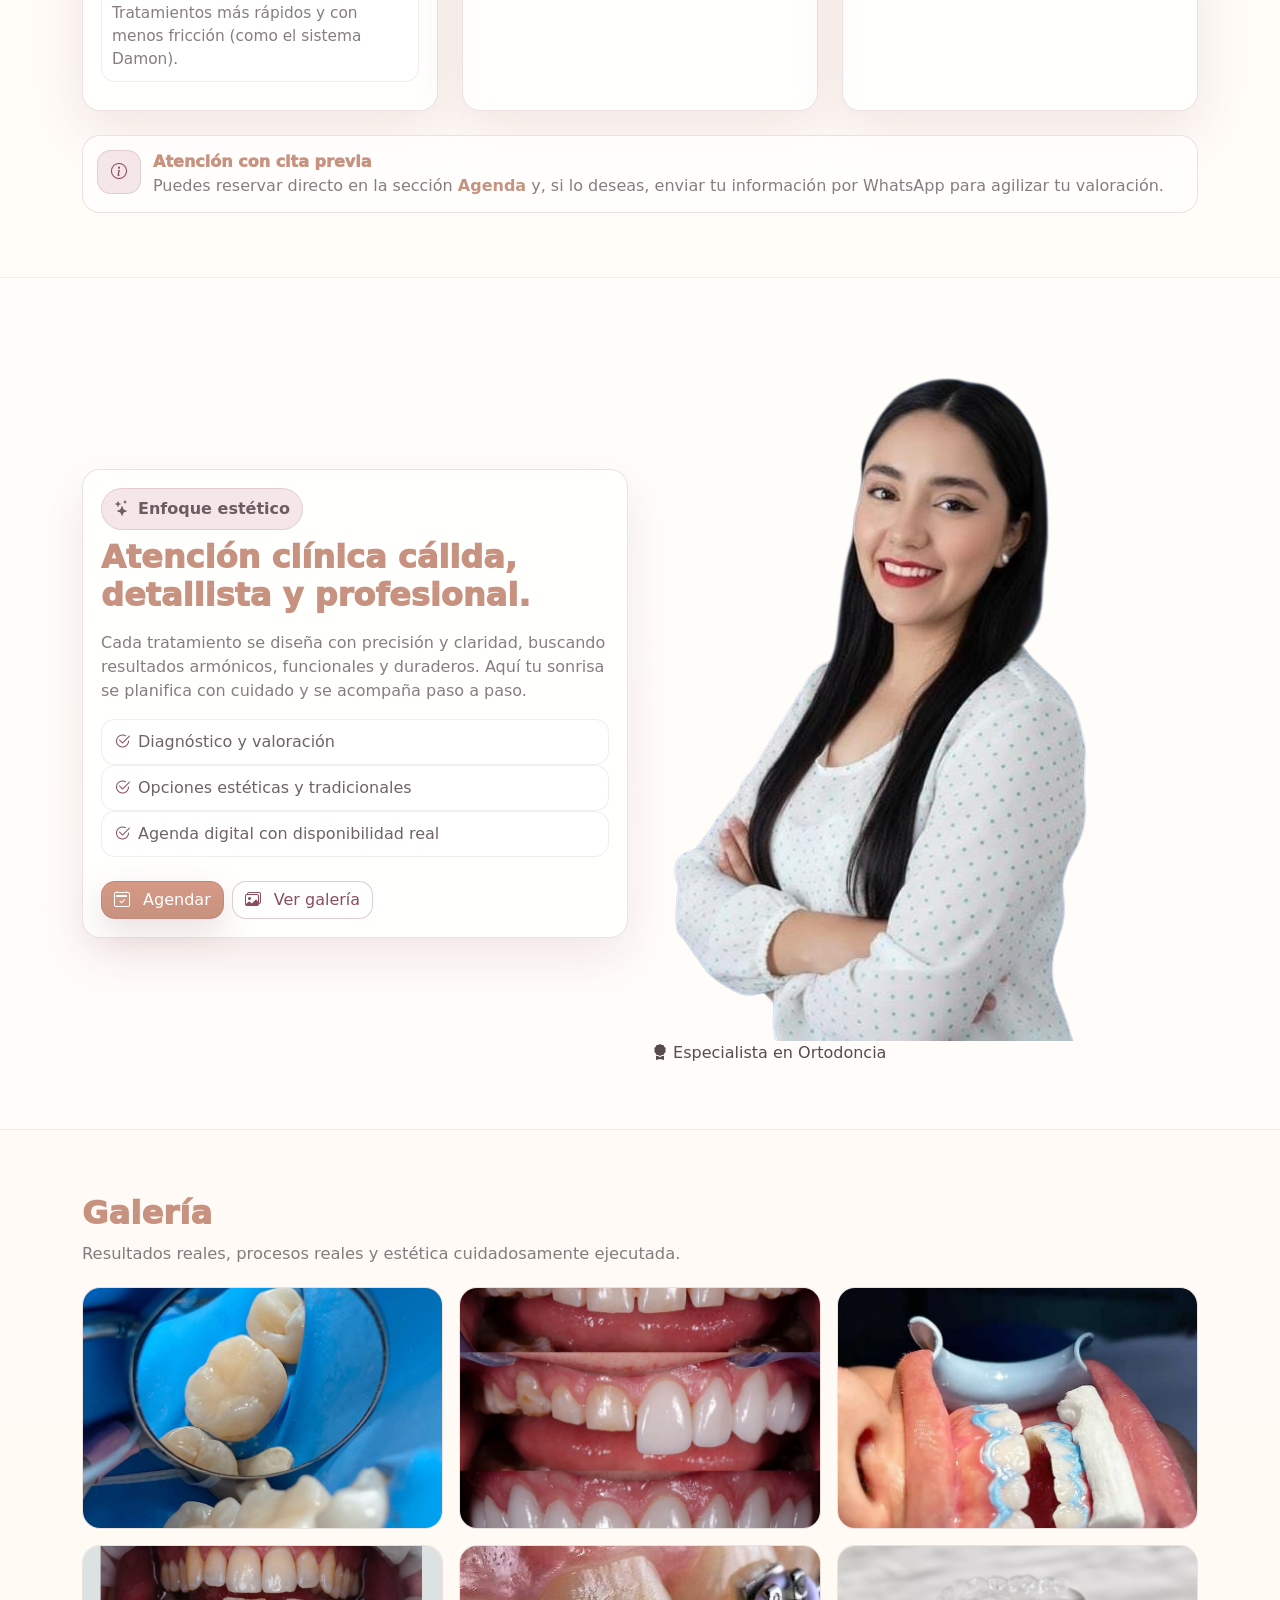
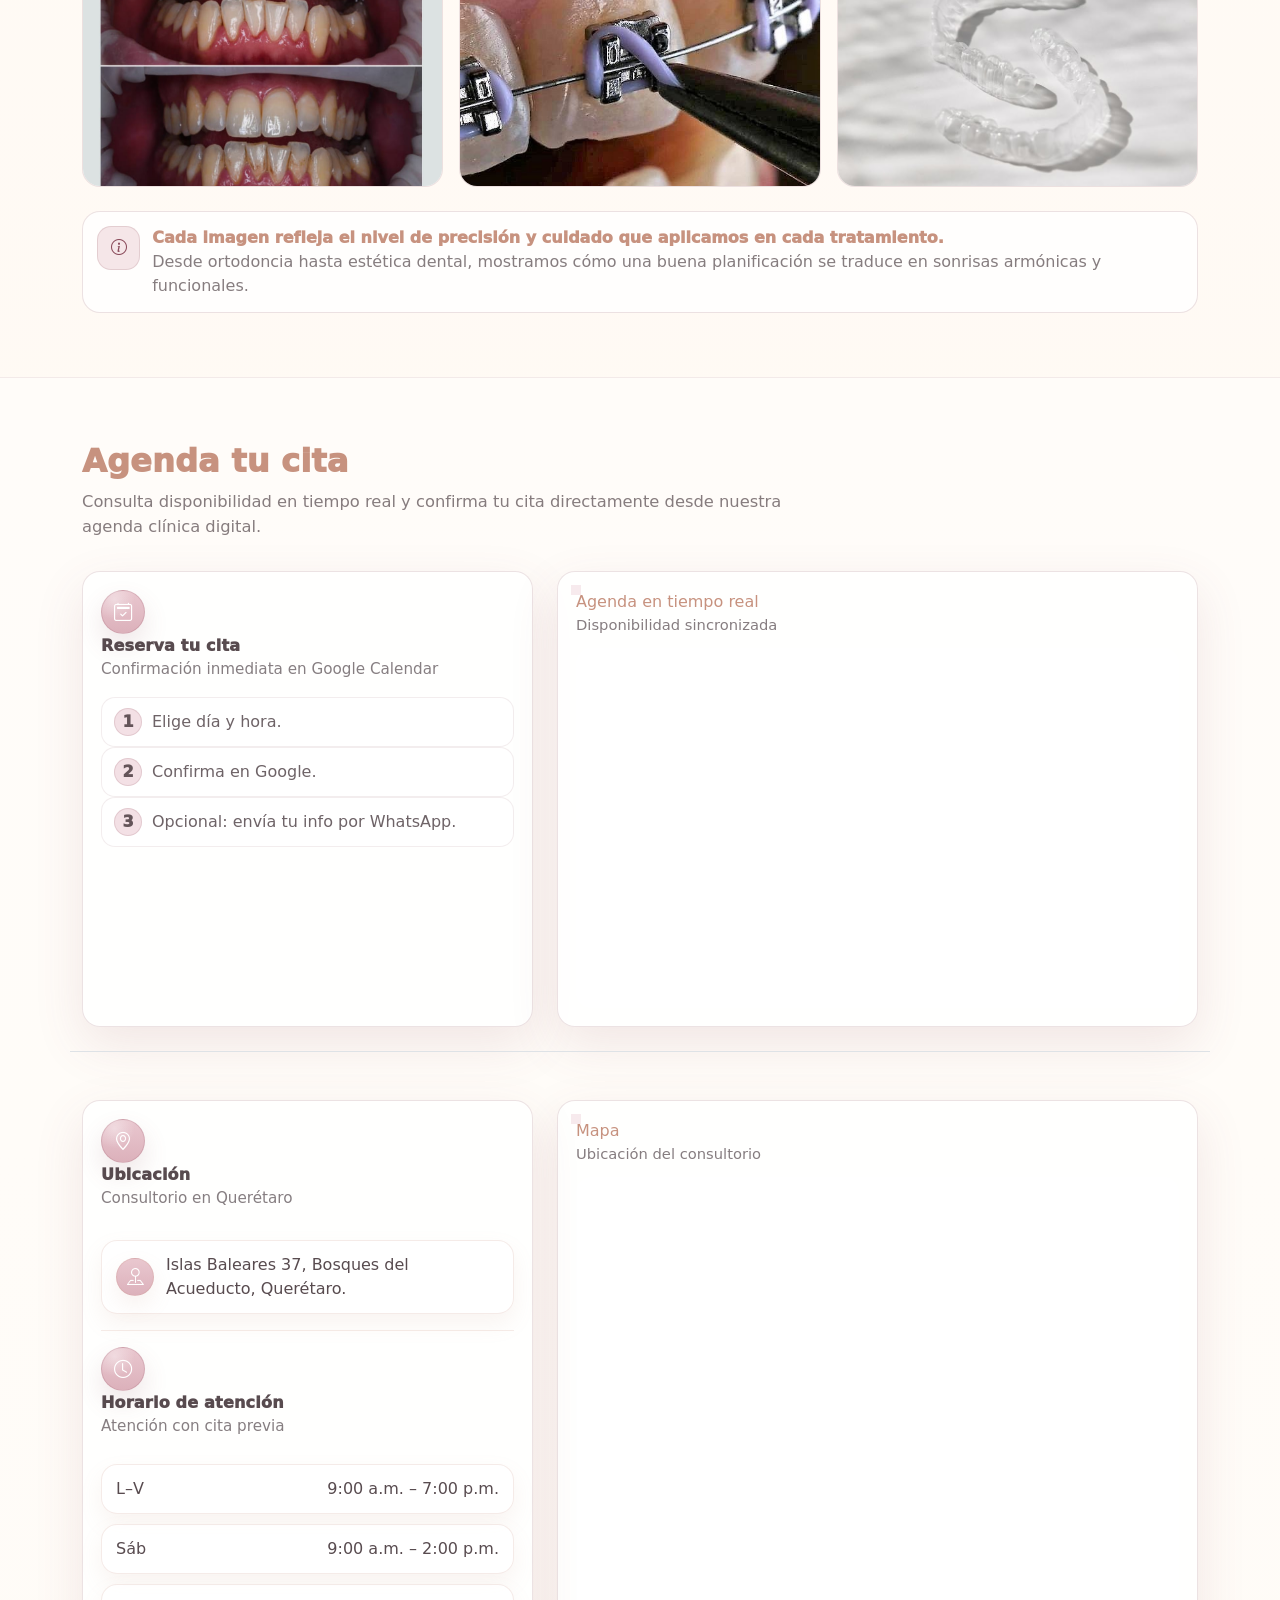
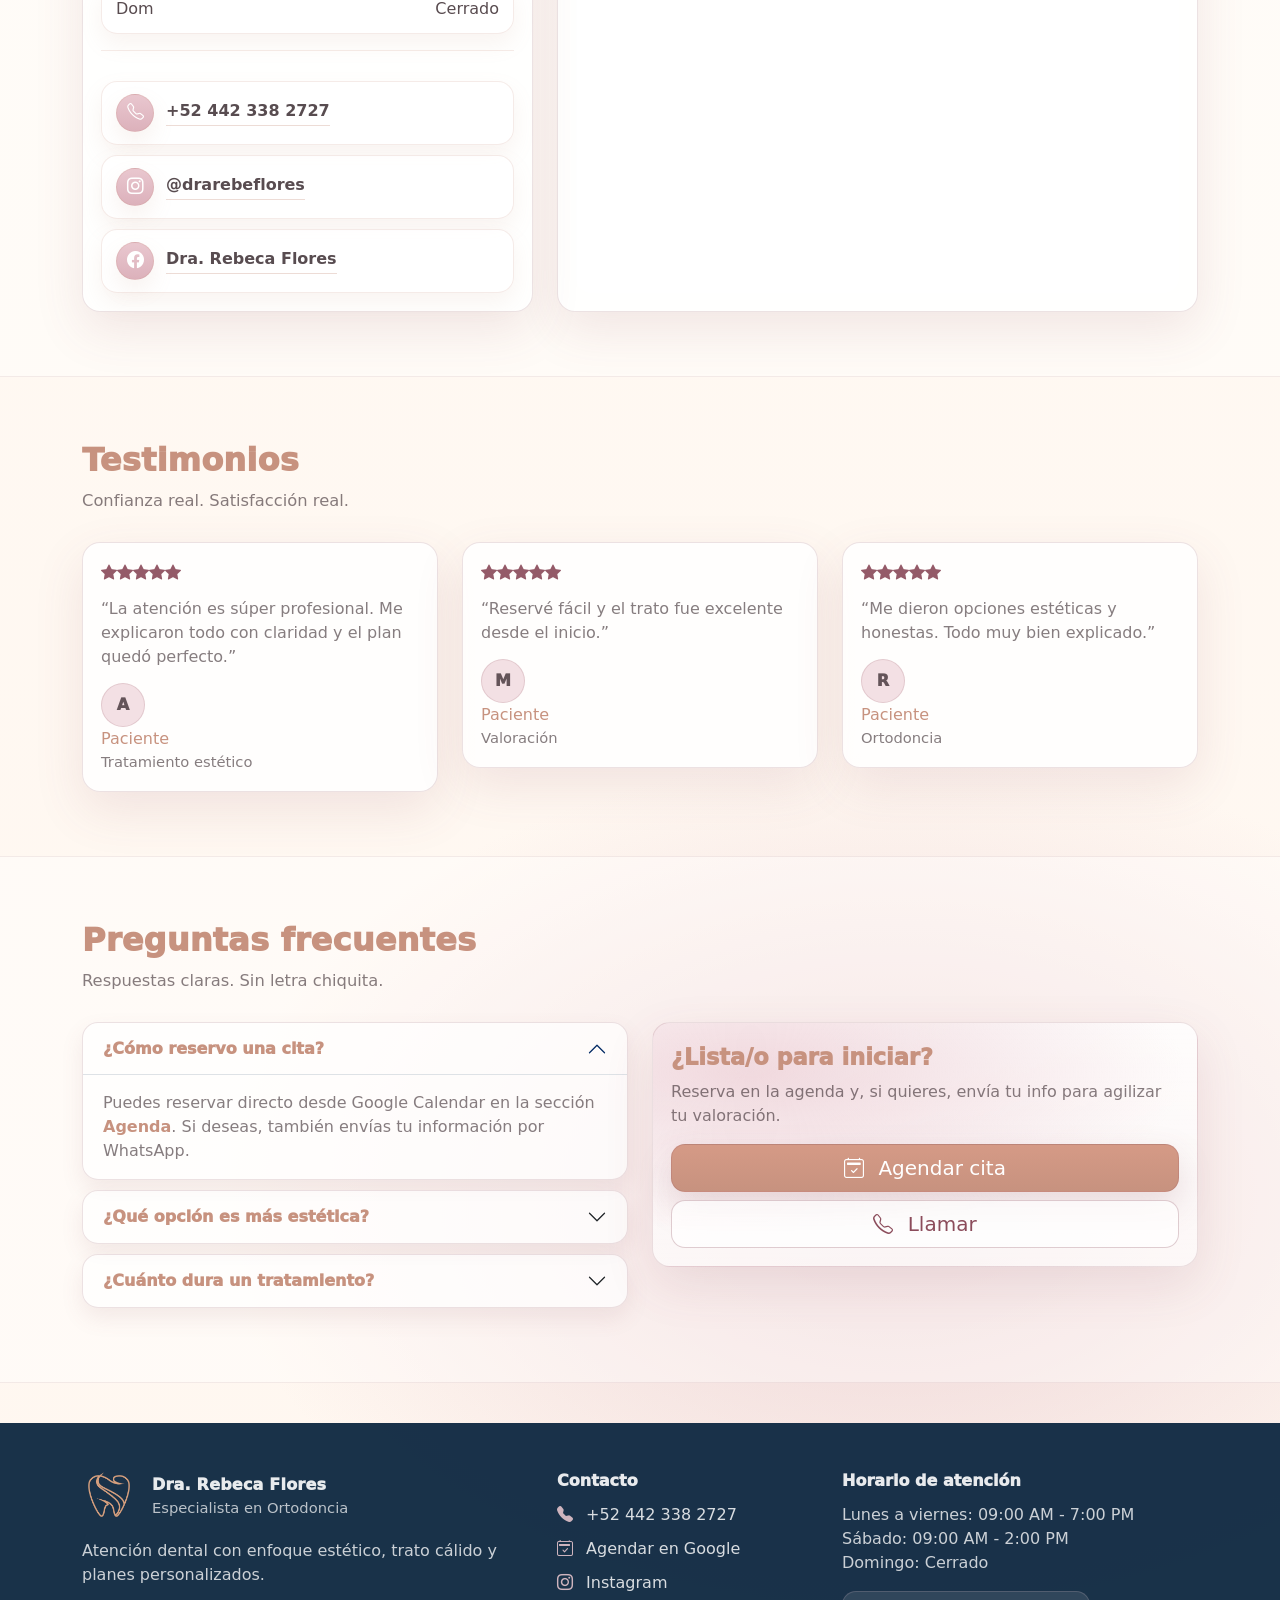
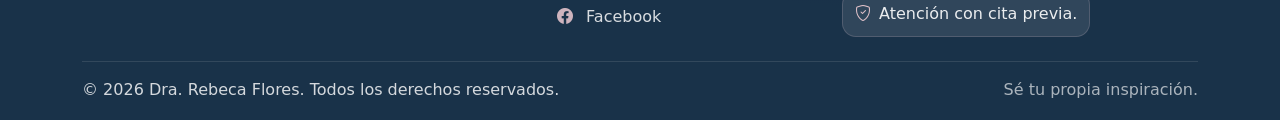
==== commit f38e2d8e: "Dra-Rebeca-Flores" ====
--- a/index.html
+++ b/index.html
@@ -102,7 +102,7 @@
         <div class="hero-left-card">
 
           <div class="hero-logo-wrap">
-            <img src="img/logo.png" alt="Logo Dra. Rebeca Flores" class="hero-logo">
+            <img src="img/logo-hero.png" alt="Logo Dra. Rebeca Flores" class="hero-logo">
             <div class="hero-logo-sub">Dra. Rebeca Flores · Especialista en Ortodoncia</div>
           </div>
 
@@ -342,7 +342,7 @@
 
         <div class="col-lg-6" data-aos="fade-left">
           <div class="about-image">
-            <img src="img/doctor.jpeg" alt="Consultorio / Dra. Rebeca Flores" class="img-fluid rounded-4">
+            <img src="img/Dra-Rebeca.png" alt="Consultorio / Dra. Rebeca Flores" class="img-fluid rounded-4">
             <div class="about-badge">
               <i class="bi bi-award-fill"></i> Especialista en Ortodoncia
             </div>
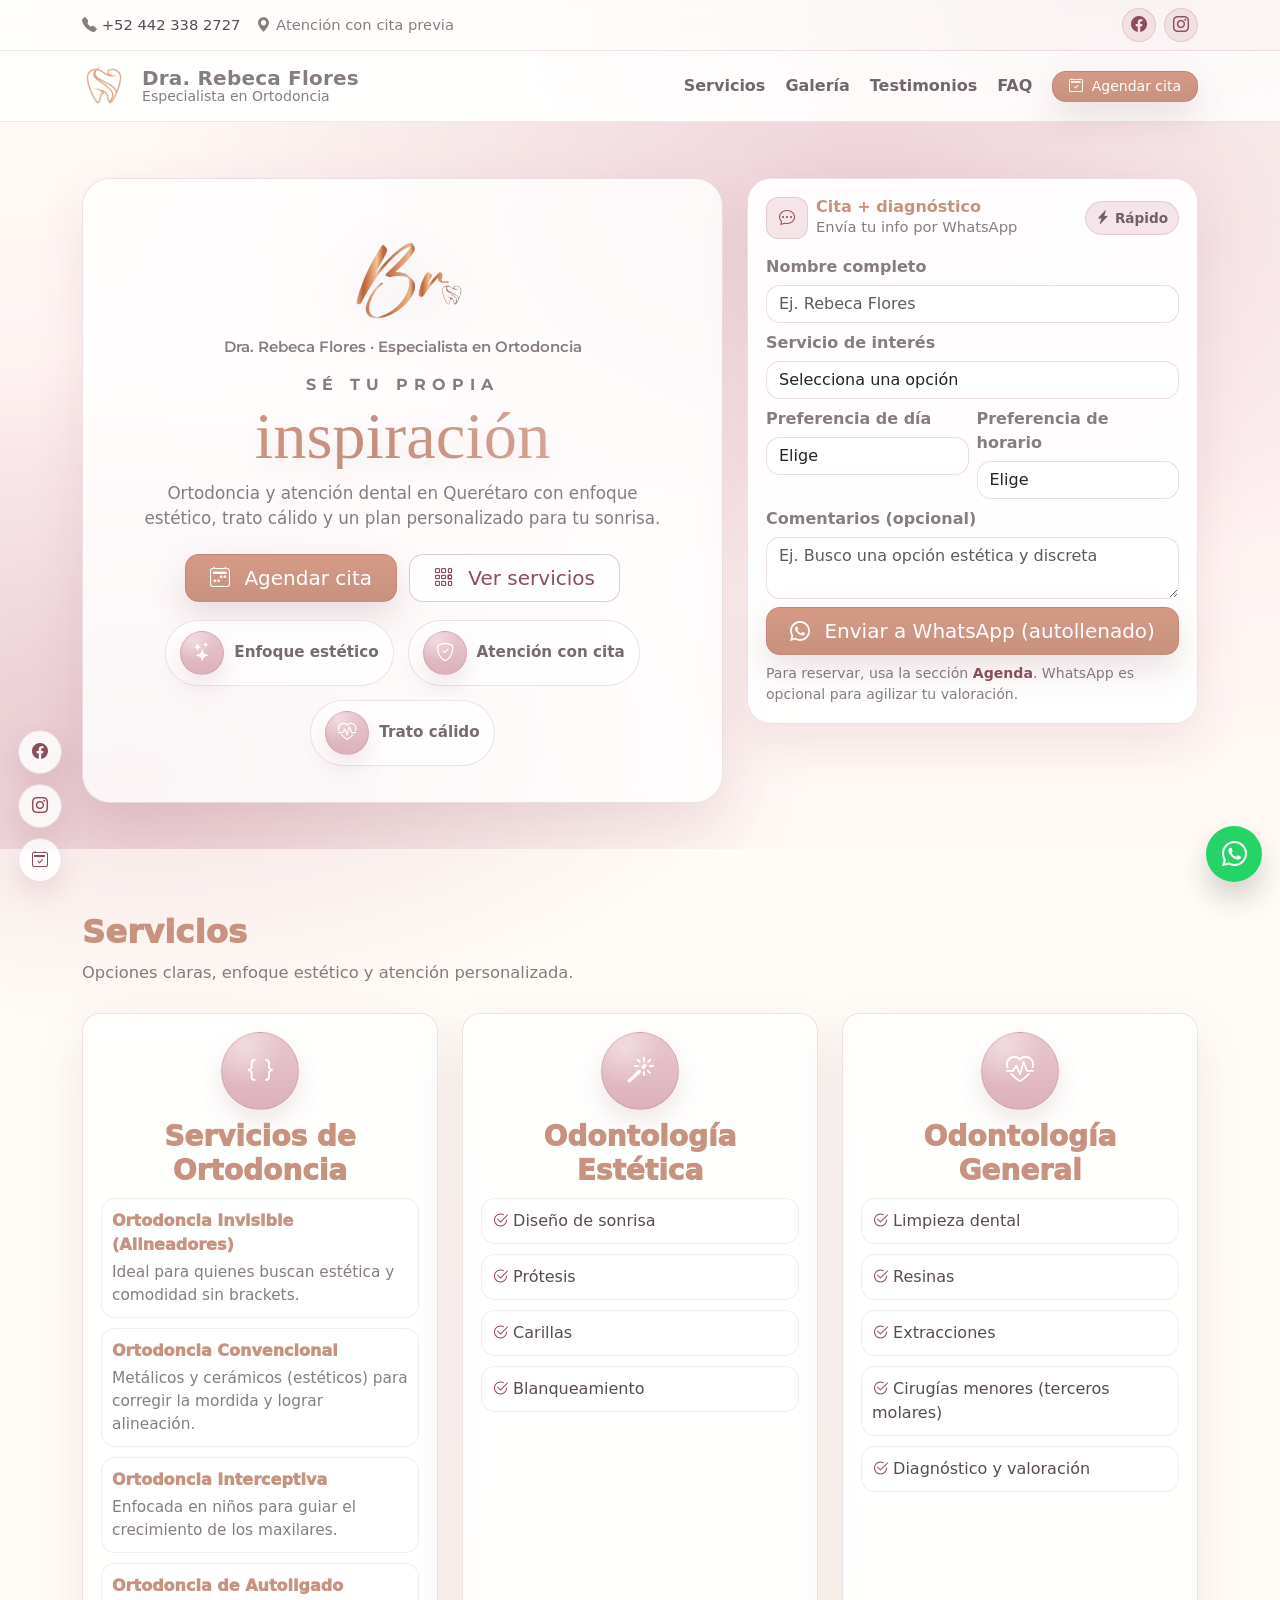
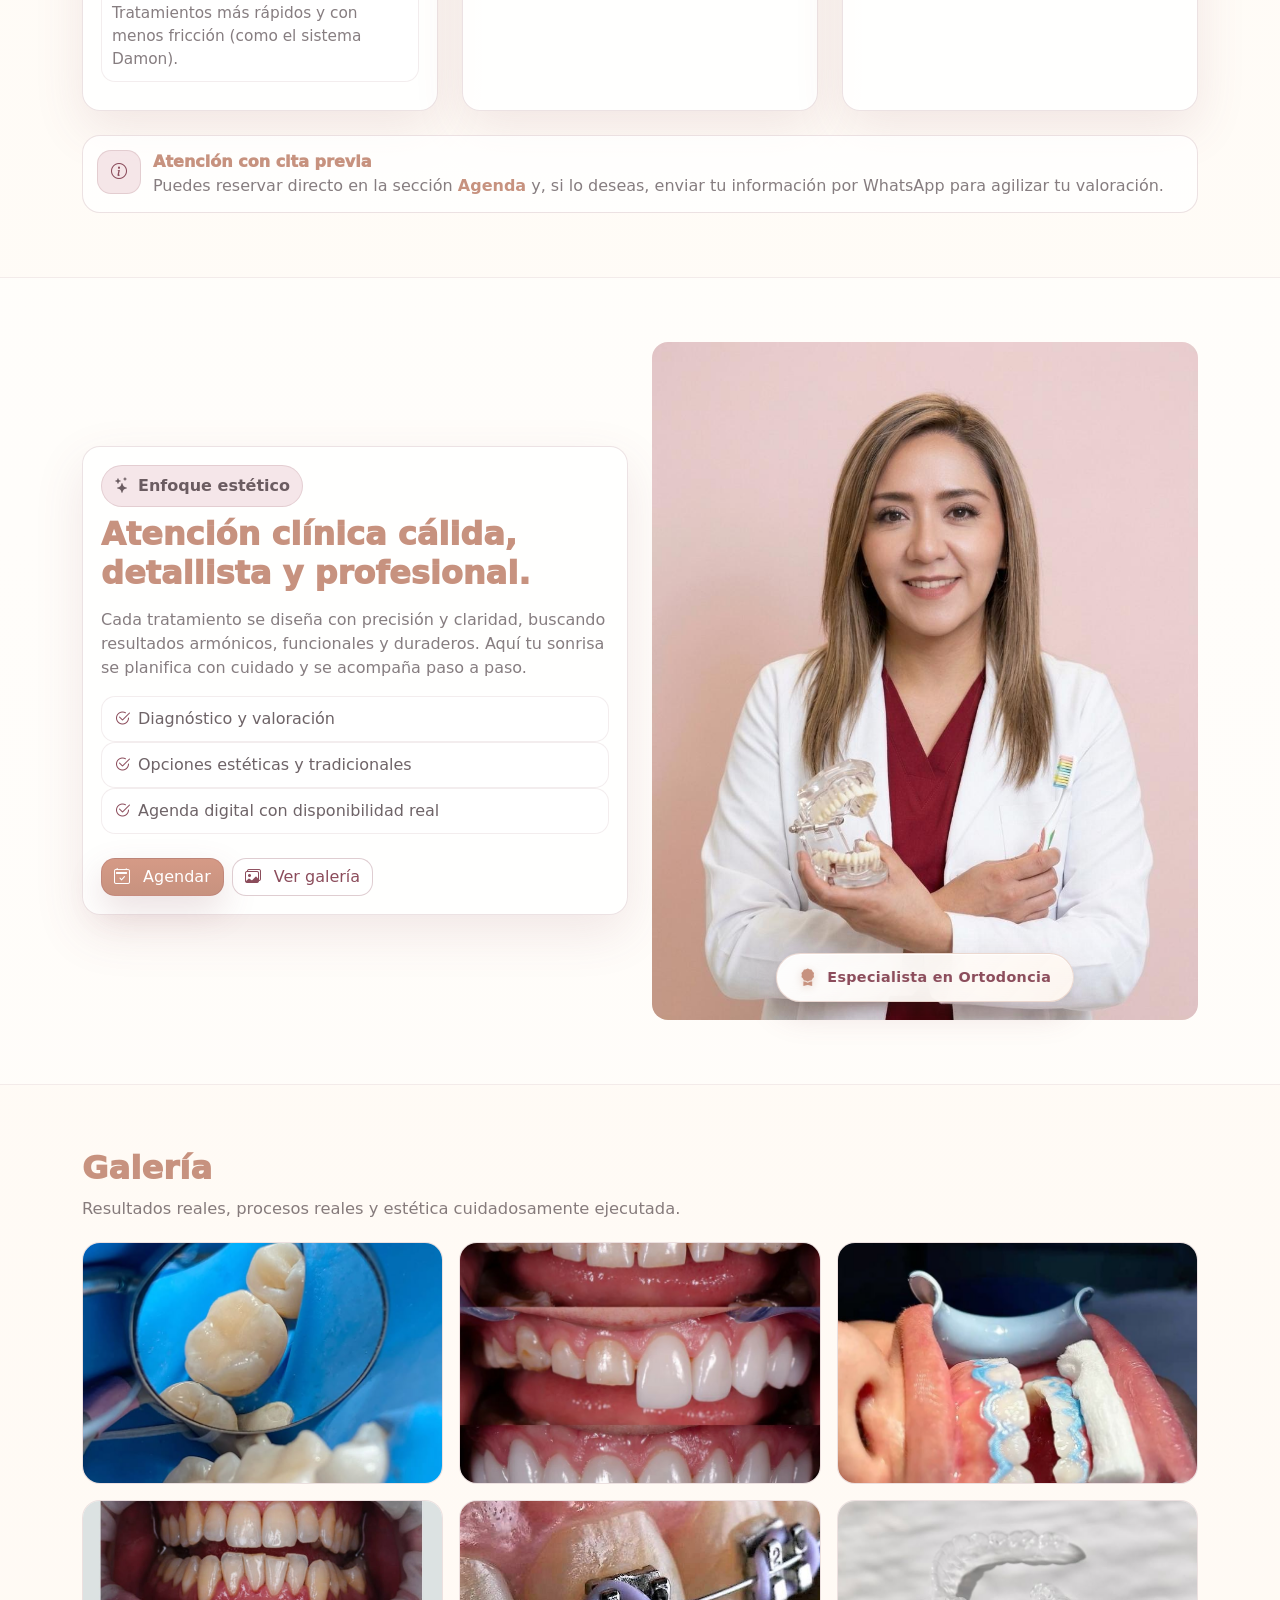
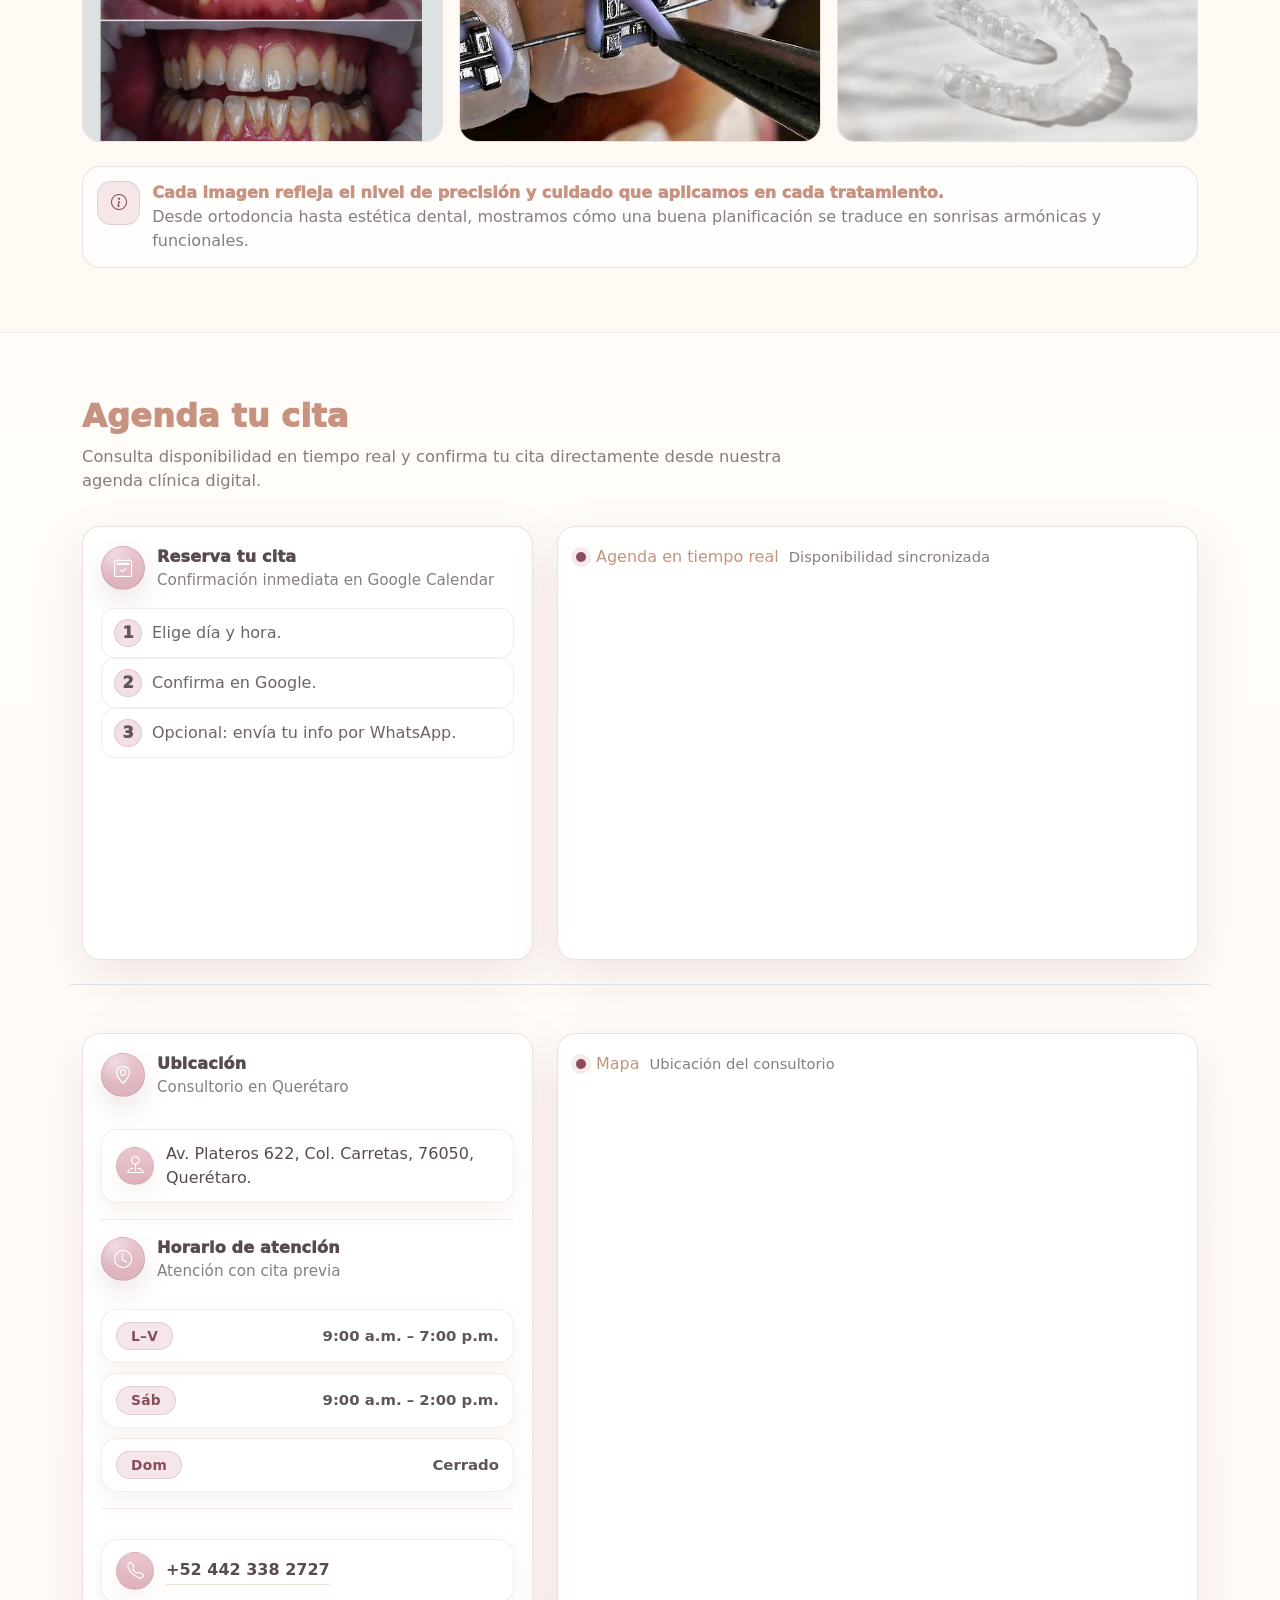
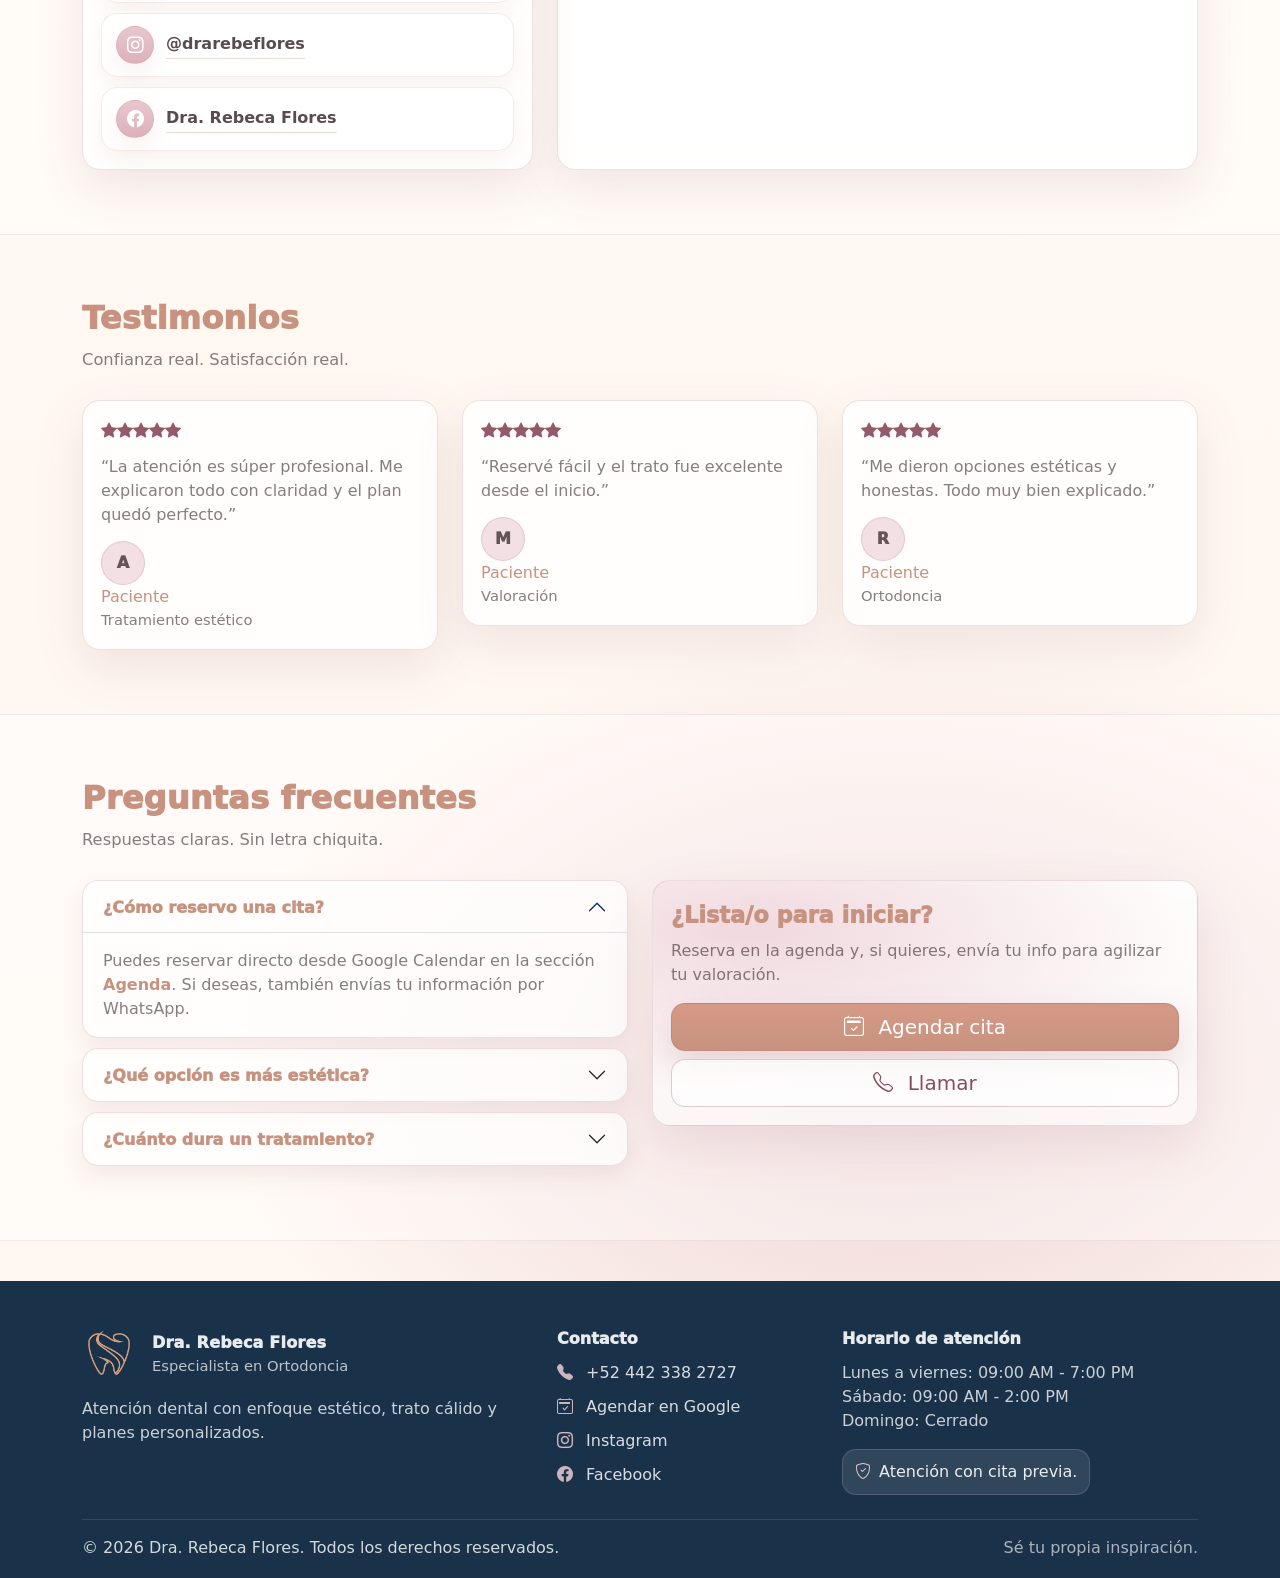
==== commit 69f1d839: "SEO avanzado, dirección actualizada y badge Especialista en Ortodoncia - Dirección cambiada a Av. Pl" ====
--- a/index.html
+++ b/index.html
@@ -6,37 +6,50 @@
 
   <!-- Primary SEO -->
   <title>Dra. Rebeca Flores | Especialista en Ortodoncia en Querétaro</title>
-  <meta name="description" content="Clínica de ortodoncia en Querétaro especializada en brackets estéticos, alineadores invisibles y corrección dental. Agenda tu cita con la Dra. Rebeca Flores.">
-  <meta name="keywords" content="ortodoncia queretaro, dra rebeca flores, brackets queretaro, alineadores invisibles, dentista queretaro, clinica dental, sonrisas, tratamiento dental">
+  <meta name="description" content="Clínica de ortodoncia en Querétaro, Col. Carretas. Especializada en brackets estéticos, alineadores invisibles y corrección dental. Agenda tu cita con la Dra. Rebeca Flores.">
+  <meta name="keywords" content="ortodoncia Querétaro, Dra Rebeca Flores ortodoncia, brackets Querétaro, alineadores invisibles Querétaro, dentista Querétaro, clínica dental Querétaro, ortodoncia Carretas Querétaro, ortodoncia Plateros Querétaro, brackets estéticos Querétaro, especialista ortodoncia Querétaro, diseño de sonrisa Querétaro, ortodoncia precio Querétaro, ortodoncia niños Querétaro, blanqueamiento dental Querétaro, carillas dentales Querétaro, tratamiento dental Querétaro, ortodoncia zona metropolitana Querétaro">
   <meta name="author" content="Dra. Rebeca Flores">
-  <meta name="robots" content="index, follow">
+  <meta name="robots" content="index, follow, max-snippet:-1, max-image-preview:large, max-video-preview:-1">
+
+  <!-- Canonical -->
+  <link rel="canonical" href="https://drarebecaflores.com/">
 
   <!-- Open Graph -->
   <meta property="og:title" content="Dra. Rebeca Flores | Ortodoncia en Querétaro">
-  <meta property="og:description" content="Ortodoncia estética y funcional en Querétaro. Atención especializada con agenda digital y resultados reales.">
-  <meta property="og:image" content="img/og-doctor.jpeg">
-  <meta property="og:url" content="https://tudominio.com">
+  <meta property="og:description" content="Ortodoncia estética y funcional en Querétaro, Col. Carretas. Brackets, alineadores invisibles y diseño de sonrisa con atención personalizada.">
+  <meta property="og:image" content="https://drarebecaflores.com/img/logo.png">
+  <meta property="og:image:width" content="800">
+  <meta property="og:image:height" content="800">
+  <meta property="og:image:alt" content="Logo Dra. Rebeca Flores – Ortodoncia Querétaro">
+  <meta property="og:url" content="https://drarebecaflores.com/">
   <meta property="og:type" content="website">
-
-  <!-- Twitter -->
+  <meta property="og:locale" content="es_MX">
+  <meta property="og:site_name" content="Dra. Rebeca Flores – Ortodoncia Querétaro">
+
+  <!-- Twitter Card -->
   <meta name="twitter:card" content="summary_large_image">
   <meta name="twitter:title" content="Dra. Rebeca Flores | Ortodoncia en Querétaro">
   <meta name="twitter:description" content="Especialista en ortodoncia, brackets estéticos y alineadores invisibles en Querétaro. Agenda tu cita en línea.">
-  <meta name="twitter:image" content="img/og-doctor.jpeg">
-
-  <!-- Local SEO -->
+  <meta name="twitter:image" content="https://drarebecaflores.com/img/logo.png">
+  <meta name="twitter:image:alt" content="Dra. Rebeca Flores – Ortodoncia Querétaro">
+
+  <!-- Local SEO & Geo -->
   <meta name="geo.region" content="MX-QUE">
-  <meta name="geo.placename" content="Querétaro">
+  <meta name="geo.placename" content="Querétaro, Querétaro">
   <meta name="geo.position" content="20.5888;-100.3899">
   <meta name="ICBM" content="20.5888, -100.3899">
 
   <link rel="preconnect" href="https://fonts.googleapis.com">
   <link rel="preconnect" href="https://fonts.gstatic.com" crossorigin>
   <link href="https://fonts.googleapis.com/css2?family=Montserrat:wght@400;600;700;800&family=Allura&display=swap" rel="stylesheet">
-  <link rel="icon" type="image/png" href="img/logo.png">
+
+  <!-- Favicons -->
   <link rel="icon" type="image/png" sizes="32x32" href="img/logo.png">
   <link rel="icon" type="image/png" sizes="16x16" href="img/logo.png">
-  <link rel="apple-touch-icon" href="img/logo.png">
+  <link rel="shortcut icon" href="img/logo.png">
+  <link rel="apple-touch-icon" sizes="180x180" href="img/logo.png">
+  <meta name="msapplication-TileImage" content="img/logo.png">
+  <meta name="theme-color" content="#c7927f">
 
   <link href="https://cdn.jsdelivr.net/npm/bootstrap@5.3.3/dist/css/bootstrap.min.css" rel="stylesheet">
   <link href="https://cdn.jsdelivr.net/npm/bootstrap-icons@1.11.3/font/bootstrap-icons.min.css" rel="stylesheet">
@@ -476,7 +489,7 @@
             <div class="contact-mini">
               <div class="contact-mini-row">
                 <i class="bi bi-pin-map"></i>
-                <span>Islas Baleares 37, Bosques del Acueducto, Querétaro.</span>
+                <span>Av. Plateros 622, Col. Carretas, 76050, Querétaro.</span>
               </div>
             </div>
 
@@ -538,10 +551,10 @@
             </div>
 
             <iframe
-              src="https://www.google.com/maps?q=Islas%20Baleares%2037%20Bosques%20del%20Acueducto%20Quer%C3%A9taro&output=embed"
+              src="https://www.google.com/maps?q=Avenida%20Plateros%20622%2C%20Colonia%20Carretas%2C%2076050%20Quer%C3%A9taro%2C%20M%C3%A9xico&output=embed"
               loading="lazy"
               referrerpolicy="no-referrer-when-downgrade"
-              title="Mapa consultorio">
+              title="Mapa consultorio Dra. Rebeca Flores – Av. Plateros 622, Col. Carretas, Querétaro">
             </iframe>
           </div>
         </div>
@@ -773,16 +786,39 @@
   {
     "@context": "https://schema.org",
     "@type": "Dentist",
-    "name": "Dra. Rebeca Flores",
-    "image": "https://tudominio.com/img/logo.png",
-    "url": "https://tudominio.com",
+    "name": "Dra. Rebeca Flores – Ortodoncia Querétaro",
+    "description": "Clínica de ortodoncia en Querétaro especializada en brackets estéticos, alineadores invisibles, diseño de sonrisa y odontología general.",
+    "image": "https://drarebecaflores.com/img/logo.png",
+    "url": "https://drarebecaflores.com",
     "telephone": "+524423382727",
+    "priceRange": "$$",
     "address": {
       "@type": "PostalAddress",
+      "streetAddress": "Avenida Plateros 622, Col. Carretas",
       "addressLocality": "Querétaro",
-      "addressRegion": "QRO",
+      "addressRegion": "Querétaro",
+      "postalCode": "76050",
       "addressCountry": "MX"
     },
+    "geo": {
+      "@type": "GeoCoordinates",
+      "latitude": 20.5888,
+      "longitude": -100.3899
+    },
+    "openingHoursSpecification": [
+      {
+        "@type": "OpeningHoursSpecification",
+        "dayOfWeek": ["Monday","Tuesday","Wednesday","Thursday","Friday"],
+        "opens": "09:00",
+        "closes": "19:00"
+      },
+      {
+        "@type": "OpeningHoursSpecification",
+        "dayOfWeek": "Saturday",
+        "opens": "09:00",
+        "closes": "14:00"
+      }
+    ],
     "sameAs": [
       "https://www.facebook.com/share/1Ah9Tnj5e5/",
       "https://www.instagram.com/drarebeflores"
--- a/styles.css
+++ b/styles.css
@@ -892,3 +892,85 @@
     padding: 12px 12px;
   }
 }
+
+/* =========================================================
+   BOOKING HEAD FLEX
+   ========================================================= */
+.booking-head{
+  display: flex;
+  align-items: center;
+  gap: 12px;
+}
+
+/* =========================================================
+   CALENDAR EMBED HEAD
+   ========================================================= */
+.calendar-embed-head{
+  display: flex;
+  align-items: center;
+  gap: 10px;
+}
+
+/* =========================================================
+   HOURS BADGE + TIME
+   ========================================================= */
+.hours-badge{
+  font-weight: 900;
+  color: var(--rosewood);
+  background: rgba(233,199,207,.45);
+  border: 1px solid rgba(139,76,91,.16);
+  border-radius: 999px;
+  padding: 3px 14px;
+  font-size: .86rem;
+  letter-spacing: .02em;
+  white-space: nowrap;
+}
+.hours-time{
+  font-weight: 700;
+  color: rgba(60,47,51,.82);
+  font-size: .93rem;
+}
+
+/* =========================================================
+   ABOUT IMAGE + BADGE PREMIUM
+   ========================================================= */
+.about-image{
+  position: relative;
+  display: block;
+}
+.about-badge{
+  position: absolute;
+  bottom: 18px;
+  left: 50%;
+  transform: translateX(-50%);
+  display: inline-flex;
+  align-items: center;
+  gap: 10px;
+  background: linear-gradient(135deg, rgba(255,255,255,.96) 0%, rgba(255,247,240,.93) 100%);
+  backdrop-filter: blur(14px);
+  -webkit-backdrop-filter: blur(14px);
+  border: 1.5px solid rgba(199,146,127,.32);
+  border-radius: 999px;
+  padding: 10px 22px;
+  font-weight: 800;
+  font-size: .9rem;
+  color: var(--rosewood);
+  letter-spacing: .02em;
+  white-space: nowrap;
+  box-shadow:
+    0 12px 32px rgba(139,76,91,.18),
+    0 2px 8px rgba(0,0,0,.06),
+    inset 0 1px 0 rgba(255,255,255,.85);
+}
+.about-badge i{
+  color: var(--rose);
+  font-size: 1.1rem;
+  filter: drop-shadow(0 2px 4px rgba(199,146,127,.35));
+}
+@media (max-width: 576px){
+  .about-badge{
+    font-size: .82rem;
+    padding: 8px 16px;
+    bottom: 12px;
+  }
+}
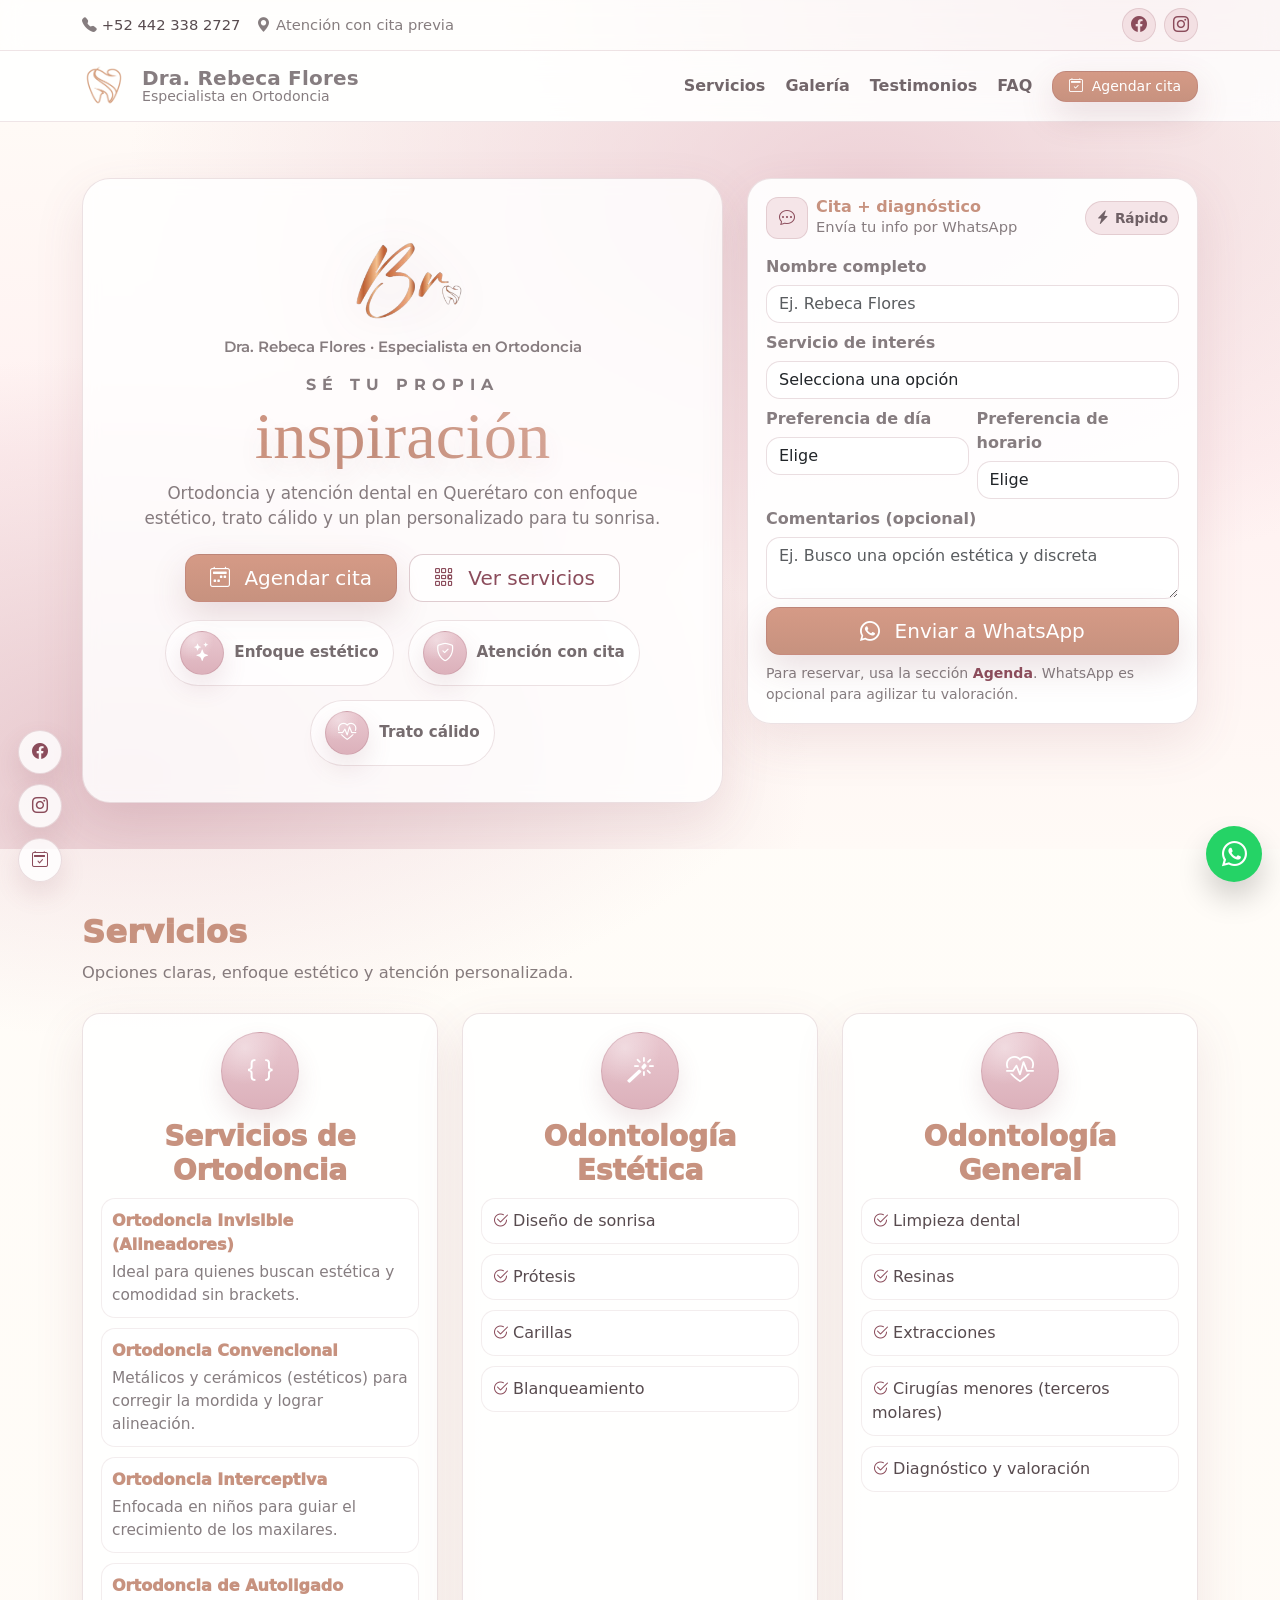
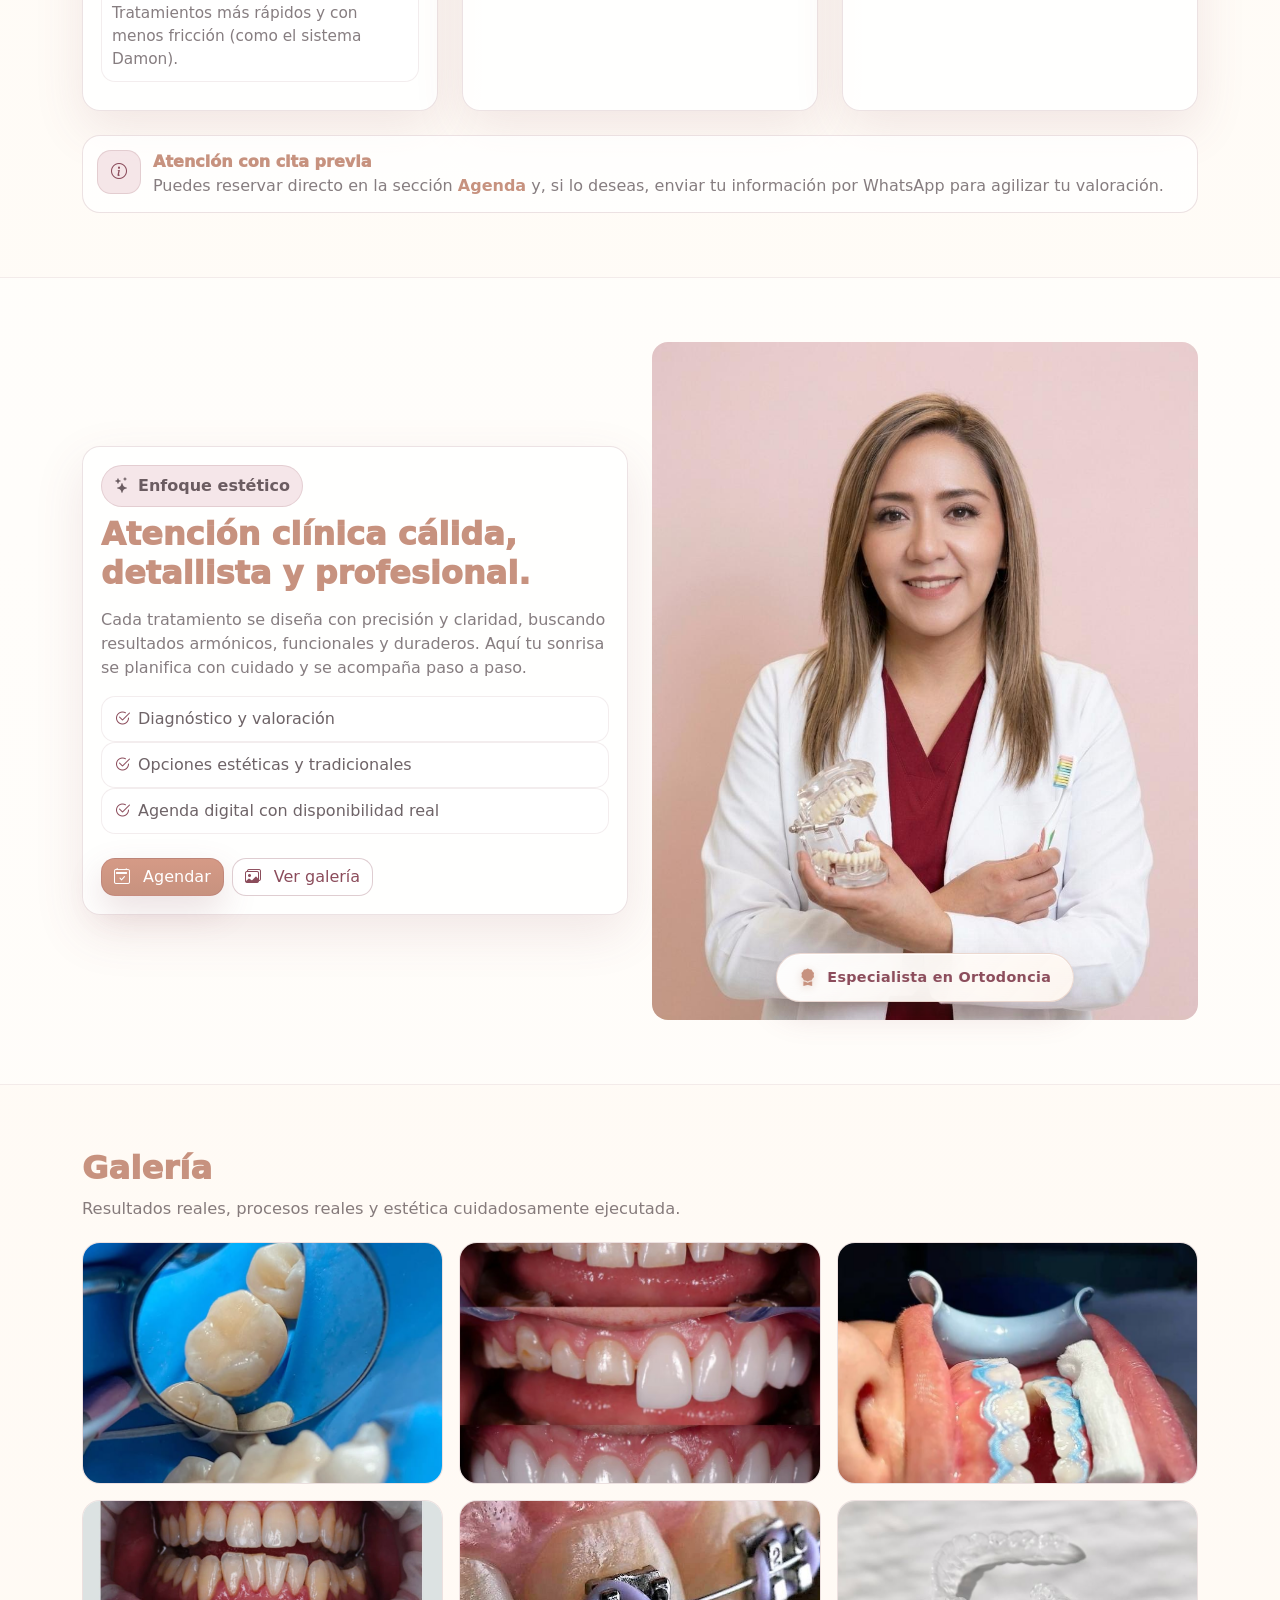
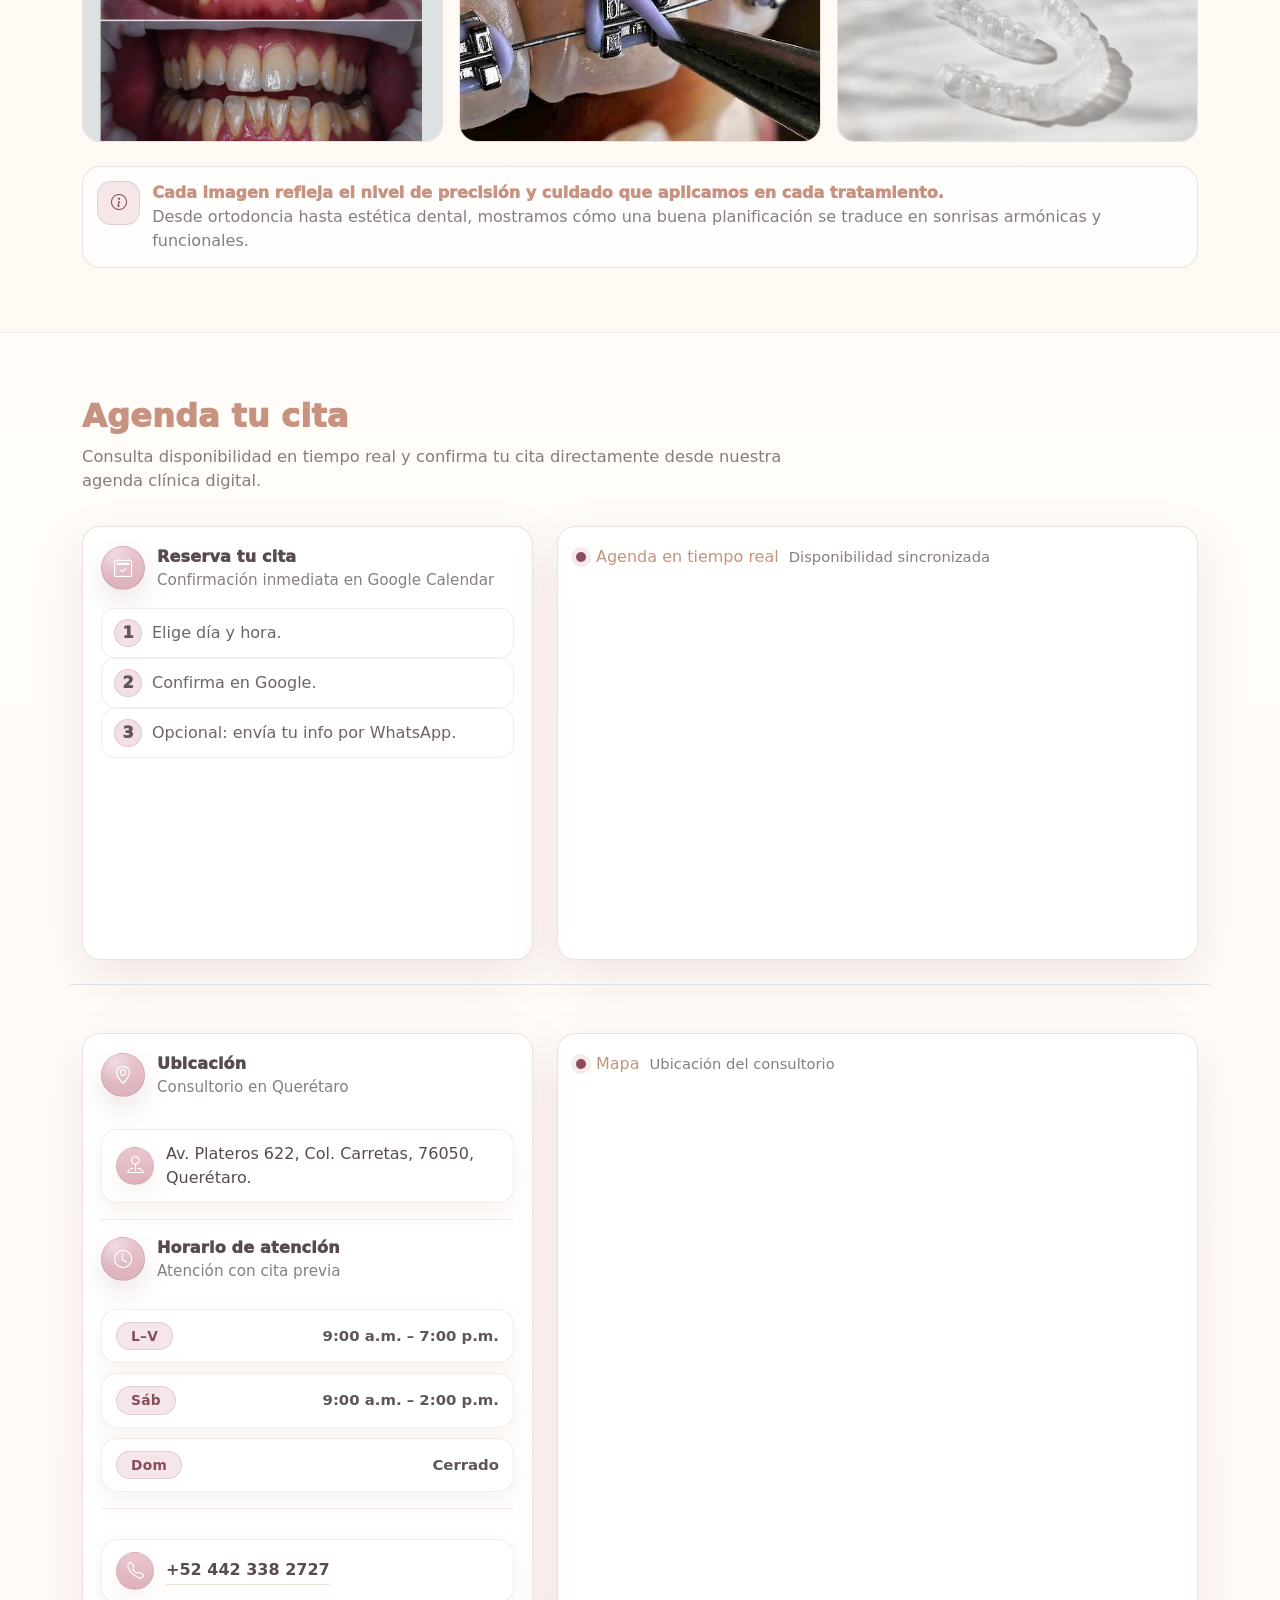
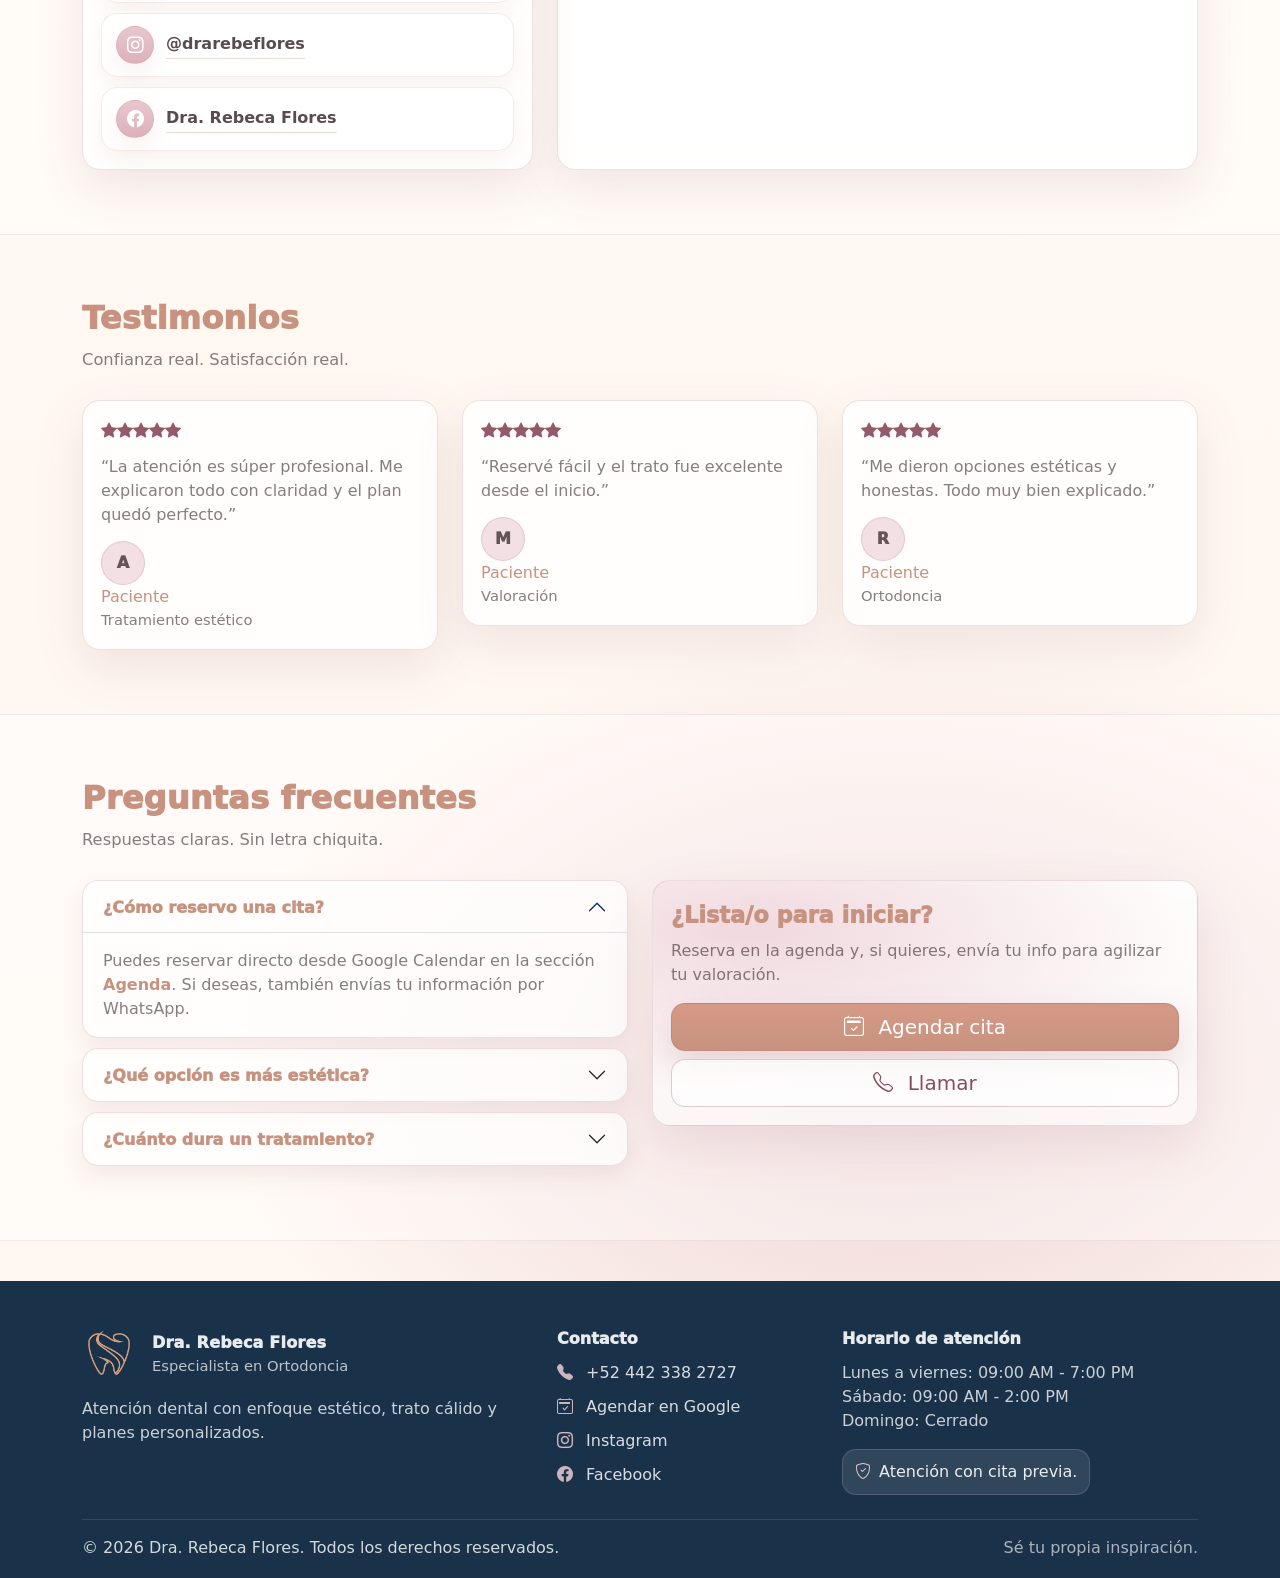
==== commit 0179a95c: "Actualización manual en index.html Co-Authored-By: Claude Sonnet 4.6 <noreply@anthropic.com>" ====
--- a/index.html
+++ b/index.html
@@ -220,7 +220,7 @@
 
               <div class="col-12 d-grid mt-2">
                 <button class="btn btn-accent btn-lg" type="submit">
-                  <i class="bi bi-whatsapp me-2"></i> Enviar a WhatsApp (autollenado)
+                  <i class="bi bi-whatsapp me-2"></i> Enviar a WhatsApp
                 </button>
               </div>
 
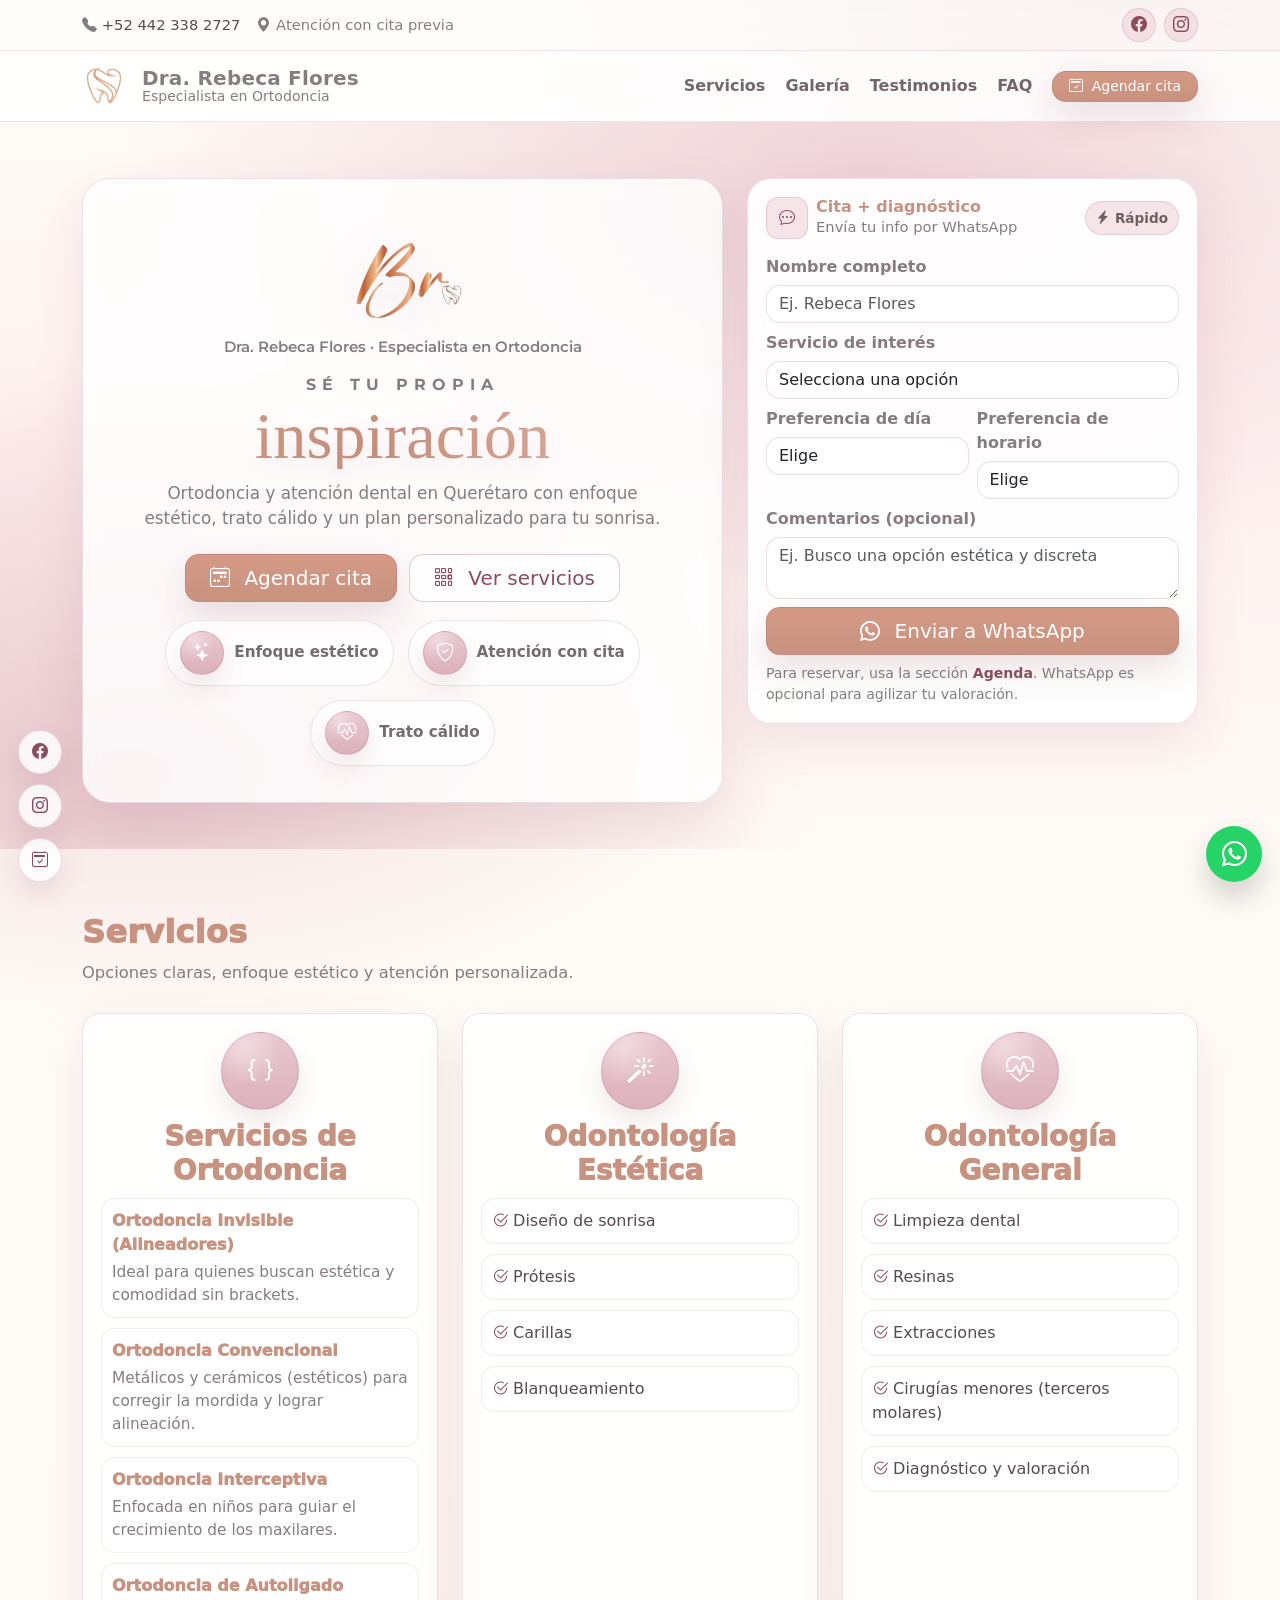
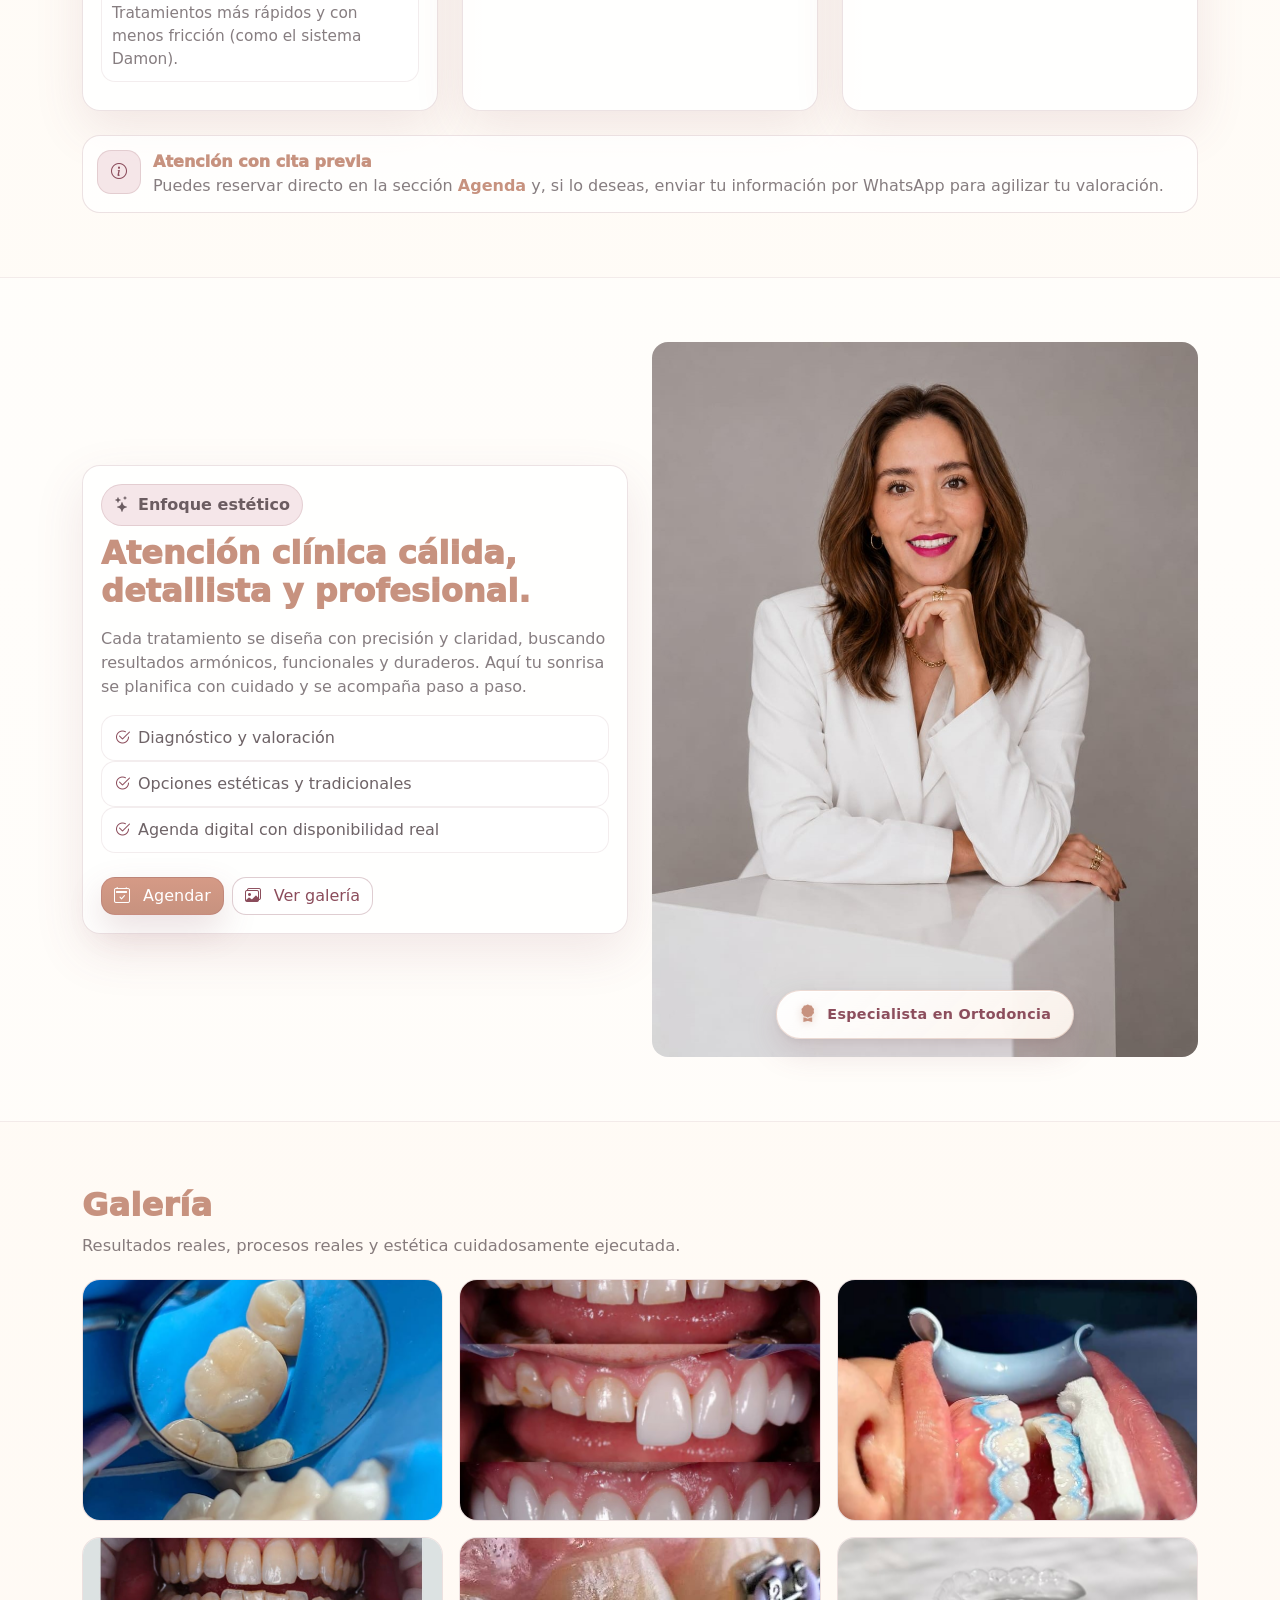
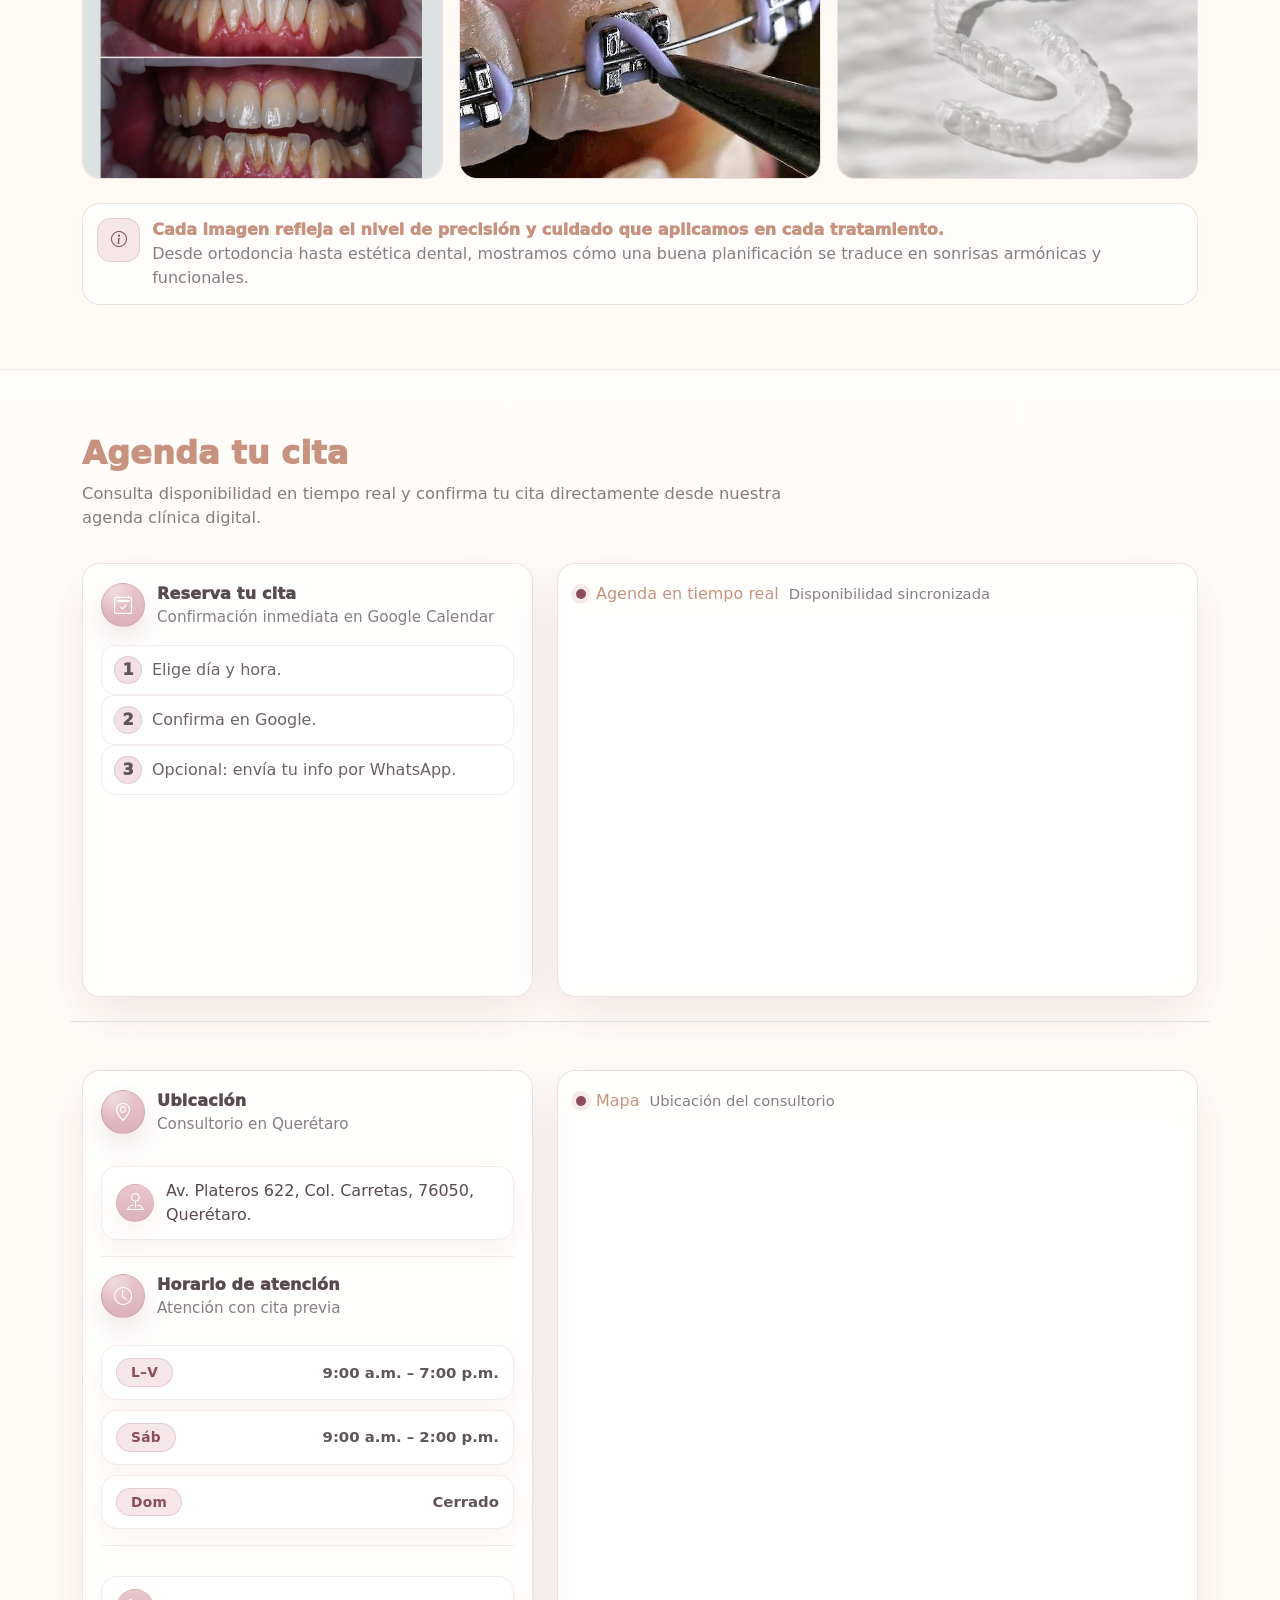
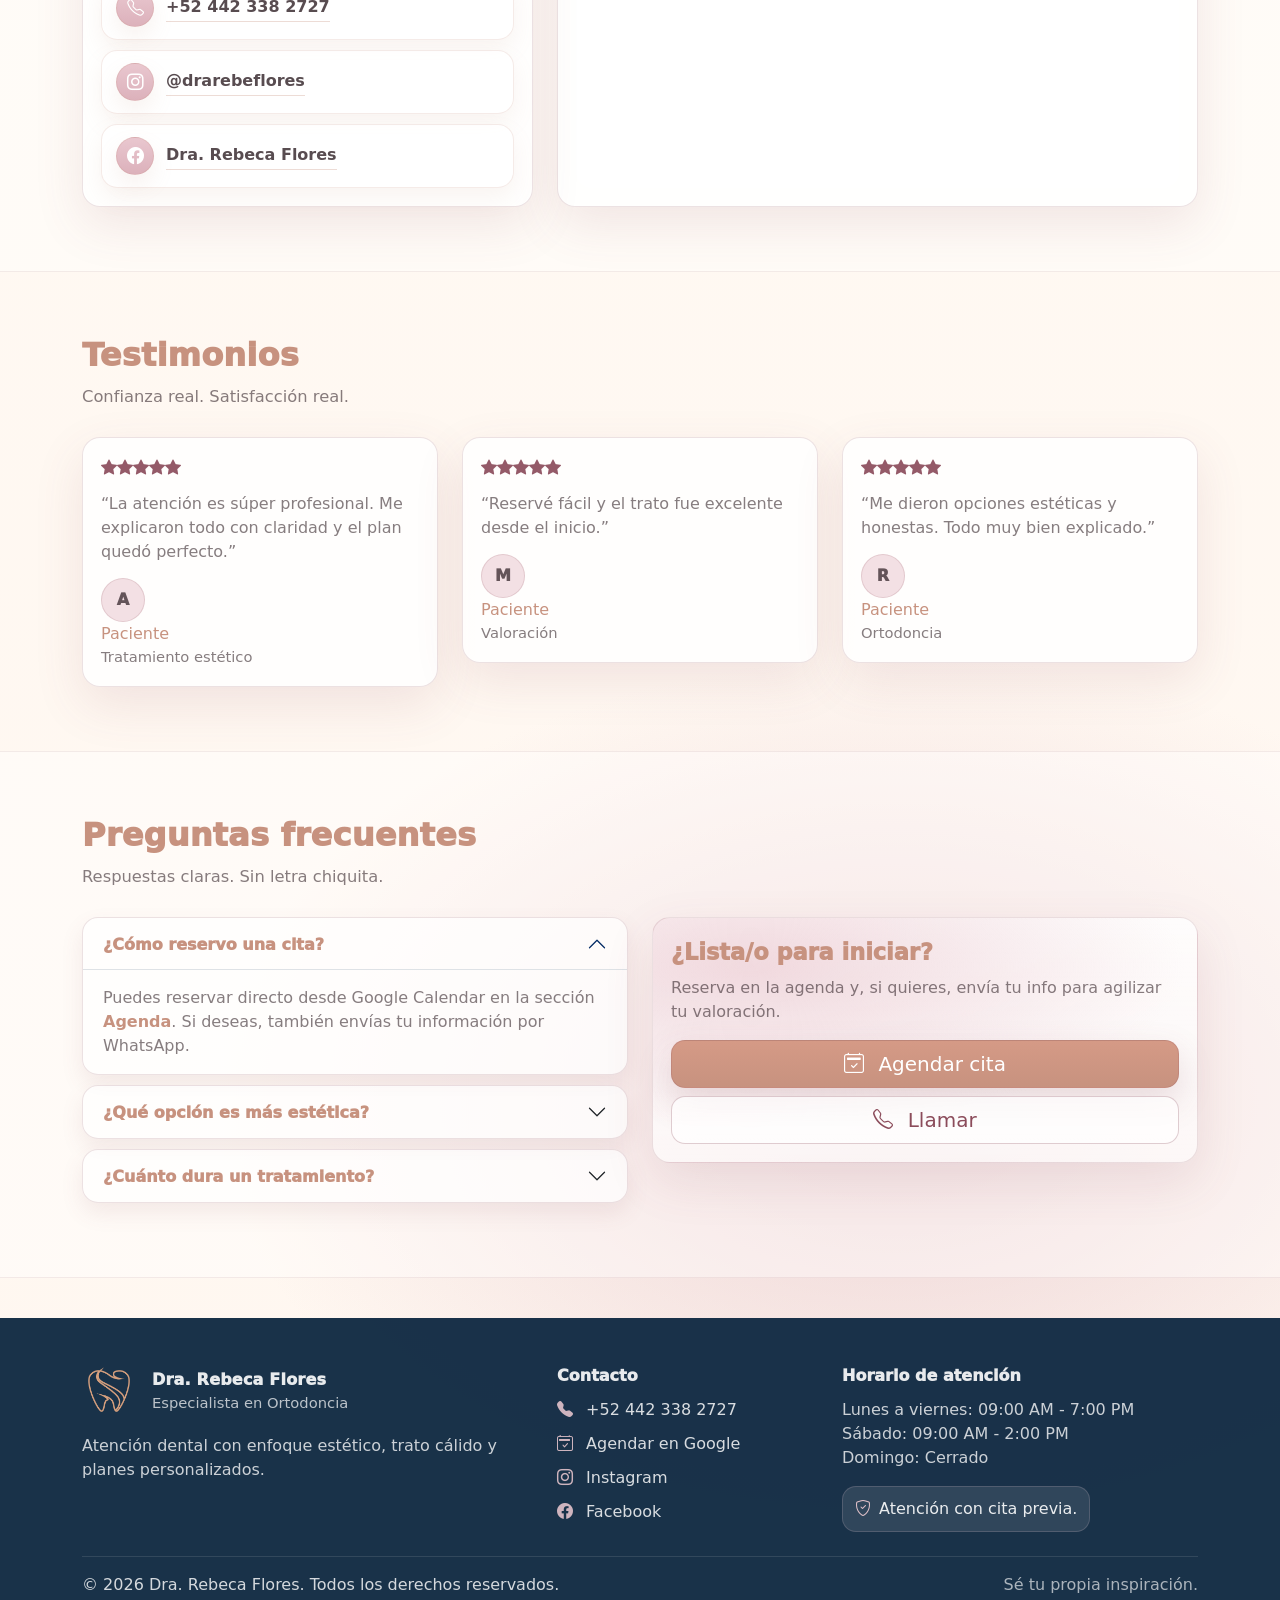
==== commit 4072d821: "dra-rebeca" ====
--- a/index.html
+++ b/index.html
@@ -355,7 +355,7 @@
 
         <div class="col-lg-6" data-aos="fade-left">
           <div class="about-image">
-            <img src="img/Dra-Rebeca.png" alt="Consultorio / Dra. Rebeca Flores" class="img-fluid rounded-4">
+            <img src="img/Dra-Rebeca-Flores.jpeg" alt="Consultorio / Dra. Rebeca Flores" class="img-fluid rounded-4">
             <div class="about-badge">
               <i class="bi bi-award-fill"></i> Especialista en Ortodoncia
             </div>
